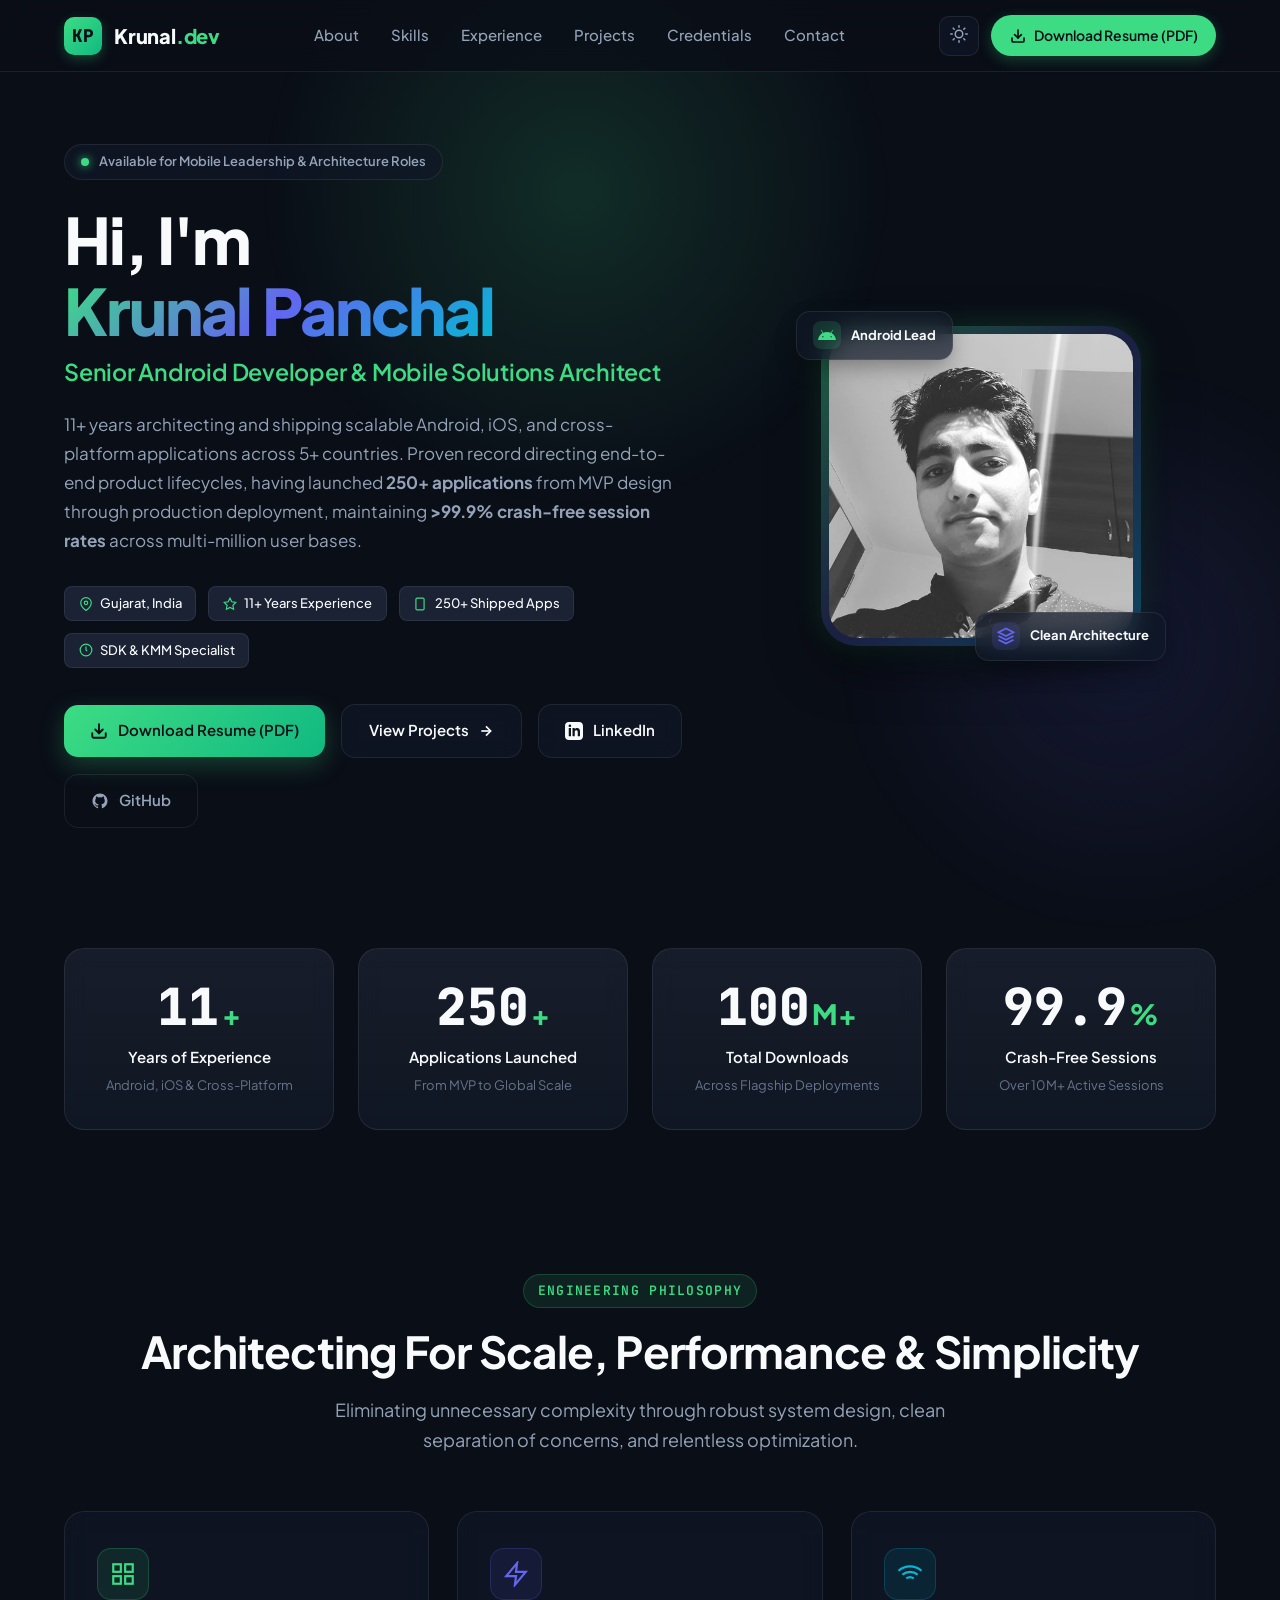
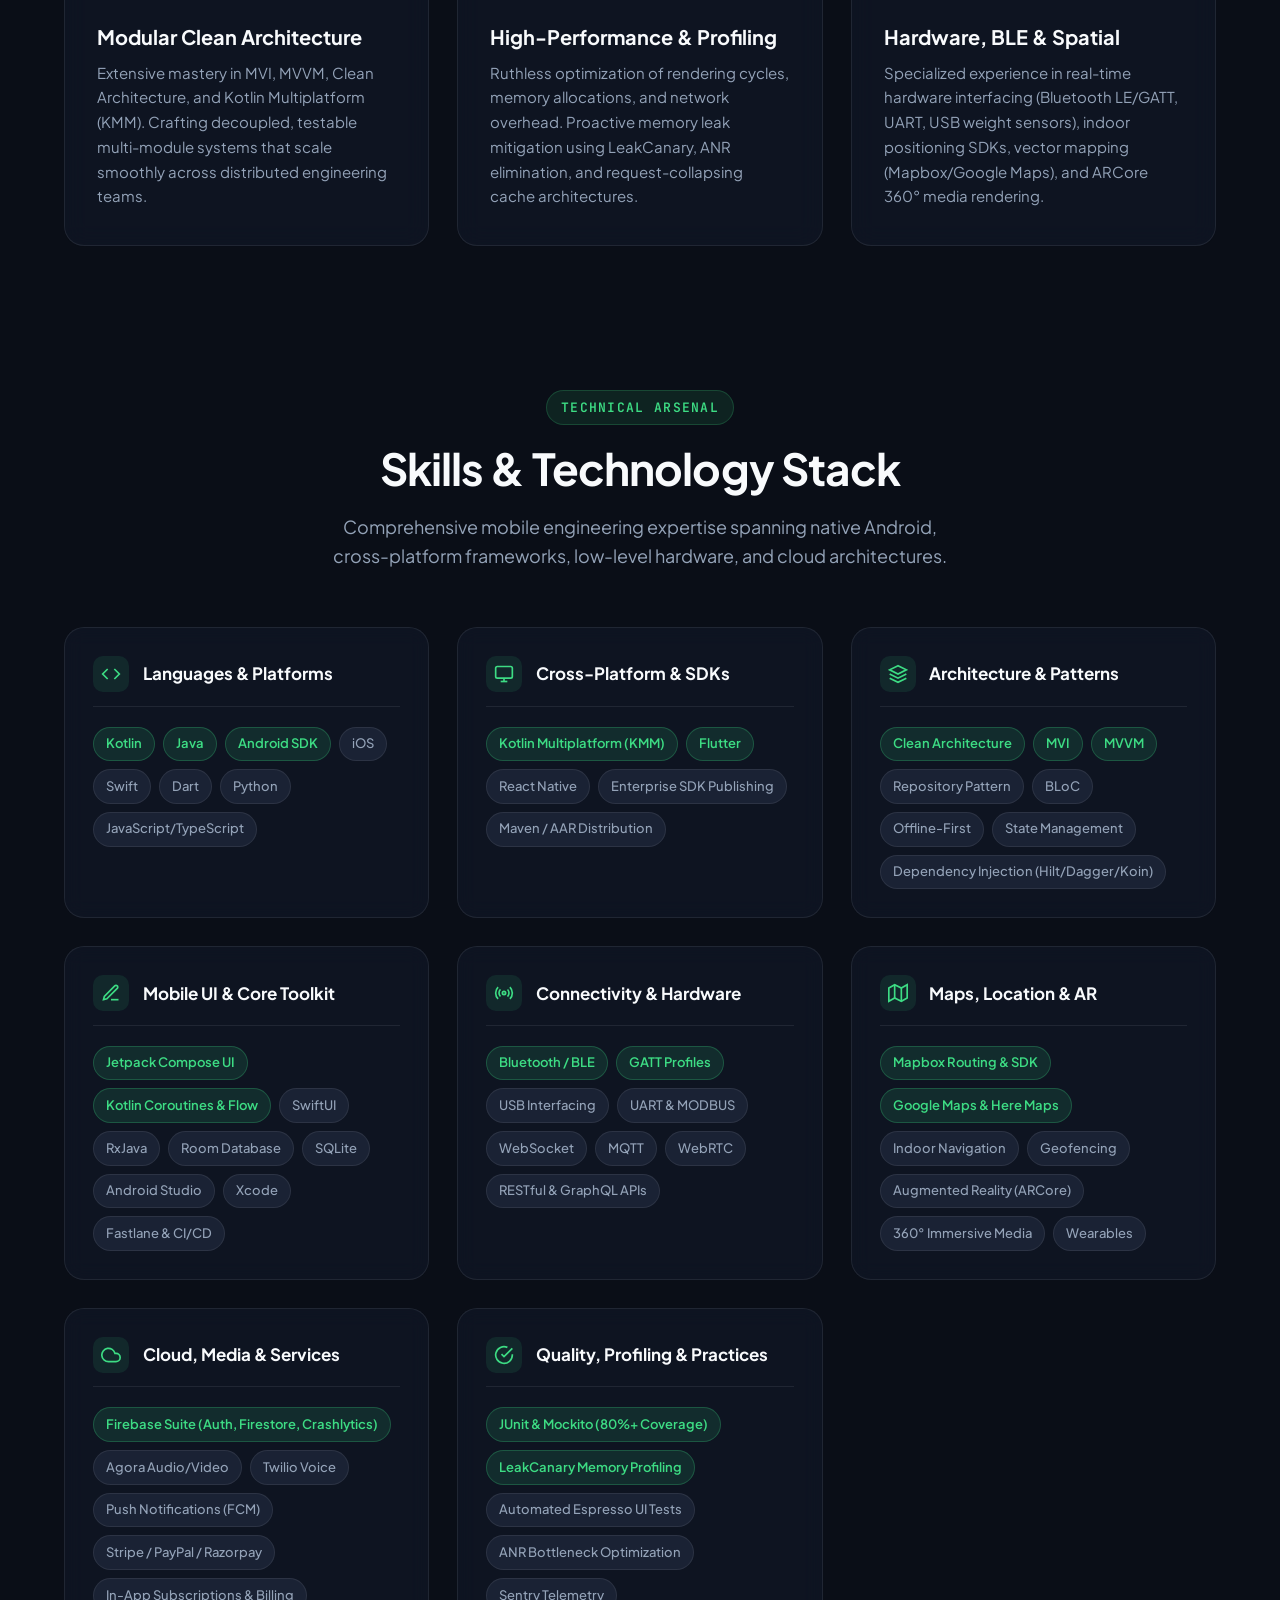
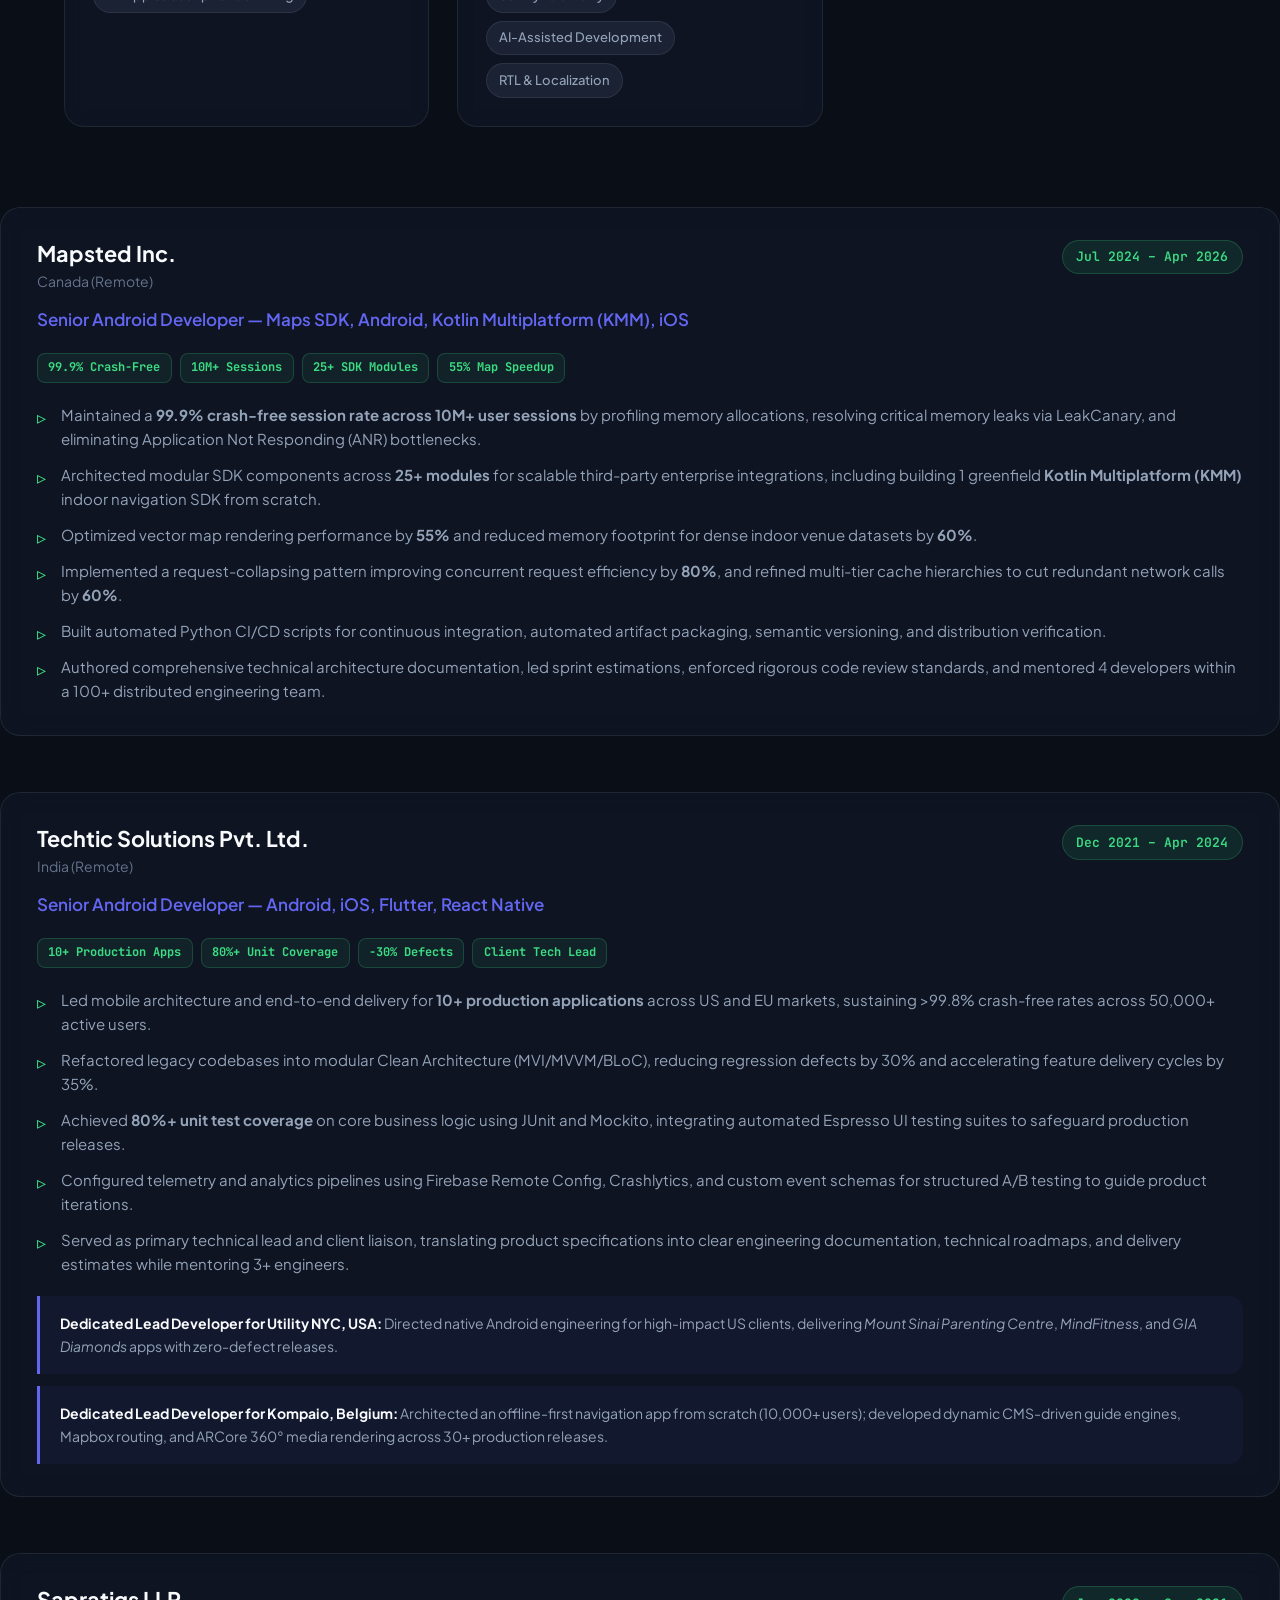
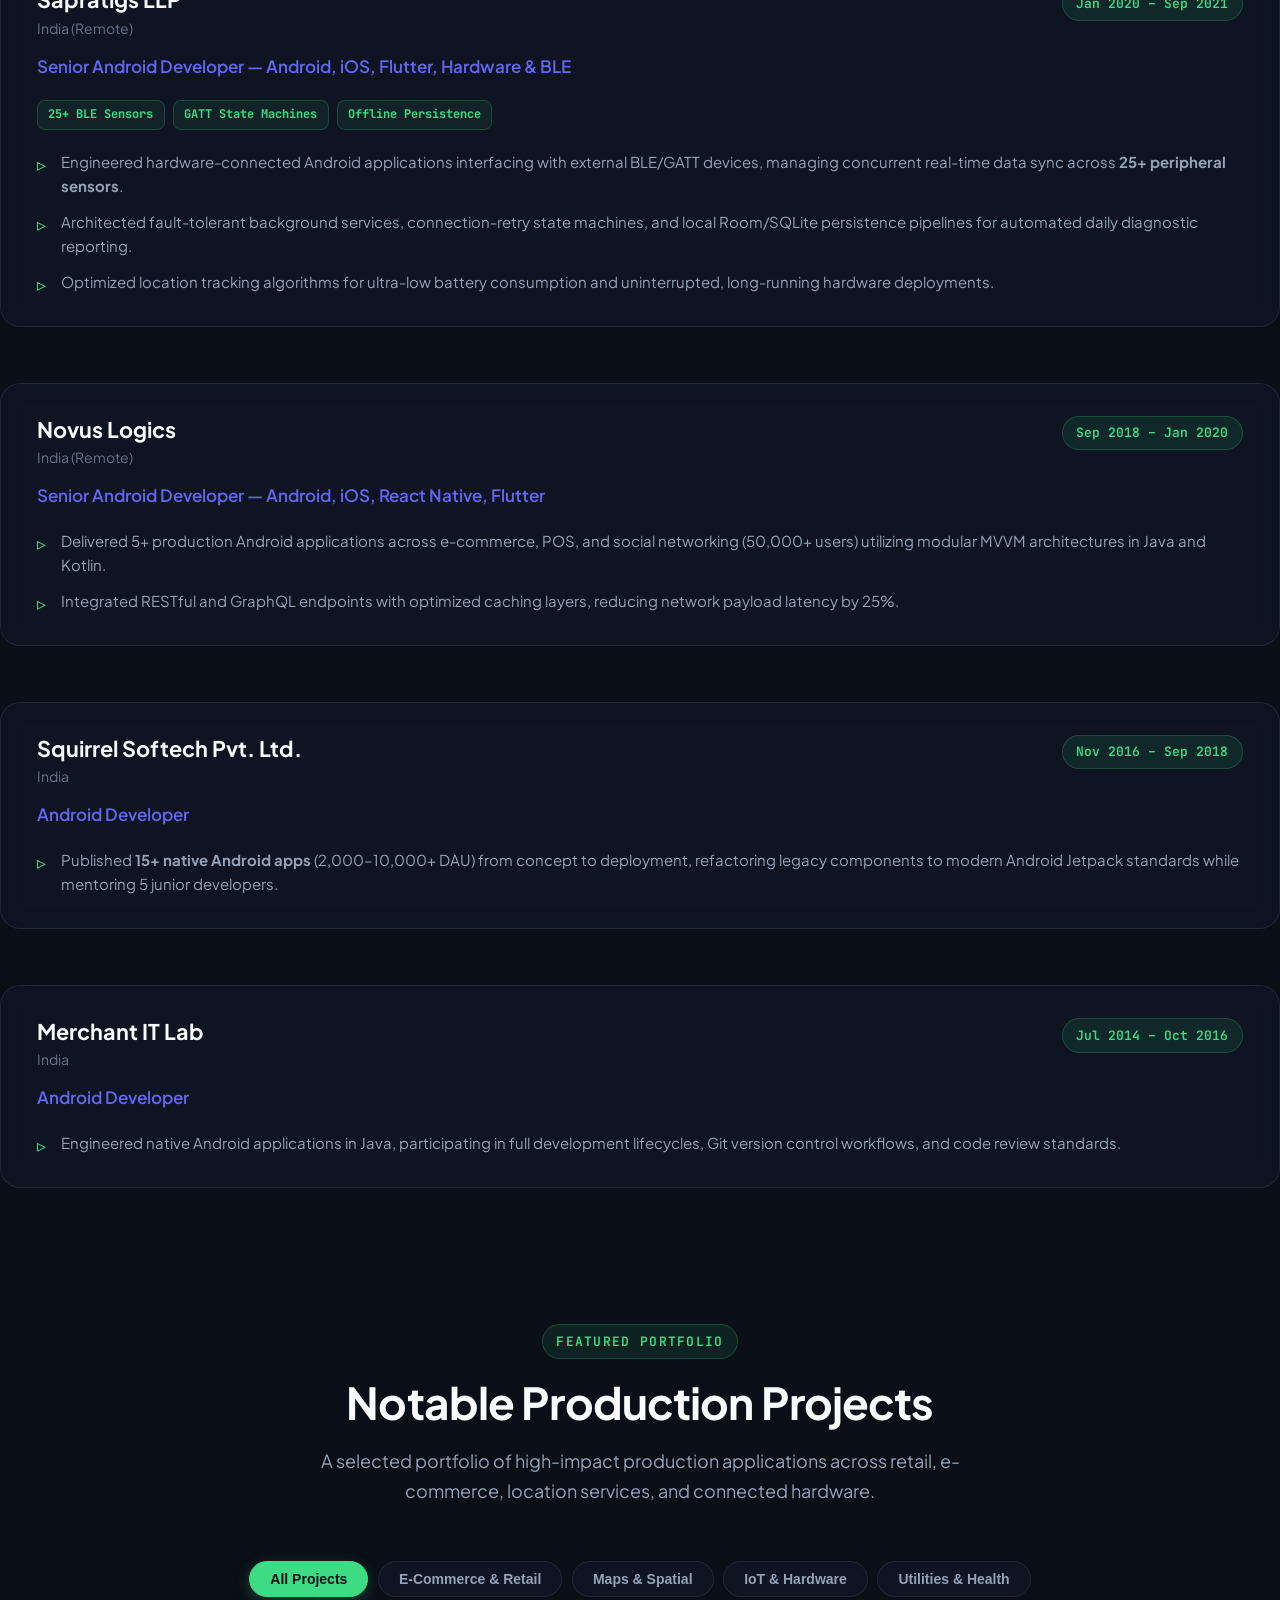
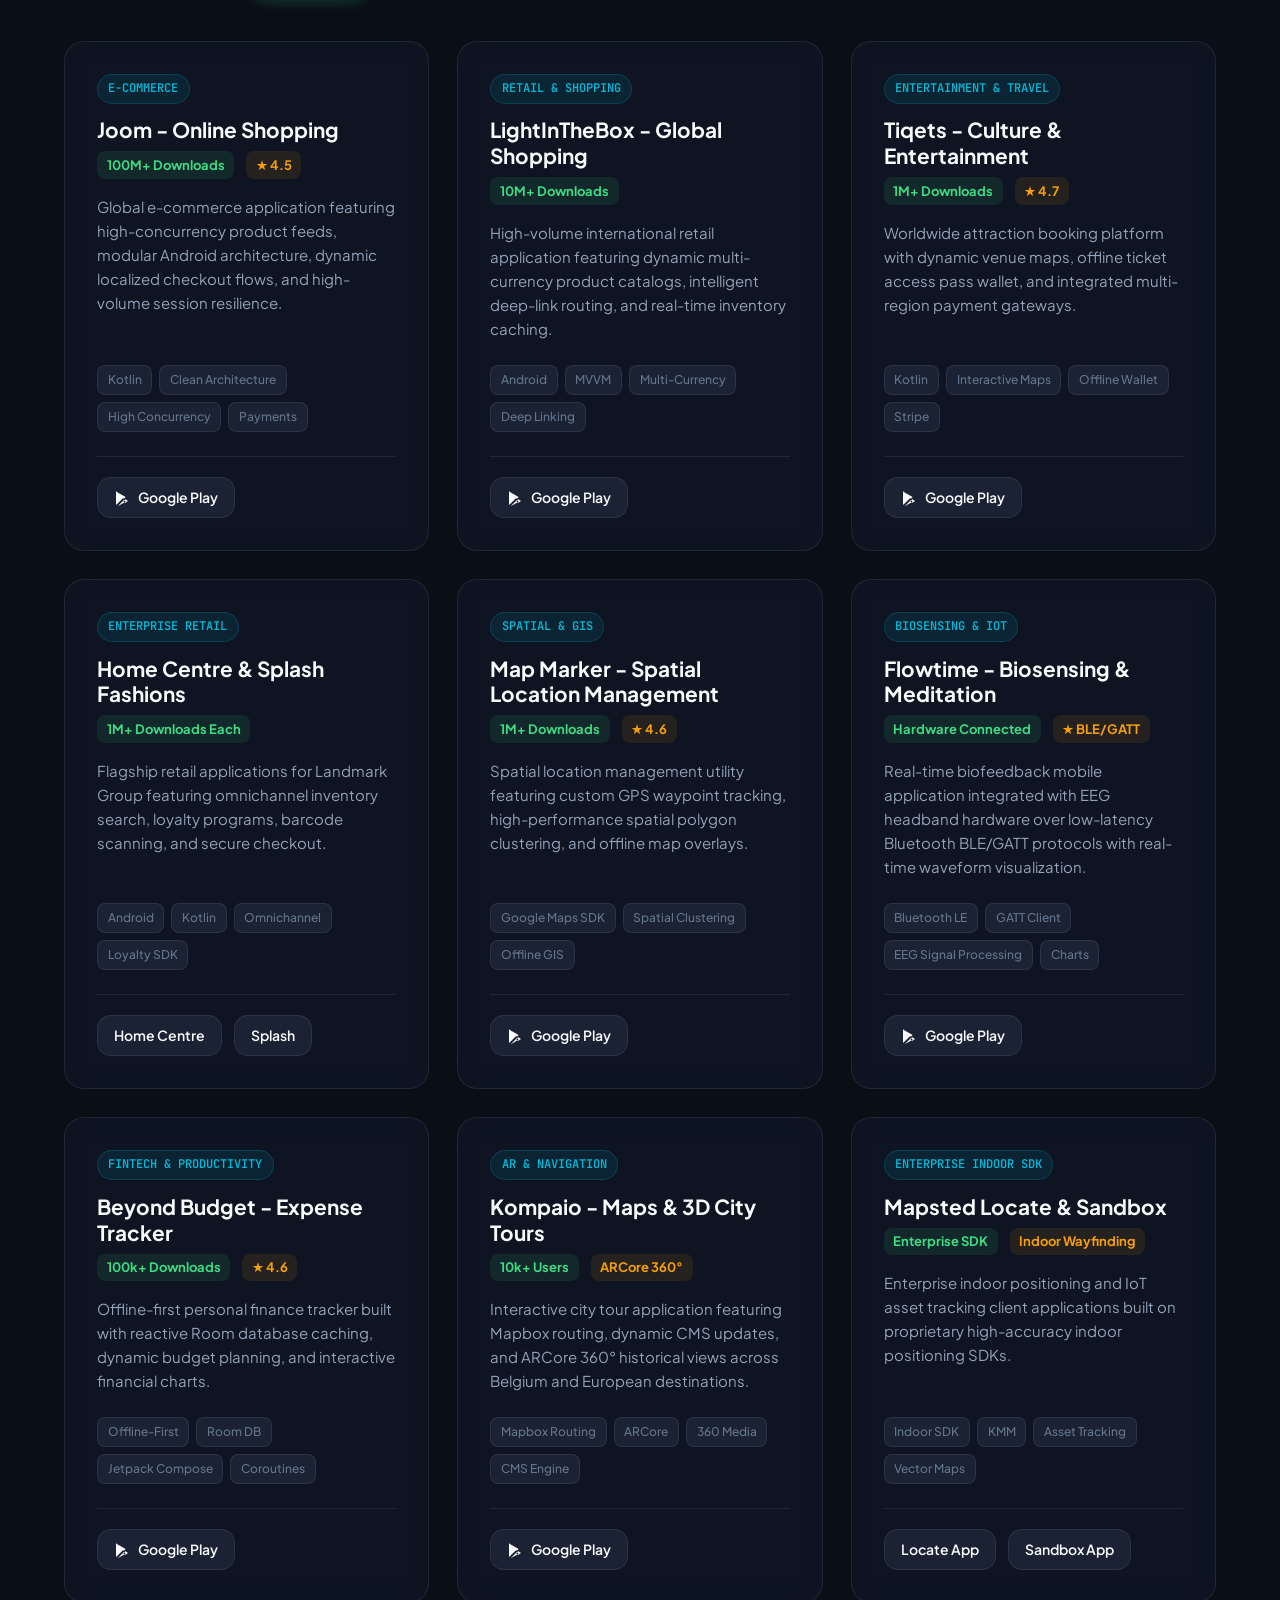
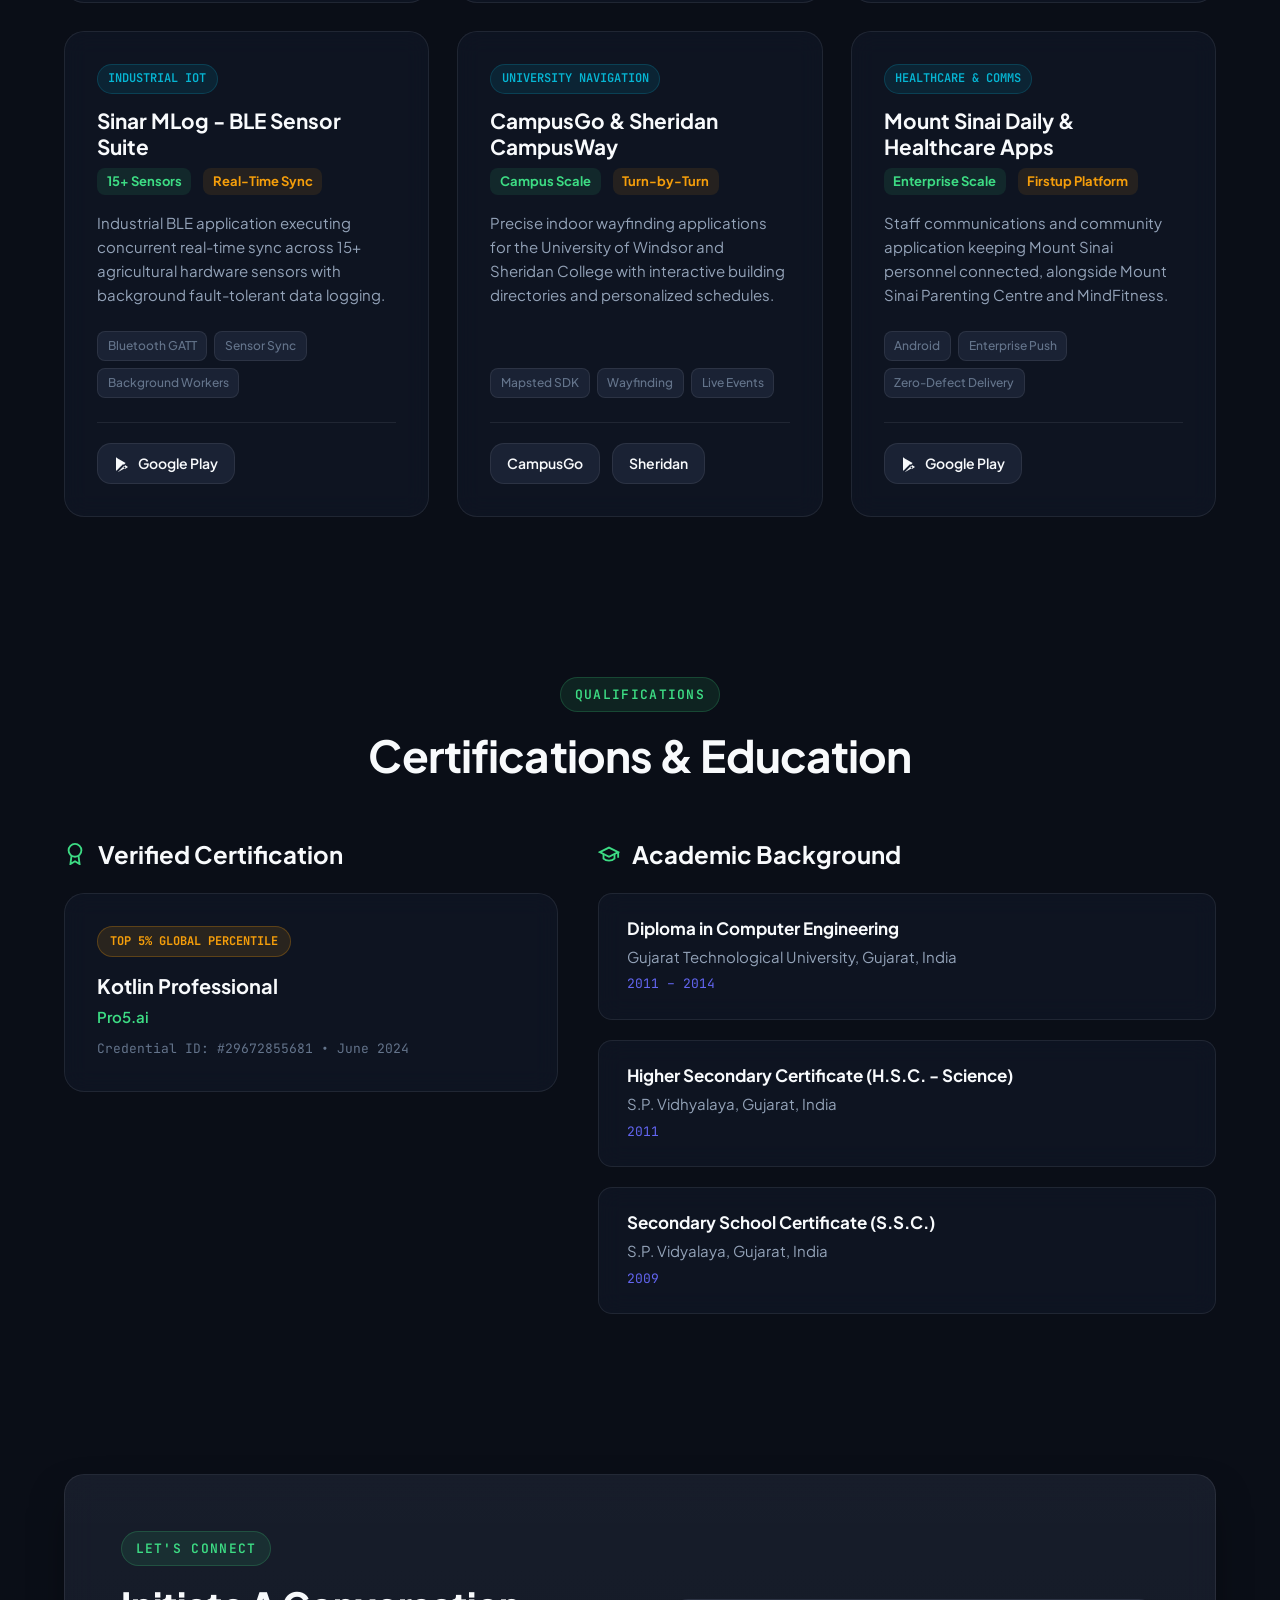
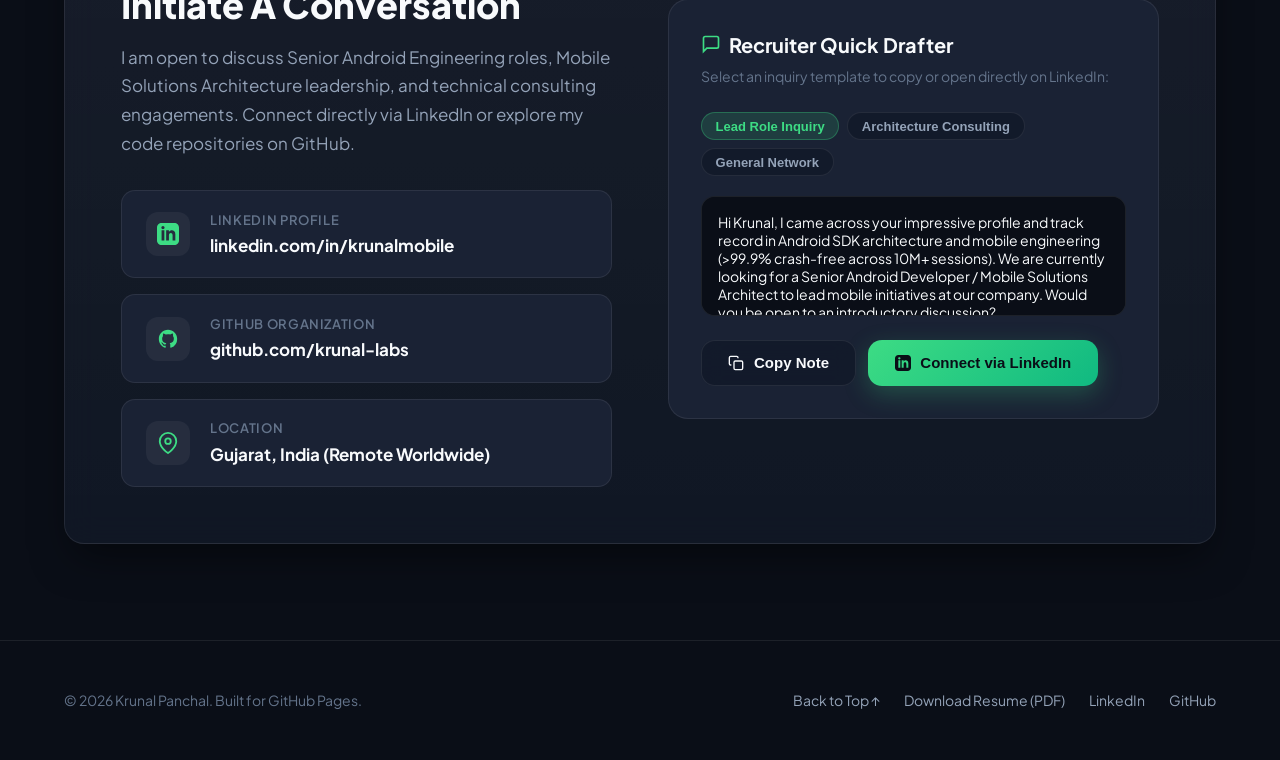
==== index.html @ ef02986e "feat: launch Krunal Panchal portfolio website with ATS PDF resume" ====
<!DOCTYPE html>
<html lang="en" data-theme="dark">
<head>
  <meta charset="UTF-8">
  <meta name="viewport" content="width=device-width, initial-scale=1.0">
  <title>Krunal Panchal | Senior Android Developer &amp; Mobile Solutions Architect</title>
  
  <!-- SEO & Meta Tags -->
  <meta name="description" content="Portfolio and resume of Krunal Panchal, Senior Android Developer and Mobile Solutions Architect with 11+ years experience architecting scalable Android, iOS, and cross-platform applications across 250+ launched apps and 100M+ downloads.">
  <meta name="keywords" content="Krunal Panchal, Senior Android Developer, Mobile Solutions Architect, Kotlin, Android SDK, Kotlin Multiplatform, KMM, Jetpack Compose, Flutter, Clean Architecture">
  <meta name="author" content="Krunal Panchal">
  <meta name="robots" content="index, follow">

  <!-- Open Graph / Social Sharing -->
  <meta property="og:type" content="website">
  <meta property="og:title" content="Krunal Panchal | Senior Android Developer &amp; Mobile Solutions Architect">
  <meta property="og:description" content="11+ years experience, 250+ launched apps, >99.9% crash-free session rate across 10M+ sessions. Specialized in Android SDKs, KMM, and high-scale mobile systems.">
  <meta property="og:image" content="assets/images/krunalgeek.jpg">

  <!-- Favicon -->
  <link rel="icon" type="image/svg+xml" href="assets/images/favicon.svg">

  <!-- Fonts -->
  <link rel="preconnect" href="https://fonts.googleapis.com">
  <link rel="preconnect" href="https://fonts.gstatic.com" crossorigin>
  <link href="https://fonts.googleapis.com/css2?family=JetBrains+Mono:wght@400;500;600;700&family=Plus+Jakarta+Sans:wght@300;400;500;600;700;800&display=swap" rel="stylesheet">

  <!-- Stylesheet -->
  <link rel="stylesheet" href="assets/css/style.css">
</head>
<body>

  <!-- Ambient Light Accents -->
  <div class="ambient-glow-1" aria-hidden="true"></div>
  <div class="ambient-glow-2" aria-hidden="true"></div>

  <!-- ==========================================================================
       Navigation Header
       ========================================================================== -->
  <header class="site-header" id="header">
    <div class="container nav-container">
      <a href="#hero" class="brand-logo" aria-label="Krunal Panchal Portfolio Home">
        <div class="logo-badge">KP</div>
        <span>Krunal<span class="android-text">.dev</span></span>
      </a>

      <nav aria-label="Main Navigation">
        <ul class="nav-menu" id="nav-menu">
          <li><a href="#about" class="nav-link">About</a></li>
          <li><a href="#skills" class="nav-link">Skills</a></li>
          <li><a href="#experience" class="nav-link">Experience</a></li>
          <li><a href="#projects" class="nav-link">Projects</a></li>
          <li><a href="#credentials" class="nav-link">Credentials</a></li>
          <li><a href="#contact" class="nav-link">Contact</a></li>
        </ul>
      </nav>

      <div class="nav-actions">
        <!-- Theme Switcher -->
        <button class="theme-toggle-btn" id="theme-toggle" aria-label="Toggle light/dark theme" title="Toggle Theme">
          <span id="theme-icon">
            <svg width="18" height="18" viewBox="0 0 24 24" fill="none" stroke="currentColor" stroke-width="2" stroke-linecap="round" stroke-linejoin="round">
              <circle cx="12" cy="12" r="5"></circle>
              <line x1="12" y1="1" x2="12" y2="3"></line>
              <line x1="12" y1="21" x2="12" y2="23"></line>
              <line x1="4.22" y1="4.22" x2="5.64" y2="5.64"></line>
              <line x1="18.36" y1="18.36" x2="19.78" y2="19.78"></line>
              <line x1="1" y1="12" x2="3" y2="12"></line>
              <line x1="21" y1="12" x2="23" y2="12"></line>
              <line x1="4.22" y1="19.78" x2="5.64" y2="18.36"></line>
              <line x1="18.36" y1="5.64" x2="19.78" y2="4.22"></line>
            </svg>
          </span>
        </button>

        <!-- Download ATS PDF Resume -->
        <a href="assets/resume/Krunal_Panchal_Resume.pdf" download="Krunal_Panchal_Senior_Android_Developer.pdf" class="nav-btn nav-btn-primary" id="download-resume-btn" title="Download ATS-Friendly PDF Resume">
          <svg width="16" height="16" viewBox="0 0 24 24" fill="none" stroke="currentColor" stroke-width="2.5" stroke-linecap="round" stroke-linejoin="round">
            <path d="M21 15v4a2 2 0 0 1-2 2H5a2 2 0 0 1-2-2v-4"></path>
            <polyline points="7 10 12 15 17 10"></polyline>
            <line x1="12" y1="15" x2="12" y2="3"></line>
          </svg>
          <span>Download Resume (PDF)</span>
        </a>

        <!-- Mobile Hamburger Toggle -->
        <button class="hamburger-btn" id="hamburger-btn" aria-label="Toggle navigation menu" aria-expanded="false">
          &#9776;
        </button>
      </div>
    </div>
  </header>

  <main>
    <!-- ==========================================================================
         Hero Section
         ========================================================================== -->
    <section class="hero-section" id="hero">
      <div class="container hero-grid">
        <div class="hero-content">
          <div class="status-badge">
            <span class="status-dot"></span>
            <span>Available for Mobile Leadership &amp; Architecture Roles</span>
          </div>

          <h1 class="hero-title">
            Hi, I'm <span class="gradient-text">Krunal Panchal</span>
          </h1>
          <h2 class="hero-subtitle">
            Senior Android Developer &amp; Mobile Solutions Architect
          </h2>

          <p class="hero-bio">
            11+ years architecting and shipping scalable Android, iOS, and cross-platform applications across 5+ countries. Proven record directing end-to-end product lifecycles, having launched <strong>250+ applications</strong> from MVP design through production deployment, maintaining <strong>&gt;99.9% crash-free session rates</strong> across multi-million user bases.
          </p>

          <div class="hero-chips">
            <div class="hero-chip">
              <svg width="14" height="14" viewBox="0 0 24 24" fill="none" stroke="currentColor" stroke-width="2"><path d="M21 10c0 7-9 13-9 13s-9-6-9-13a9 9 0 0 1 18 0z"></path><circle cx="12" cy="10" r="3"></circle></svg>
              <span>Gujarat, India</span>
            </div>
            <div class="hero-chip">
              <svg width="14" height="14" viewBox="0 0 24 24" fill="none" stroke="currentColor" stroke-width="2"><polygon points="12 2 15.09 8.26 22 9.27 17 14.14 18.18 21.02 12 17.77 5.82 21.02 7 14.14 2 9.27 8.91 8.26 12 2"></polygon></svg>
              <span>11+ Years Experience</span>
            </div>
            <div class="hero-chip">
              <svg width="14" height="14" viewBox="0 0 24 24" fill="none" stroke="currentColor" stroke-width="2"><rect x="5" y="2" width="14" height="20" rx="2" ry="2"></rect><line x1="12" y1="18" x2="12.01" y2="18"></line></svg>
              <span>250+ Shipped Apps</span>
            </div>
            <div class="hero-chip">
              <svg width="14" height="14" viewBox="0 0 24 24" fill="none" stroke="currentColor" stroke-width="2"><circle cx="12" cy="12" r="10"></circle><polyline points="12 6 12 12 14 14"></polyline></svg>
              <span>SDK &amp; KMM Specialist</span>
            </div>
          </div>

          <div class="hero-actions">
            <a href="assets/resume/Krunal_Panchal_Resume.pdf" download="Krunal_Panchal_Senior_Android_Developer.pdf" class="btn btn-primary" title="Download ATS-Friendly PDF Resume">
              <svg width="18" height="18" viewBox="0 0 24 24" fill="none" stroke="currentColor" stroke-width="2.5" stroke-linecap="round" stroke-linejoin="round">
                <path d="M21 15v4a2 2 0 0 1-2 2H5a2 2 0 0 1-2-2v-4"></path>
                <polyline points="7 10 12 15 17 10"></polyline>
                <line x1="12" y1="15" x2="12" y2="3"></line>
              </svg>
              <span>Download Resume (PDF)</span>
            </a>
            <a href="#projects" class="btn btn-secondary">
              <span>View Projects</span>
              <svg width="16" height="16" viewBox="0 0 24 24" fill="none" stroke="currentColor" stroke-width="2.5"><line x1="5" y1="12" x2="19" y2="12"></line><polyline points="12 5 19 12 12 19"></polyline></svg>
            </a>
            <a href="https://linkedin.com/in/krunalmobile" target="_blank" rel="noopener noreferrer" class="btn btn-secondary">
              <svg width="18" height="18" viewBox="0 0 24 24" fill="currentColor">
                <path d="M19 0h-14c-2.761 0-5 2.239-5 5v14c0 2.761 2.239 5 5 5h14c2.762 0 5-2.239 5-5v-14c0-2.761-2.238-5-5-5zm-11 19h-3v-11h3v11zm-1.5-12.268c-.966 0-1.75-.79-1.75-1.764s.784-1.764 1.75-1.764 1.75.79 1.75 1.764-.783 1.764-1.75 1.764zm13.5 12.268h-3v-5.604c0-3.368-4-3.113-4 0v5.604h-3v-11h3v1.765c1.396-2.586 7-2.777 7 2.476v6.759z"/>
              </svg>
              <span>LinkedIn</span>
            </a>
            <a href="https://github.com/krunal-labs" target="_blank" rel="noopener noreferrer" class="btn btn-outline" title="GitHub Profile">
              <svg width="18" height="18" viewBox="0 0 24 24" fill="currentColor">
                <path fill-rule="evenodd" clip-rule="evenodd" d="M12 2C6.477 2 2 6.484 2 12.017c0 4.425 2.865 8.18 6.839 9.504.5.092.682-.217.682-.483 0-.237-.008-.868-.013-1.703-2.782.605-3.369-1.343-3.369-1.343-.454-1.158-1.11-1.466-1.11-1.466-.908-.62.069-.608.069-.608 1.003.07 1.53 1.032 1.53 1.032.892 1.53 2.341 1.088 2.91.832.092-.647.35-1.088.636-1.338-2.22-.253-4.555-1.113-4.555-4.951 0-1.093.39-1.988 1.029-2.688-.103-.253-.446-1.272.098-2.65 0 0 .84-.27 2.75 1.026A9.564 9.564 0 0112 6.844c.85.004 1.705.115 2.504.337 1.909-1.296 2.747-1.027 2.747-1.027.546 1.379.202 2.398.1 2.651.64.7 1.028 1.595 1.028 2.688 0 3.848-2.339 4.695-4.566 4.943.359.309.678.92.678 1.855 0 1.338-.012 2.419-.012 2.747 0 .268.18.58.688.482A10.019 10.019 0 0022 12.017C22 6.484 17.522 2 12 2z"/>
              </svg>
              <span>GitHub</span>
            </a>
          </div>
        </div>

        <div class="hero-visual">
          <div class="avatar-wrapper">
            <div class="avatar-inner">
              <img src="assets/images/krunalgeek.jpg" alt="Krunal Panchal - Mobile Solutions Architect" class="avatar-img" width="320" height="320">
            </div>

            <!-- Floating Badges -->
            <div class="floating-badge badge-top-left">
              <div class="badge-icon android-icon">
                <svg width="18" height="18" viewBox="0 0 24 24" fill="currentColor">
                  <path d="M17.523 15.3414c-.5511 0-.9993-.4486-.9993-.9997s.4482-.9993.9993-.9993c.551 0 .9993.4482.9993.9993.0001.5511-.4483.9997-.9993.9997m-11.046 0c-.5511 0-.9993-.4486-.9993-.9997s.4482-.9993.9993-.9993c.5511 0 .9993.4482.9993.9993 0 .5511-.4482.9997-.9993.9997m11.4045-6.02l1.9973-3.4592a.416.416 0 00-.1521-.5676.416.416 0 00-.5676.1521l-2.0223 3.503C15.5902 8.4126 13.8533 8.125 12 8.125s-3.5902.2876-5.1368.8247L4.8409 5.4467a.4161.4161 0 00-.5677-.1521.4157.4157 0 00-.1521.5676l1.9973 3.4592C2.6889 11.1867.3432 14.6589 0 18.775h24c-.3432-4.1161-2.6889-7.5883-6.1185-9.4536"/>
                </svg>
              </div>
              <span>Android Lead</span>
            </div>

            <div class="floating-badge badge-bottom-right">
              <div class="badge-icon arch-icon">
                <svg width="18" height="18" viewBox="0 0 24 24" fill="none" stroke="currentColor" stroke-width="2.5">
                  <polygon points="12 2 2 7 12 12 22 7 12 2"></polygon>
                  <polyline points="2 17 12 22 22 17"></polyline>
                  <polyline points="2 12 12 17 22 12"></polyline>
                </svg>
              </div>
              <span>Clean Architecture</span>
            </div>
          </div>
        </div>
      </div>
    </section>

    <!-- ==========================================================================
         High-Impact Metrics Counter Strip
         ========================================================================== -->
    <section class="metrics-section" aria-label="Key Performance Indicators">
      <div class="container">
        <div class="metrics-grid">
          <div class="metric-card">
            <div class="metric-number-wrapper">
              <span class="metric-number" data-target="11">11</span>
              <span class="metric-suffix">+</span>
            </div>
            <div class="metric-label">Years of Experience</div>
            <div class="metric-sub">Android, iOS &amp; Cross-Platform</div>
          </div>

          <div class="metric-card">
            <div class="metric-number-wrapper">
              <span class="metric-number" data-target="250">250</span>
              <span class="metric-suffix">+</span>
            </div>
            <div class="metric-label">Applications Launched</div>
            <div class="metric-sub">From MVP to Global Scale</div>
          </div>

          <div class="metric-card">
            <div class="metric-number-wrapper">
              <span class="metric-number" data-target="100">100</span>
              <span class="metric-suffix">M+</span>
            </div>
            <div class="metric-label">Total Downloads</div>
            <div class="metric-sub">Across Flagship Deployments</div>
          </div>

          <div class="metric-card">
            <div class="metric-number-wrapper">
              <span class="metric-number" data-target="99.9" data-decimal="true">99.9</span>
              <span class="metric-suffix">%</span>
            </div>
            <div class="metric-label">Crash-Free Sessions</div>
            <div class="metric-sub">Over 10M+ Active Sessions</div>
          </div>
        </div>
      </div>
    </section>

    <!-- ==========================================================================
         Engineering Philosophy & Core Focus
         ========================================================================== -->
    <section class="philosophy-section" id="about">
      <div class="container">
        <div class="section-header">
          <span class="section-tag">Engineering Philosophy</span>
          <h2 class="section-title">Architecting For Scale, Performance &amp; Simplicity</h2>
          <p class="section-subtitle">
            Eliminating unnecessary complexity through robust system design, clean separation of concerns, and relentless optimization.
          </p>
        </div>

        <div class="philosophy-grid">
          <div class="philosophy-card">
            <div class="philosophy-icon">
              <svg width="26" height="26" viewBox="0 0 24 24" fill="none" stroke="currentColor" stroke-width="2">
                <rect x="3" y="3" width="7" height="7"></rect>
                <rect x="14" y="3" width="7" height="7"></rect>
                <rect x="14" y="14" width="7" height="7"></rect>
                <rect x="3" y="14" width="7" height="7"></rect>
              </svg>
            </div>
            <h3 class="philosophy-title">Modular Clean Architecture</h3>
            <p class="philosophy-desc">
              Extensive mastery in MVI, MVVM, Clean Architecture, and Kotlin Multiplatform (KMM). Crafting decoupled, testable multi-module systems that scale smoothly across distributed engineering teams.
            </p>
          </div>

          <div class="philosophy-card">
            <div class="philosophy-icon">
              <svg width="26" height="26" viewBox="0 0 24 24" fill="none" stroke="currentColor" stroke-width="2">
                <path d="M13 2L3 14h9l-1 8 10-12h-9l1-8z"></path>
              </svg>
            </div>
            <h3 class="philosophy-title">High-Performance &amp; Profiling</h3>
            <p class="philosophy-desc">
              Ruthless optimization of rendering cycles, memory allocations, and network overhead. Proactive memory leak mitigation using LeakCanary, ANR elimination, and request-collapsing cache architectures.
            </p>
          </div>

          <div class="philosophy-card">
            <div class="philosophy-icon">
              <svg width="26" height="26" viewBox="0 0 24 24" fill="none" stroke="currentColor" stroke-width="2">
                <path d="M5 12.55a11 11 0 0 1 14.08 0"></path>
                <path d="M1.42 9a16 16 0 0 1 21.16 0"></path>
                <path d="M8.53 16.11a6 6 0 0 1 6.95 0"></path>
                <line x1="12" y1="20" x2="12.01" y2="20"></line>
              </svg>
            </div>
            <h3 class="philosophy-title">Hardware, BLE &amp; Spatial</h3>
            <p class="philosophy-desc">
              Specialized experience in real-time hardware interfacing (Bluetooth LE/GATT, UART, USB weight sensors), indoor positioning SDKs, vector mapping (Mapbox/Google Maps), and ARCore 360° media rendering.
            </p>
          </div>
        </div>
      </div>
    </section>

    <!-- ==========================================================================
         Interactive Technical Skills Matrix
         ========================================================================== -->
    <section class="skills-section" id="skills">
      <div class="container">
        <div class="section-header">
          <span class="section-tag">Technical Arsenal</span>
          <h2 class="section-title">Skills &amp; Technology Stack</h2>
          <p class="section-subtitle">
            Comprehensive mobile engineering expertise spanning native Android, cross-platform frameworks, low-level hardware, and cloud architectures.
          </p>
        </div>

        <div class="skills-grid">
          <!-- Card 1: Languages & Platforms -->
          <div class="skill-category-card">
            <div class="skill-card-header">
              <div class="skill-card-icon">
                <svg width="20" height="20" viewBox="0 0 24 24" fill="none" stroke="currentColor" stroke-width="2"><polyline points="16 18 22 12 16 6"></polyline><polyline points="8 6 2 12 8 18"></polyline></svg>
              </div>
              <h3 class="skill-card-title">Languages &amp; Platforms</h3>
            </div>
            <div class="skill-tags">
              <span class="skill-pill featured">Kotlin</span>
              <span class="skill-pill featured">Java</span>
              <span class="skill-pill featured">Android SDK</span>
              <span class="skill-pill">iOS</span>
              <span class="skill-pill">Swift</span>
              <span class="skill-pill">Dart</span>
              <span class="skill-pill">Python</span>
              <span class="skill-pill">JavaScript/TypeScript</span>
            </div>
          </div>

          <!-- Card 2: Cross-Platform & SDKs -->
          <div class="skill-category-card">
            <div class="skill-card-header">
              <div class="skill-card-icon">
                <svg width="20" height="20" viewBox="0 0 24 24" fill="none" stroke="currentColor" stroke-width="2"><rect x="2" y="3" width="20" height="14" rx="2" ry="2"></rect><line x1="8" y1="21" x2="16" y2="21"></line><line x1="12" y1="17" x2="12" y2="21"></line></svg>
              </div>
              <h3 class="skill-card-title">Cross-Platform &amp; SDKs</h3>
            </div>
            <div class="skill-tags">
              <span class="skill-pill featured">Kotlin Multiplatform (KMM)</span>
              <span class="skill-pill featured">Flutter</span>
              <span class="skill-pill">React Native</span>
              <span class="skill-pill">Enterprise SDK Publishing</span>
              <span class="skill-pill">Maven / AAR Distribution</span>
            </div>
          </div>

          <!-- Card 3: Architecture & Patterns -->
          <div class="skill-category-card">
            <div class="skill-card-header">
              <div class="skill-card-icon">
                <svg width="20" height="20" viewBox="0 0 24 24" fill="none" stroke="currentColor" stroke-width="2"><polygon points="12 2 2 7 12 12 22 7 12 2"></polygon><polyline points="2 17 12 22 22 17"></polyline><polyline points="2 12 12 17 22 12"></polyline></svg>
              </div>
              <h3 class="skill-card-title">Architecture &amp; Patterns</h3>
            </div>
            <div class="skill-tags">
              <span class="skill-pill featured">Clean Architecture</span>
              <span class="skill-pill featured">MVI</span>
              <span class="skill-pill featured">MVVM</span>
              <span class="skill-pill">Repository Pattern</span>
              <span class="skill-pill">BLoC</span>
              <span class="skill-pill">Offline-First</span>
              <span class="skill-pill">State Management</span>
              <span class="skill-pill">Dependency Injection (Hilt/Dagger/Koin)</span>
            </div>
          </div>

          <!-- Card 4: Android & iOS Toolkit -->
          <div class="skill-category-card">
            <div class="skill-card-header">
              <div class="skill-card-icon">
                <svg width="20" height="20" viewBox="0 0 24 24" fill="none" stroke="currentColor" stroke-width="2"><path d="M12 20h9"></path><path d="M16.5 3.5a2.121 2.121 0 0 1 3 3L7 19l-4 1 1-4L16.5 3.5z"></path></svg>
              </div>
              <h3 class="skill-card-title">Mobile UI &amp; Core Toolkit</h3>
            </div>
            <div class="skill-tags">
              <span class="skill-pill featured">Jetpack Compose UI</span>
              <span class="skill-pill featured">Kotlin Coroutines &amp; Flow</span>
              <span class="skill-pill">SwiftUI</span>
              <span class="skill-pill">RxJava</span>
              <span class="skill-pill">Room Database</span>
              <span class="skill-pill">SQLite</span>
              <span class="skill-pill">Android Studio</span>
              <span class="skill-pill">Xcode</span>
              <span class="skill-pill">Fastlane &amp; CI/CD</span>
            </div>
          </div>

          <!-- Card 5: Connectivity & Hardware (IoT) -->
          <div class="skill-category-card">
            <div class="skill-card-header">
              <div class="skill-card-icon">
                <svg width="20" height="20" viewBox="0 0 24 24" fill="none" stroke="currentColor" stroke-width="2"><circle cx="12" cy="12" r="2"></circle><path d="M16.24 7.76a6 6 0 0 1 0 8.49m-8.48-.01a6 6 0 0 1 0-8.49m11.31-2.82a10 10 0 0 1 0 14.14m-14.14 0a10 10 0 0 1 0-14.14"></path></svg>
              </div>
              <h3 class="skill-card-title">Connectivity &amp; Hardware</h3>
            </div>
            <div class="skill-tags">
              <span class="skill-pill featured">Bluetooth / BLE</span>
              <span class="skill-pill featured">GATT Profiles</span>
              <span class="skill-pill">USB Interfacing</span>
              <span class="skill-pill">UART &amp; MODBUS</span>
              <span class="skill-pill">WebSocket</span>
              <span class="skill-pill">MQTT</span>
              <span class="skill-pill">WebRTC</span>
              <span class="skill-pill">RESTful &amp; GraphQL APIs</span>
            </div>
          </div>

          <!-- Card 6: Maps, Location & AR -->
          <div class="skill-category-card">
            <div class="skill-card-header">
              <div class="skill-card-icon">
                <svg width="20" height="20" viewBox="0 0 24 24" fill="none" stroke="currentColor" stroke-width="2"><polygon points="1 6 1 22 8 18 16 22 23 18 23 2 16 6 8 2 1 6"></polygon><line x1="8" y1="2" x2="8" y2="18"></line><line x1="16" y1="6" x2="16" y2="22"></line></svg>
              </div>
              <h3 class="skill-card-title">Maps, Location &amp; AR</h3>
            </div>
            <div class="skill-tags">
              <span class="skill-pill featured">Mapbox Routing &amp; SDK</span>
              <span class="skill-pill featured">Google Maps &amp; Here Maps</span>
              <span class="skill-pill">Indoor Navigation</span>
              <span class="skill-pill">Geofencing</span>
              <span class="skill-pill">Augmented Reality (ARCore)</span>
              <span class="skill-pill">360° Immersive Media</span>
              <span class="skill-pill">Wearables</span>
            </div>
          </div>

          <!-- Card 7: Cloud, Media & Backend -->
          <div class="skill-category-card">
            <div class="skill-card-header">
              <div class="skill-card-icon">
                <svg width="20" height="20" viewBox="0 0 24 24" fill="none" stroke="currentColor" stroke-width="2"><path d="M18 10h-1.26A8 8 0 1 0 9 20h9a5 5 0 0 0 0-10z"></path></svg>
              </div>
              <h3 class="skill-card-title">Cloud, Media &amp; Services</h3>
            </div>
            <div class="skill-tags">
              <span class="skill-pill featured">Firebase Suite (Auth, Firestore, Crashlytics)</span>
              <span class="skill-pill">Agora Audio/Video</span>
              <span class="skill-pill">Twilio Voice</span>
              <span class="skill-pill">Push Notifications (FCM)</span>
              <span class="skill-pill">Stripe / PayPal / Razorpay</span>
              <span class="skill-pill">In-App Subscriptions &amp; Billing</span>
            </div>
          </div>

          <!-- Card 8: Testing, Quality & Profiling -->
          <div class="skill-category-card">
            <div class="skill-card-header">
              <div class="skill-card-icon">
                <svg width="20" height="20" viewBox="0 0 24 24" fill="none" stroke="currentColor" stroke-width="2"><path d="M22 11.08V12a10 10 0 1 1-5.93-9.14"></path><polyline points="22 4 12 14.01 9 11.01"></polyline></svg>
              </div>
              <h3 class="skill-card-title">Quality, Profiling &amp; Practices</h3>
            </div>
            <div class="skill-tags">
              <span class="skill-pill featured">JUnit &amp; Mockito (80%+ Coverage)</span>
              <span class="skill-pill featured">LeakCanary Memory Profiling</span>
              <span class="skill-pill">Automated Espresso UI Tests</span>
              <span class="skill-pill">ANR Bottleneck Optimization</span>
              <span class="skill-pill">Sentry Telemetry</span>
              <span class="skill-pill">AI-Assisted Development</span>
              <span class="skill-pill">RTL &amp; Localization</span>
            </div>
          </div>
        </div>
      </div>
    </section>

    <!-- ==========================================================================
         Work Experience Timeline
         ========================================================================== */
    <section class="experience-section" id="experience">
      <div class="container">
        <div class="section-header">
          <span class="section-tag">Career History</span>
          <h2 class="section-title">Professional Experience</h2>
          <p class="section-subtitle">
            A track record of engineering leadership, high-concurrency SDK architecture, and production delivery.
          </p>
        </div>

        <div class="timeline">
          <!-- Role 1: Mapsted -->
          <div class="timeline-item">
            <div class="timeline-dot"></div>
            <div class="timeline-card">
              <div class="timeline-header">
                <div>
                  <h3 class="company-title">Mapsted Inc.</h3>
                  <div class="company-meta">
                    <span>Canada (Remote)</span>
                  </div>
                </div>
                <span class="timeline-date-badge">Jul 2024 – Apr 2026</span>
              </div>
              <div class="role-title">Senior Android Developer — Maps SDK, Android, Kotlin Multiplatform (KMM), iOS</div>
              
              <div class="timeline-highlights">
                <span class="highlight-badge">99.9% Crash-Free</span>
                <span class="highlight-badge">10M+ Sessions</span>
                <span class="highlight-badge">25+ SDK Modules</span>
                <span class="highlight-badge">55% Map Speedup</span>
              </div>

              <ul class="timeline-list">
                <li>Maintained a <strong>99.9% crash-free session rate across 10M+ user sessions</strong> by profiling memory allocations, resolving critical memory leaks via LeakCanary, and eliminating Application Not Responding (ANR) bottlenecks.</li>
                <li>Architected modular SDK components across <strong>25+ modules</strong> for scalable third-party enterprise integrations, including building 1 greenfield <strong>Kotlin Multiplatform (KMM)</strong> indoor navigation SDK from scratch.</li>
                <li>Optimized vector map rendering performance by <strong>55%</strong> and reduced memory footprint for dense indoor venue datasets by <strong>60%</strong>.</li>
                <li>Implemented a request-collapsing pattern improving concurrent request efficiency by <strong>80%</strong>, and refined multi-tier cache hierarchies to cut redundant network calls by <strong>60%</strong>.</li>
                <li>Built automated Python CI/CD scripts for continuous integration, automated artifact packaging, semantic versioning, and distribution verification.</li>
                <li>Authored comprehensive technical architecture documentation, led sprint estimations, enforced rigorous code review standards, and mentored 4 developers within a 100+ distributed engineering team.</li>
              </ul>
            </div>
          </div>

          <!-- Role 2: Techtic Solutions -->
          <div class="timeline-item">
            <div class="timeline-dot"></div>
            <div class="timeline-card">
              <div class="timeline-header">
                <div>
                  <h3 class="company-title">Techtic Solutions Pvt. Ltd.</h3>
                  <div class="company-meta">
                    <span>India (Remote)</span>
                  </div>
                </div>
                <span class="timeline-date-badge">Dec 2021 – Apr 2024</span>
              </div>
              <div class="role-title">Senior Android Developer — Android, iOS, Flutter, React Native</div>

              <div class="timeline-highlights">
                <span class="highlight-badge">10+ Production Apps</span>
                <span class="highlight-badge">80%+ Unit Coverage</span>
                <span class="highlight-badge">-30% Defects</span>
                <span class="highlight-badge">Client Tech Lead</span>
              </div>

              <ul class="timeline-list">
                <li>Led mobile architecture and end-to-end delivery for <strong>10+ production applications</strong> across US and EU markets, sustaining &gt;99.8% crash-free rates across 50,000+ active users.</li>
                <li>Refactored legacy codebases into modular Clean Architecture (MVI/MVVM/BLoC), reducing regression defects by 30% and accelerating feature delivery cycles by 35%.</li>
                <li>Achieved <strong>80%+ unit test coverage</strong> on core business logic using JUnit and Mockito, integrating automated Espresso UI testing suites to safeguard production releases.</li>
                <li>Configured telemetry and analytics pipelines using Firebase Remote Config, Crashlytics, and custom event schemas for structured A/B testing to guide product iterations.</li>
                <li>Served as primary technical lead and client liaison, translating product specifications into clear engineering documentation, technical roadmaps, and delivery estimates while mentoring 3+ engineers.</li>
              </ul>

              <!-- Client Highlight Blocks -->
              <div class="client-callout">
                <strong>Dedicated Lead Developer for Utility NYC, USA:</strong> Directed native Android engineering for high-impact US clients, delivering <em>Mount Sinai Parenting Centre</em>, <em>MindFitness</em>, and <em>GIA Diamonds</em> apps with zero-defect releases.
              </div>
              <div class="client-callout" style="margin-top: 0.75rem;">
                <strong>Dedicated Lead Developer for Kompaio, Belgium:</strong> Architected an offline-first navigation app from scratch (10,000+ users); developed dynamic CMS-driven guide engines, Mapbox routing, and ARCore 360° media rendering across 30+ production releases.
              </div>
            </div>
          </div>

          <!-- Role 3: Sapratigs LLP -->
          <div class="timeline-item">
            <div class="timeline-dot"></div>
            <div class="timeline-card">
              <div class="timeline-header">
                <div>
                  <h3 class="company-title">Sapratigs LLP</h3>
                  <div class="company-meta">
                    <span>India (Remote)</span>
                  </div>
                </div>
                <span class="timeline-date-badge">Jan 2020 – Sep 2021</span>
              </div>
              <div class="role-title">Senior Android Developer — Android, iOS, Flutter, Hardware &amp; BLE</div>

              <div class="timeline-highlights">
                <span class="highlight-badge">25+ BLE Sensors</span>
                <span class="highlight-badge">GATT State Machines</span>
                <span class="highlight-badge">Offline Persistence</span>
              </div>

              <ul class="timeline-list">
                <li>Engineered hardware-connected Android applications interfacing with external BLE/GATT devices, managing concurrent real-time data sync across <strong>25+ peripheral sensors</strong>.</li>
                <li>Architected fault-tolerant background services, connection-retry state machines, and local Room/SQLite persistence pipelines for automated daily diagnostic reporting.</li>
                <li>Optimized location tracking algorithms for ultra-low battery consumption and uninterrupted, long-running hardware deployments.</li>
              </ul>
            </div>
          </div>

          <!-- Role 4: Novus Logics -->
          <div class="timeline-item">
            <div class="timeline-dot"></div>
            <div class="timeline-card">
              <div class="timeline-header">
                <div>
                  <h3 class="company-title">Novus Logics</h3>
                  <div class="company-meta">
                    <span>India (Remote)</span>
                  </div>
                </div>
                <span class="timeline-date-badge">Sep 2018 – Jan 2020</span>
              </div>
              <div class="role-title">Senior Android Developer — Android, iOS, React Native, Flutter</div>

              <ul class="timeline-list">
                <li>Delivered 5+ production Android applications across e-commerce, POS, and social networking (50,000+ users) utilizing modular MVVM architectures in Java and Kotlin.</li>
                <li>Integrated RESTful and GraphQL endpoints with optimized caching layers, reducing network payload latency by 25%.</li>
              </ul>
            </div>
          </div>

          <!-- Role 5: Squirrel Softech -->
          <div class="timeline-item">
            <div class="timeline-dot"></div>
            <div class="timeline-card">
              <div class="timeline-header">
                <div>
                  <h3 class="company-title">Squirrel Softech Pvt. Ltd.</h3>
                  <div class="company-meta">
                    <span>India</span>
                  </div>
                </div>
                <span class="timeline-date-badge">Nov 2016 – Sep 2018</span>
              </div>
              <div class="role-title">Android Developer</div>

              <ul class="timeline-list">
                <li>Published <strong>15+ native Android apps</strong> (2,000–10,000+ DAU) from concept to deployment, refactoring legacy components to modern Android Jetpack standards while mentoring 5 junior developers.</li>
              </ul>
            </div>
          </div>

          <!-- Role 6: Merchant IT Lab -->
          <div class="timeline-item">
            <div class="timeline-dot"></div>
            <div class="timeline-card">
              <div class="timeline-header">
                <div>
                  <h3 class="company-title">Merchant IT Lab</h3>
                  <div class="company-meta">
                    <span>India</span>
                  </div>
                </div>
                <span class="timeline-date-badge">Jul 2014 – Oct 2016</span>
              </div>
              <div class="role-title">Android Developer</div>

              <ul class="timeline-list">
                <li>Engineered native Android applications in Java, participating in full development lifecycles, Git version control workflows, and code review standards.</li>
              </ul>
            </div>
          </div>
        </div>
      </div>
    </section>

    <!-- ==========================================================================
         Notable Projects Showcase
         ========================================================================== -->
    <section class="projects-section" id="projects">
      <div class="container">
        <div class="section-header">
          <span class="section-tag">Featured Portfolio</span>
          <h2 class="section-title">Notable Production Projects</h2>
          <p class="section-subtitle">
            A selected portfolio of high-impact production applications across retail, e-commerce, location services, and connected hardware.
          </p>
        </div>

        <!-- Filter Controls -->
        <div class="project-filters">
          <button class="filter-btn active" data-filter="all">All Projects</button>
          <button class="filter-btn" data-filter="ecommerce">E-Commerce &amp; Retail</button>
          <button class="filter-btn" data-filter="maps">Maps &amp; Spatial</button>
          <button class="filter-btn" data-filter="iot">IoT &amp; Hardware</button>
          <button class="filter-btn" data-filter="utilities">Utilities &amp; Health</button>
        </div>

        <!-- Projects Grid -->
        <div class="projects-grid">
          <!-- 1. Joom -->
          <div class="project-card" data-category="ecommerce">
            <div class="project-header">
              <span class="project-category-tag">E-Commerce</span>
            </div>
            <h3 class="project-title">Joom - Online Shopping</h3>
            <div class="project-metrics-row">
              <span class="project-stat-pill stat-downloads">100M+ Downloads</span>
              <span class="project-stat-pill stat-rating">★ 4.5</span>
            </div>
            <p class="project-description">
              Global e-commerce application featuring high-concurrency product feeds, modular Android architecture, dynamic localized checkout flows, and high-volume session resilience.
            </p>
            <div class="project-tech-stack">
              <span class="tech-tag">Kotlin</span>
              <span class="tech-tag">Clean Architecture</span>
              <span class="tech-tag">High Concurrency</span>
              <span class="tech-tag">Payments</span>
            </div>
            <div class="project-links">
              <a href="https://play.google.com/store/apps/details?id=com.joom" target="_blank" rel="noopener noreferrer" class="btn-store">
                <svg viewBox="0 0 24 24" fill="currentColor"><path d="M3.609 1.814L13.792 12 3.61 22.186a2.38 2.38 0 0 1-.61-.715V2.53c.184-.28.396-.522.61-.716zm11.241 11.244l2.585-2.585-11.83-6.83 9.245 9.415zm0 1.884l-9.245 9.415 11.83-6.83-2.585-2.585zm1.488-1.488l3.665 2.116c.868.502.868 1.32 0 1.821l-3.665 2.117-2.193-2.194 2.193-2.194z"/></svg>
                <span>Google Play</span>
              </a>
            </div>
          </div>

          <!-- 2. LightInTheBox -->
          <div class="project-card" data-category="ecommerce">
            <div class="project-header">
              <span class="project-category-tag">Retail &amp; Shopping</span>
            </div>
            <h3 class="project-title">LightInTheBox - Global Shopping</h3>
            <div class="project-metrics-row">
              <span class="project-stat-pill stat-downloads">10M+ Downloads</span>
            </div>
            <p class="project-description">
              High-volume international retail application featuring dynamic multi-currency product catalogs, intelligent deep-link routing, and real-time inventory caching.
            </p>
            <div class="project-tech-stack">
              <span class="tech-tag">Android</span>
              <span class="tech-tag">MVVM</span>
              <span class="tech-tag">Multi-Currency</span>
              <span class="tech-tag">Deep Linking</span>
            </div>
            <div class="project-links">
              <a href="https://play.google.com/store/apps/details?id=com.lightinthebox.android" target="_blank" rel="noopener noreferrer" class="btn-store">
                <svg viewBox="0 0 24 24" fill="currentColor"><path d="M3.609 1.814L13.792 12 3.61 22.186a2.38 2.38 0 0 1-.61-.715V2.53c.184-.28.396-.522.61-.716zm11.241 11.244l2.585-2.585-11.83-6.83 9.245 9.415zm0 1.884l-9.245 9.415 11.83-6.83-2.585-2.585zm1.488-1.488l3.665 2.116c.868.502.868 1.32 0 1.821l-3.665 2.117-2.193-2.194 2.193-2.194z"/></svg>
                <span>Google Play</span>
              </a>
            </div>
          </div>

          <!-- 3. Tiqets -->
          <div class="project-card" data-category="maps utilities">
            <div class="project-header">
              <span class="project-category-tag">Entertainment &amp; Travel</span>
            </div>
            <h3 class="project-title">Tiqets - Culture &amp; Entertainment</h3>
            <div class="project-metrics-row">
              <span class="project-stat-pill stat-downloads">1M+ Downloads</span>
              <span class="project-stat-pill stat-rating">★ 4.7</span>
            </div>
            <p class="project-description">
              Worldwide attraction booking platform with dynamic venue maps, offline ticket access pass wallet, and integrated multi-region payment gateways.
            </p>
            <div class="project-tech-stack">
              <span class="tech-tag">Kotlin</span>
              <span class="tech-tag">Interactive Maps</span>
              <span class="tech-tag">Offline Wallet</span>
              <span class="tech-tag">Stripe</span>
            </div>
            <div class="project-links">
              <a href="https://play.google.com/store/apps/details?id=com.tiqets.tiqetsapp" target="_blank" rel="noopener noreferrer" class="btn-store">
                <svg viewBox="0 0 24 24" fill="currentColor"><path d="M3.609 1.814L13.792 12 3.61 22.186a2.38 2.38 0 0 1-.61-.715V2.53c.184-.28.396-.522.61-.716zm11.241 11.244l2.585-2.585-11.83-6.83 9.245 9.415zm0 1.884l-9.245 9.415 11.83-6.83-2.585-2.585zm1.488-1.488l3.665 2.116c.868.502.868 1.32 0 1.821l-3.665 2.117-2.193-2.194 2.193-2.194z"/></svg>
                <span>Google Play</span>
              </a>
            </div>
          </div>

          <!-- 4. Home Centre & Splash Fashions -->
          <div class="project-card" data-category="ecommerce">
            <div class="project-header">
              <span class="project-category-tag">Enterprise Retail</span>
            </div>
            <h3 class="project-title">Home Centre &amp; Splash Fashions</h3>
            <div class="project-metrics-row">
              <span class="project-stat-pill stat-downloads">1M+ Downloads Each</span>
            </div>
            <p class="project-description">
              Flagship retail applications for Landmark Group featuring omnichannel inventory search, loyalty programs, barcode scanning, and secure checkout.
            </p>
            <div class="project-tech-stack">
              <span class="tech-tag">Android</span>
              <span class="tech-tag">Kotlin</span>
              <span class="tech-tag">Omnichannel</span>
              <span class="tech-tag">Loyalty SDK</span>
            </div>
            <div class="project-links">
              <a href="https://play.google.com/store/apps/details?id=com.landmarkgroup.homecentrestores" target="_blank" rel="noopener noreferrer" class="btn-store">
                <span>Home Centre</span>
              </a>
              <a href="https://play.google.com/store/apps/details?id=com.landmarkgroup.splashfashions" target="_blank" rel="noopener noreferrer" class="btn-store">
                <span>Splash</span>
              </a>
            </div>
          </div>

          <!-- 5. Map Marker -->
          <div class="project-card" data-category="maps">
            <div class="project-header">
              <span class="project-category-tag">Spatial &amp; GIS</span>
            </div>
            <h3 class="project-title">Map Marker - Spatial Location Management</h3>
            <div class="project-metrics-row">
              <span class="project-stat-pill stat-downloads">1M+ Downloads</span>
              <span class="project-stat-pill stat-rating">★ 4.6</span>
            </div>
            <p class="project-description">
              Spatial location management utility featuring custom GPS waypoint tracking, high-performance spatial polygon clustering, and offline map overlays.
            </p>
            <div class="project-tech-stack">
              <span class="tech-tag">Google Maps SDK</span>
              <span class="tech-tag">Spatial Clustering</span>
              <span class="tech-tag">Offline GIS</span>
            </div>
            <div class="project-links">
              <a href="https://play.google.com/store/apps/details?id=com.exlyo.mapmarker" target="_blank" rel="noopener noreferrer" class="btn-store">
                <svg viewBox="0 0 24 24" fill="currentColor"><path d="M3.609 1.814L13.792 12 3.61 22.186a2.38 2.38 0 0 1-.61-.715V2.53c.184-.28.396-.522.61-.716zm11.241 11.244l2.585-2.585-11.83-6.83 9.245 9.415zm0 1.884l-9.245 9.415 11.83-6.83-2.585-2.585zm1.488-1.488l3.665 2.116c.868.502.868 1.32 0 1.821l-3.665 2.117-2.193-2.194 2.193-2.194z"/></svg>
                <span>Google Play</span>
              </a>
            </div>
          </div>

          <!-- 6. Flowtime -->
          <div class="project-card" data-category="iot utilities">
            <div class="project-header">
              <span class="project-category-tag">Biosensing &amp; IoT</span>
            </div>
            <h3 class="project-title">Flowtime - Biosensing &amp; Meditation</h3>
            <div class="project-metrics-row">
              <span class="project-stat-pill stat-downloads">Hardware Connected</span>
              <span class="project-stat-pill stat-rating">★ BLE/GATT</span>
            </div>
            <p class="project-description">
              Real-time biofeedback mobile application integrated with EEG headband hardware over low-latency Bluetooth BLE/GATT protocols with real-time waveform visualization.
            </p>
            <div class="project-tech-stack">
              <span class="tech-tag">Bluetooth LE</span>
              <span class="tech-tag">GATT Client</span>
              <span class="tech-tag">EEG Signal Processing</span>
              <span class="tech-tag">Charts</span>
            </div>
            <div class="project-links">
              <a href="https://play.google.com/store/apps/details?id=cn.entertech.flowtime" target="_blank" rel="noopener noreferrer" class="btn-store">
                <svg viewBox="0 0 24 24" fill="currentColor"><path d="M3.609 1.814L13.792 12 3.61 22.186a2.38 2.38 0 0 1-.61-.715V2.53c.184-.28.396-.522.61-.716zm11.241 11.244l2.585-2.585-11.83-6.83 9.245 9.415zm0 1.884l-9.245 9.415 11.83-6.83-2.585-2.585zm1.488-1.488l3.665 2.116c.868.502.868 1.32 0 1.821l-3.665 2.117-2.193-2.194 2.193-2.194z"/></svg>
                <span>Google Play</span>
              </a>
            </div>
          </div>

          <!-- 7. Beyond Budget -->
          <div class="project-card" data-category="utilities">
            <div class="project-header">
              <span class="project-category-tag">FinTech &amp; Productivity</span>
            </div>
            <h3 class="project-title">Beyond Budget - Expense Tracker</h3>
            <div class="project-metrics-row">
              <span class="project-stat-pill stat-downloads">100k+ Downloads</span>
              <span class="project-stat-pill stat-rating">★ 4.6</span>
            </div>
            <p class="project-description">
              Offline-first personal finance tracker built with reactive Room database caching, dynamic budget planning, and interactive financial charts.
            </p>
            <div class="project-tech-stack">
              <span class="tech-tag">Offline-First</span>
              <span class="tech-tag">Room DB</span>
              <span class="tech-tag">Jetpack Compose</span>
              <span class="tech-tag">Coroutines</span>
            </div>
            <div class="project-links">
              <a href="https://play.google.com/store/apps/details?id=com.beyondbudget" target="_blank" rel="noopener noreferrer" class="btn-store">
                <svg viewBox="0 0 24 24" fill="currentColor"><path d="M3.609 1.814L13.792 12 3.61 22.186a2.38 2.38 0 0 1-.61-.715V2.53c.184-.28.396-.522.61-.716zm11.241 11.244l2.585-2.585-11.83-6.83 9.245 9.415zm0 1.884l-9.245 9.415 11.83-6.83-2.585-2.585zm1.488-1.488l3.665 2.116c.868.502.868 1.32 0 1.821l-3.665 2.117-2.193-2.194 2.193-2.194z"/></svg>
                <span>Google Play</span>
              </a>
            </div>
          </div>

          <!-- 8. Kompaio -->
          <div class="project-card" data-category="maps">
            <div class="project-header">
              <span class="project-category-tag">AR &amp; Navigation</span>
            </div>
            <h3 class="project-title">Kompaio - Maps &amp; 3D City Tours</h3>
            <div class="project-metrics-row">
              <span class="project-stat-pill stat-downloads">10k+ Users</span>
              <span class="project-stat-pill stat-rating">ARCore 360°</span>
            </div>
            <p class="project-description">
              Interactive city tour application featuring Mapbox routing, dynamic CMS updates, and ARCore 360° historical views across Belgium and European destinations.
            </p>
            <div class="project-tech-stack">
              <span class="tech-tag">Mapbox Routing</span>
              <span class="tech-tag">ARCore</span>
              <span class="tech-tag">360 Media</span>
              <span class="tech-tag">CMS Engine</span>
            </div>
            <div class="project-links">
              <a href="https://play.google.com/store/apps/details?id=com.kompaio.app" target="_blank" rel="noopener noreferrer" class="btn-store">
                <svg viewBox="0 0 24 24" fill="currentColor"><path d="M3.609 1.814L13.792 12 3.61 22.186a2.38 2.38 0 0 1-.61-.715V2.53c.184-.28.396-.522.61-.716zm11.241 11.244l2.585-2.585-11.83-6.83 9.245 9.415zm0 1.884l-9.245 9.415 11.83-6.83-2.585-2.585zm1.488-1.488l3.665 2.116c.868.502.868 1.32 0 1.821l-3.665 2.117-2.193-2.194 2.193-2.194z"/></svg>
                <span>Google Play</span>
              </a>
            </div>
          </div>

          <!-- 9. Mapsted Locate & Sandbox -->
          <div class="project-card" data-category="maps iot">
            <div class="project-header">
              <span class="project-category-tag">Enterprise Indoor SDK</span>
            </div>
            <h3 class="project-title">Mapsted Locate &amp; Sandbox</h3>
            <div class="project-metrics-row">
              <span class="project-stat-pill stat-downloads">Enterprise SDK</span>
              <span class="project-stat-pill stat-rating">Indoor Wayfinding</span>
            </div>
            <p class="project-description">
              Enterprise indoor positioning and IoT asset tracking client applications built on proprietary high-accuracy indoor positioning SDKs.
            </p>
            <div class="project-tech-stack">
              <span class="tech-tag">Indoor SDK</span>
              <span class="tech-tag">KMM</span>
              <span class="tech-tag">Asset Tracking</span>
              <span class="tech-tag">Vector Maps</span>
            </div>
            <div class="project-links">
              <a href="https://play.google.com/store/apps/details?id=com.mapsted.locate" target="_blank" rel="noopener noreferrer" class="btn-store">
                <span>Locate App</span>
              </a>
              <a href="https://play.google.com/store/apps/details?id=com.mapsted.demo" target="_blank" rel="noopener noreferrer" class="btn-store">
                <span>Sandbox App</span>
              </a>
            </div>
          </div>

          <!-- 10. Sinar MLog -->
          <div class="project-card" data-category="iot">
            <div class="project-header">
              <span class="project-category-tag">Industrial IoT</span>
            </div>
            <h3 class="project-title">Sinar MLog - BLE Sensor Suite</h3>
            <div class="project-metrics-row">
              <span class="project-stat-pill stat-downloads">15+ Sensors</span>
              <span class="project-stat-pill stat-rating">Real-Time Sync</span>
            </div>
            <p class="project-description">
              Industrial BLE application executing concurrent real-time sync across 15+ agricultural hardware sensors with background fault-tolerant data logging.
            </p>
            <div class="project-tech-stack">
              <span class="tech-tag">Bluetooth GATT</span>
              <span class="tech-tag">Sensor Sync</span>
              <span class="tech-tag">Background Workers</span>
            </div>
            <div class="project-links">
              <a href="https://play.google.com/store/apps/details?id=com.sinarmlog.app" target="_blank" rel="noopener noreferrer" class="btn-store">
                <svg viewBox="0 0 24 24" fill="currentColor"><path d="M3.609 1.814L13.792 12 3.61 22.186a2.38 2.38 0 0 1-.61-.715V2.53c.184-.28.396-.522.61-.716zm11.241 11.244l2.585-2.585-11.83-6.83 9.245 9.415zm0 1.884l-9.245 9.415 11.83-6.83-2.585-2.585zm1.488-1.488l3.665 2.116c.868.502.868 1.32 0 1.821l-3.665 2.117-2.193-2.194 2.193-2.194z"/></svg>
                <span>Google Play</span>
              </a>
            </div>
          </div>

          <!-- 11. CampusGo & Sheridan CampusWay -->
          <div class="project-card" data-category="maps">
            <div class="project-header">
              <span class="project-category-tag">University Navigation</span>
            </div>
            <h3 class="project-title">CampusGo &amp; Sheridan CampusWay</h3>
            <div class="project-metrics-row">
              <span class="project-stat-pill stat-downloads">Campus Scale</span>
              <span class="project-stat-pill stat-rating">Turn-by-Turn</span>
            </div>
            <p class="project-description">
              Precise indoor wayfinding applications for the University of Windsor and Sheridan College with interactive building directories and personalized schedules.
            </p>
            <div class="project-tech-stack">
              <span class="tech-tag">Mapsted SDK</span>
              <span class="tech-tag">Wayfinding</span>
              <span class="tech-tag">Live Events</span>
            </div>
            <div class="project-links">
              <a href="https://play.google.com/store/apps/details?id=com.mapsted.campusgo" target="_blank" rel="noopener noreferrer" class="btn-store">
                <span>CampusGo</span>
              </a>
              <a href="https://play.google.com/store/apps/details?id=com.mapsted.sheridancampusway" target="_blank" rel="noopener noreferrer" class="btn-store">
                <span>Sheridan</span>
              </a>
            </div>
          </div>

          <!-- 12. Mount Sinai Daily & Enterprise Apps -->
          <div class="project-card" data-category="utilities">
            <div class="project-header">
              <span class="project-category-tag">Healthcare &amp; Comms</span>
            </div>
            <h3 class="project-title">Mount Sinai Daily &amp; Healthcare Apps</h3>
            <div class="project-metrics-row">
              <span class="project-stat-pill stat-downloads">Enterprise Scale</span>
              <span class="project-stat-pill stat-rating">Firstup Platform</span>
            </div>
            <p class="project-description">
              Staff communications and community application keeping Mount Sinai personnel connected, alongside Mount Sinai Parenting Centre and MindFitness.
            </p>
            <div class="project-tech-stack">
              <span class="tech-tag">Android</span>
              <span class="tech-tag">Enterprise Push</span>
              <span class="tech-tag">Zero-Defect Delivery</span>
            </div>
            <div class="project-links">
              <a href="https://play.google.com/store/apps/details?id=com.socialchorus.ihai.android.googleplay" target="_blank" rel="noopener noreferrer" class="btn-store">
                <svg viewBox="0 0 24 24" fill="currentColor"><path d="M3.609 1.814L13.792 12 3.61 22.186a2.38 2.38 0 0 1-.61-.715V2.53c.184-.28.396-.522.61-.716zm11.241 11.244l2.585-2.585-11.83-6.83 9.245 9.415zm0 1.884l-9.245 9.415 11.83-6.83-2.585-2.585zm1.488-1.488l3.665 2.116c.868.502.868 1.32 0 1.821l-3.665 2.117-2.193-2.194 2.193-2.194z"/></svg>
                <span>Google Play</span>
              </a>
            </div>
          </div>
        </div>
      </div>
    </section>

    <!-- ==========================================================================
         Certifications & Education
         ========================================================================== -->
    <section class="credentials-section" id="credentials">
      <div class="container">
        <div class="section-header">
          <span class="section-tag">Qualifications</span>
          <h2 class="section-title">Certifications &amp; Education</h2>
        </div>

        <div class="credentials-grid">
          <!-- Certifications Column -->
          <div>
            <h3 class="credential-block-title">
              <svg width="22" height="22" viewBox="0 0 24 24" fill="none" stroke="currentColor" stroke-width="2" class="android-text"><circle cx="12" cy="8" r="7"></circle><polyline points="8.21 13.89 7 23 12 20 17 23 15.79 13.88"></polyline></svg>
              <span>Verified Certification</span>
            </h3>

            <div class="cert-card">
              <div class="cert-badge-ribbon">Top 5% Global Percentile</div>
              <h4 class="cert-title">Kotlin Professional</h4>
              <div class="cert-issuer">Pro5.ai</div>
              <div class="cert-id">Credential ID: #29672855681 &bull; June 2024</div>
            </div>
          </div>

          <!-- Education Column -->
          <div>
            <h3 class="credential-block-title">
              <svg width="22" height="22" viewBox="0 0 24 24" fill="none" stroke="currentColor" stroke-width="2" class="android-text"><path d="M22 10v6M2 10l10-5 10 5-10 5z"></path><path d="M6 12v5c3 3 9 3 12 0v-5"></path></svg>
              <span>Academic Background</span>
            </h3>

            <div class="edu-timeline">
              <div class="edu-card">
                <h4 class="edu-degree">Diploma in Computer Engineering</h4>
                <div class="edu-institution">Gujarat Technological University, Gujarat, India</div>
                <div class="edu-year">2011 – 2014</div>
              </div>

              <div class="edu-card">
                <h4 class="edu-degree">Higher Secondary Certificate (H.S.C. - Science)</h4>
                <div class="edu-institution">S.P. Vidhyalaya, Gujarat, India</div>
                <div class="edu-year">2011</div>
              </div>

              <div class="edu-card">
                <h4 class="edu-degree">Secondary School Certificate (S.S.C.)</h4>
                <div class="edu-institution">S.P. Vidyalaya, Gujarat, India</div>
                <div class="edu-year">2009</div>
              </div>
            </div>
          </div>
        </div>
      </div>
    </section>

    <!-- ==========================================================================
         Recruiter & Collaboration Hub (Zero Phone / Zero Email)
         ========================================================================== -->
    <section class="contact-section" id="contact">
      <div class="container">
        <div class="contact-box">
          <div class="contact-box-grid">
            <!-- Left Info -->
            <div>
              <span class="section-tag">Let's Connect</span>
              <h2 class="contact-info-title">Initiate A Conversation</h2>
              <p class="contact-info-text">
                I am open to discuss Senior Android Engineering roles, Mobile Solutions Architecture leadership, and technical consulting engagements. Connect directly via LinkedIn or explore my code repositories on GitHub.
              </p>

              <div class="contact-channels">
                <a href="https://linkedin.com/in/krunalmobile" target="_blank" rel="noopener noreferrer" class="channel-card">
                  <div class="channel-icon">
                    <svg width="22" height="22" viewBox="0 0 24 24" fill="currentColor"><path d="M19 0h-14c-2.761 0-5 2.239-5 5v14c0 2.761 2.239 5 5 5h14c2.762 0 5-2.239 5-5v-14c0-2.761-2.238-5-5-5zm-11 19h-3v-11h3v11zm-1.5-12.268c-.966 0-1.75-.79-1.75-1.764s.784-1.764 1.75-1.764 1.75.79 1.75 1.764-.783 1.764-1.75 1.764zm13.5 12.268h-3v-5.604c0-3.368-4-3.113-4 0v5.604h-3v-11h3v1.765c1.396-2.586 7-2.777 7 2.476v6.759z"/></svg>
                  </div>
                  <div>
                    <div class="channel-label">LinkedIn Profile</div>
                    <div class="channel-value">linkedin.com/in/krunalmobile</div>
                  </div>
                </a>

                <a href="https://github.com/krunal-labs" target="_blank" rel="noopener noreferrer" class="channel-card">
                  <div class="channel-icon">
                    <svg width="22" height="22" viewBox="0 0 24 24" fill="currentColor"><path fill-rule="evenodd" clip-rule="evenodd" d="M12 2C6.477 2 2 6.484 2 12.017c0 4.425 2.865 8.18 6.839 9.504.5.092.682-.217.682-.483 0-.237-.008-.868-.013-1.703-2.782.605-3.369-1.343-3.369-1.343-.454-1.158-1.11-1.466-1.11-1.466-.908-.62.069-.608.069-.608 1.003.07 1.53 1.032 1.53 1.032.892 1.53 2.341 1.088 2.91.832.092-.647.35-1.088.636-1.338-2.22-.253-4.555-1.113-4.555-4.951 0-1.093.39-1.988 1.029-2.688-.103-.253-.446-1.272.098-2.65 0 0 .84-.27 2.75 1.026A9.564 9.564 0 0112 6.844c.85.004 1.705.115 2.504.337 1.909-1.296 2.747-1.027 2.747-1.027.546 1.379.202 2.398.1 2.651.64.7 1.028 1.595 1.028 2.688 0 3.848-2.339 4.695-4.566 4.943.359.309.678.92.678 1.855 0 1.338-.012 2.419-.012 2.747 0 .268.18.58.688.482A10.019 10.019 0 0022 12.017C22 6.484 17.522 2 12 2z"/></svg>
                  </div>
                  <div>
                    <div class="channel-label">GitHub Organization</div>
                    <div class="channel-value">github.com/krunal-labs</div>
                  </div>
                </a>

                <div class="channel-card">
                  <div class="channel-icon">
                    <svg width="22" height="22" viewBox="0 0 24 24" fill="none" stroke="currentColor" stroke-width="2"><path d="M21 10c0 7-9 13-9 13s-9-6-9-13a9 9 0 0 1 18 0z"></path><circle cx="12" cy="10" r="3"></circle></svg>
                  </div>
                  <div>
                    <div class="channel-label">Location</div>
                    <div class="channel-value">Gujarat, India (Remote Worldwide)</div>
                  </div>
                </div>
              </div>
            </div>

            <!-- Right Message Drafter -->
            <div class="message-drafter-card">
              <h3 class="drafter-title">
                <svg width="20" height="20" viewBox="0 0 24 24" fill="none" stroke="currentColor" stroke-width="2" class="android-text"><path d="M21 15a2 2 0 0 1-2 2H7l-4 4V5a2 2 0 0 1 2-2h14a2 2 0 0 1 2 2z"></path></svg>
                <span>Recruiter Quick Drafter</span>
              </h3>
              <p class="drafter-desc">Select an inquiry template to copy or open directly on LinkedIn:</p>

              <div class="drafter-presets">
                <button class="preset-chip active" data-preset="role">Lead Role Inquiry</button>
                <button class="preset-chip" data-preset="consulting">Architecture Consulting</button>
                <button class="preset-chip" data-preset="quick">General Network</button>
              </div>

              <textarea class="drafter-textarea" id="recruiter-message" aria-label="Recruiter Message Drafter">Hi Krunal, I came across your impressive profile and track record in Android SDK architecture and mobile engineering (>99.9% crash-free across 10M+ sessions). We are currently looking for a Senior Android Developer / Mobile Solutions Architect to lead mobile initiatives at our company. Would you be open to an introductory discussion?</textarea>

              <div class="drafter-actions">
                <button class="btn btn-secondary" id="copy-msg-btn">
                  <svg width="16" height="16" viewBox="0 0 24 24" fill="none" stroke="currentColor" stroke-width="2"><rect x="9" y="9" width="13" height="13" rx="2" ry="2"></rect><path d="M5 15H4a2 2 0 0 1-2-2V4a2 2 0 0 1 2-2h9a2 2 0 0 1 2 2v1"></path></svg>
                  <span>Copy Note</span>
                </button>
                <button class="btn btn-primary" id="send-linkedin-btn">
                  <svg width="16" height="16" viewBox="0 0 24 24" fill="currentColor"><path d="M19 0h-14c-2.761 0-5 2.239-5 5v14c0 2.761 2.239 5 5 5h14c2.762 0 5-2.239 5-5v-14c0-2.761-2.238-5-5-5zm-11 19h-3v-11h3v11zm-1.5-12.268c-.966 0-1.75-.79-1.75-1.764s.784-1.764 1.75-1.764 1.75.79 1.75 1.764-.783 1.764-1.75 1.764zm13.5 12.268h-3v-5.604c0-3.368-4-3.113-4 0v5.604h-3v-11h3v1.765c1.396-2.586 7-2.777 7 2.476v6.759z"/></svg>
                  <span>Connect via LinkedIn</span>
                </button>
              </div>
            </div>
          </div>
        </div>
      </div>
    </section>
  </main>

  <!-- ==========================================================================
       Footer
       ========================================================================== -->
  <footer class="site-footer">
    <div class="container footer-container">
      <div class="footer-copy">
        &copy; 2026 Krunal Panchal. Built for GitHub Pages.
      </div>
      <div class="footer-links">
        <a href="#hero" class="footer-link">Back to Top &uarr;</a>
        <a href="assets/resume/Krunal_Panchal_Resume.pdf" download="Krunal_Panchal_Senior_Android_Developer.pdf" class="footer-link">Download Resume (PDF)</a>
        <a href="https://linkedin.com/in/krunalmobile" target="_blank" rel="noopener noreferrer" class="footer-link">LinkedIn</a>
        <a href="https://github.com/krunal-labs" target="_blank" rel="noopener noreferrer" class="footer-link">GitHub</a>
      </div>
    </div>
  </footer>

  <!-- Floating Back to Top Button -->
  <button class="back-to-top" id="back-to-top" aria-label="Scroll back to top" title="Back to top">
    <svg width="20" height="20" viewBox="0 0 24 24" fill="none" stroke="currentColor" stroke-width="2.5" stroke-linecap="round" stroke-linejoin="round">
      <polyline points="18 15 12 9 6 15"></polyline>
    </svg>
  </button>

  <!-- Scripts -->
  <script src="assets/js/main.js"></script>
</body>
</html>
---- assets/css/style.css ----
/* ==========================================================================
   Krunal Panchal - Portfolio & Resume Design System
   Modern Obsidian Dark / Clean Slate Light Theme
   ========================================================================== */

:root {
  /* Color Palette - Dark (Default) */
  --bg-primary: #0a0e17;
  --bg-secondary: #111827;
  --bg-tertiary: #1a2234;
  --bg-card: rgba(17, 24, 39, 0.7);
  --bg-card-hover: rgba(26, 34, 52, 0.85);
  --bg-glass: rgba(255, 255, 255, 0.03);
  --border-subtle: rgba(255, 255, 255, 0.08);
  --border-hover: rgba(61, 220, 132, 0.35);

  --text-primary: #f8fafc;
  --text-secondary: #94a3b8;
  --text-muted: #64748b;
  --text-inverse: #0a0e17;

  /* Accent Colors */
  --accent-android: #3ddc84;
  --accent-android-glow: rgba(61, 220, 132, 0.25);
  --accent-indigo: #6366f1;
  --accent-indigo-glow: rgba(99, 102, 241, 0.25);
  --accent-cyan: #06b6d4;
  --accent-amber: #f59e0b;
  --accent-rose: #f43f5e;

  /* Gradients */
  --gradient-android: linear-gradient(135deg, #3ddc84 0%, #10b981 100%);
  --gradient-hero: linear-gradient(135deg, #3ddc84 0%, #6366f1 50%, #06b6d4 100%);
  --gradient-card: linear-gradient(180deg, rgba(255, 255, 255, 0.04) 0%, rgba(255, 255, 255, 0.01) 100%);

  /* Typography */
  --font-main: 'Plus Jakarta Sans', -apple-system, BlinkMacSystemFont, 'Segoe UI', Roboto, sans-serif;
  --font-mono: 'JetBrains Mono', 'Fira Code', monospace;

  /* Layout & Spacing */
  --max-width: 1200px;
  --nav-height: 72px;
  --radius-sm: 8px;
  --radius-md: 14px;
  --radius-lg: 20px;
  --radius-full: 9999px;

  /* Shadows & Glows */
  --shadow-sm: 0 2px 8px rgba(0, 0, 0, 0.3);
  --shadow-md: 0 10px 25px -5px rgba(0, 0, 0, 0.4);
  --shadow-lg: 0 20px 40px -10px rgba(0, 0, 0, 0.5);
  --shadow-glow: 0 0 30px rgba(61, 220, 132, 0.2);

  /* Transitions */
  --transition-fast: 0.15s ease;
  --transition-normal: 0.25s cubic-bezier(0.4, 0, 0.2, 1);
  --transition-slow: 0.4s cubic-bezier(0.4, 0, 0.2, 1);
}

[data-theme="light"] {
  --bg-primary: #f8fafc;
  --bg-secondary: #ffffff;
  --bg-tertiary: #f1f5f9;
  --bg-card: rgba(255, 255, 255, 0.85);
  --bg-card-hover: #ffffff;
  --bg-glass: rgba(0, 0, 0, 0.02);
  --border-subtle: #e2e8f0;
  --border-hover: rgba(16, 185, 129, 0.5);

  --text-primary: #0f172a;
  --text-secondary: #475569;
  --text-muted: #94a3b8;
  --text-inverse: #f8fafc;

  --accent-android: #059669;
  --accent-android-glow: rgba(5, 150, 105, 0.15);
  --accent-indigo: #4f46e5;
  --accent-indigo-glow: rgba(79, 70, 229, 0.15);

  --gradient-android: linear-gradient(135deg, #059669 0%, #0d9488 100%);
  --gradient-hero: linear-gradient(135deg, #059669 0%, #4f46e5 50%, #0284c7 100%);
  --gradient-card: linear-gradient(180deg, rgba(255, 255, 255, 0.9) 0%, rgba(248, 250, 252, 0.9) 100%);

  --shadow-sm: 0 2px 8px rgba(0, 0, 0, 0.04);
  --shadow-md: 0 10px 25px -5px rgba(0, 0, 0, 0.08);
  --shadow-lg: 0 20px 40px -10px rgba(0, 0, 0, 0.12);
  --shadow-glow: 0 0 30px rgba(5, 150, 105, 0.12);
}

/* Base Styles */
*, *::before, *::after {
  box-sizing: border-box;
  margin: 0;
  padding: 0;
}

html {
  scroll-behavior: smooth;
  scroll-padding-top: calc(var(--nav-height) + 24px);
  -webkit-text-size-adjust: 100%;
}

body {
  font-family: var(--font-main);
  background-color: var(--bg-primary);
  color: var(--text-primary);
  line-height: 1.65;
  overflow-x: hidden;
  position: relative;
  transition: background-color var(--transition-normal), color var(--transition-normal);
}

/* Background Ambient Lighting */
.ambient-glow-1 {
  position: fixed;
  top: -10vw;
  left: 20%;
  width: 50vw;
  height: 50vw;
  background: radial-gradient(circle, var(--accent-android-glow) 0%, rgba(61, 220, 132, 0) 70%);
  border-radius: 50%;
  pointer-events: none;
  z-index: 0;
  opacity: 0.6;
}

.ambient-glow-2 {
  position: fixed;
  top: 40vh;
  right: -10vw;
  width: 45vw;
  height: 45vw;
  background: radial-gradient(circle, var(--accent-indigo-glow) 0%, rgba(99, 102, 241, 0) 70%);
  border-radius: 50%;
  pointer-events: none;
  z-index: 0;
  opacity: 0.5;
}

/* Typography Helpers */
h1, h2, h3, h4, h5, h6 {
  color: var(--text-primary);
  font-weight: 700;
  line-height: 1.25;
}

p {
  color: var(--text-secondary);
}

a {
  color: inherit;
  text-decoration: none;
  transition: all var(--transition-fast);
}

.container {
  width: 100%;
  max-width: var(--max-width);
  margin-inline: auto;
  padding-inline: 1.5rem;
  position: relative;
  z-index: 1;
}

/* Gradient Text */
.gradient-text {
  background: var(--gradient-hero);
  -webkit-background-clip: text;
  -webkit-text-fill-color: transparent;
  display: inline-block;
}

.android-text {
  color: var(--accent-android);
}

/* Section Header */
.section-header {
  text-align: center;
  margin-bottom: 3.5rem;
  position: relative;
}

.section-tag {
  display: inline-flex;
  align-items: center;
  gap: 0.5rem;
  font-family: var(--font-mono);
  font-size: 0.8125rem;
  font-weight: 600;
  text-transform: uppercase;
  letter-spacing: 0.1em;
  color: var(--accent-android);
  background: rgba(61, 220, 132, 0.1);
  padding: 0.35rem 0.85rem;
  border-radius: var(--radius-full);
  border: 1px solid rgba(61, 220, 132, 0.2);
  margin-bottom: 1rem;
}

.section-title {
  font-size: clamp(2rem, 3.5vw, 2.75rem);
  letter-spacing: -0.02em;
  margin-bottom: 1rem;
}

.section-subtitle {
  font-size: 1.125rem;
  max-width: 650px;
  margin-inline: auto;
  color: var(--text-secondary);
}

/* ==========================================================================
   Navigation Bar
   ========================================================================== */
.site-header {
  position: fixed;
  top: 0;
  left: 0;
  right: 0;
  height: var(--nav-height);
  z-index: 100;
  background: rgba(10, 14, 23, 0.8);
  backdrop-filter: blur(16px);
  -webkit-backdrop-filter: blur(16px);
  border-bottom: 1px solid var(--border-subtle);
  transition: all var(--transition-normal);
}

[data-theme="light"] .site-header {
  background: rgba(255, 255, 255, 0.85);
}

.nav-container {
  display: flex;
  align-items: center;
  justify-content: space-between;
  height: 100%;
}

.brand-logo {
  display: flex;
  align-items: center;
  gap: 0.75rem;
  font-weight: 800;
  font-size: 1.25rem;
  letter-spacing: -0.01em;
}

.brand-logo .logo-badge {
  width: 38px;
  height: 38px;
  border-radius: 10px;
  background: var(--gradient-android);
  display: flex;
  align-items: center;
  justify-content: center;
  color: #0a0e17;
  font-family: var(--font-mono);
  font-weight: 800;
  font-size: 1.1rem;
  box-shadow: 0 4px 12px var(--accent-android-glow);
}

.nav-menu {
  display: flex;
  align-items: center;
  gap: 2rem;
  list-style: none;
}

.nav-link {
  font-size: 0.9375rem;
  font-weight: 500;
  color: var(--text-secondary);
  position: relative;
  padding-block: 0.5rem;
}

.nav-link:hover, .nav-link.active {
  color: var(--accent-android);
}

.nav-link.active::after {
  content: '';
  position: absolute;
  bottom: 0;
  left: 0;
  right: 0;
  height: 2px;
  background: var(--accent-android);
  border-radius: 2px;
}

.nav-actions {
  display: flex;
  align-items: center;
  gap: 0.75rem;
}

.theme-toggle-btn, .icon-btn {
  background: var(--bg-card);
  border: 1px solid var(--border-subtle);
  color: var(--text-secondary);
  width: 40px;
  height: 40px;
  border-radius: 10px;
  display: flex;
  align-items: center;
  justify-content: center;
  cursor: pointer;
  transition: all var(--transition-fast);
}

.theme-toggle-btn:hover, .icon-btn:hover {
  color: var(--text-primary);
  border-color: var(--border-hover);
  background: var(--bg-card-hover);
  transform: translateY(-1px);
}

.nav-btn {
  display: inline-flex;
  align-items: center;
  gap: 0.5rem;
  padding: 0.55rem 1.15rem;
  border-radius: var(--radius-full);
  font-size: 0.875rem;
  font-weight: 600;
  cursor: pointer;
  transition: all var(--transition-normal);
}

.nav-btn-primary {
  background: var(--accent-android);
  color: #0a0e17;
  border: none;
  box-shadow: 0 4px 14px var(--accent-android-glow);
}

.nav-btn-primary:hover {
  background: #34c774;
  transform: translateY(-2px);
  box-shadow: 0 6px 20px var(--accent-android-glow);
}

.hamburger-btn {
  display: none;
  background: none;
  border: none;
  color: var(--text-primary);
  font-size: 1.5rem;
  cursor: pointer;
  padding: 0.5rem;
}

/* ==========================================================================
   Hero Section
   ========================================================================== */
.hero-section {
  padding-top: calc(var(--nav-height) + 4.5rem);
  padding-bottom: 5rem;
  position: relative;
}

.hero-grid {
  display: grid;
  grid-template-columns: 1.25fr 0.95fr;
  align-items: center;
  gap: 4rem;
}

.hero-content {
  display: flex;
  flex-direction: column;
  align-items: flex-start;
}

.status-badge {
  display: inline-flex;
  align-items: center;
  gap: 0.6rem;
  background: var(--bg-card);
  border: 1px solid var(--border-subtle);
  padding: 0.4rem 1rem;
  border-radius: var(--radius-full);
  font-size: 0.8125rem;
  font-weight: 600;
  color: var(--text-secondary);
  margin-bottom: 1.5rem;
}

.status-dot {
  width: 8px;
  height: 8px;
  background: var(--accent-android);
  border-radius: 50%;
  box-shadow: 0 0 10px var(--accent-android);
  animation: pulse-glow 2s infinite;
}

@keyframes pulse-glow {
  0% { transform: scale(0.95); box-shadow: 0 0 0 0 rgba(61, 220, 132, 0.7); }
  70% { transform: scale(1.1); box-shadow: 0 0 0 8px rgba(61, 220, 132, 0); }
  100% { transform: scale(0.95); box-shadow: 0 0 0 0 rgba(61, 220, 132, 0); }
}

.hero-title {
  font-size: clamp(2.5rem, 5vw, 4rem);
  font-weight: 800;
  letter-spacing: -0.03em;
  margin-bottom: 0.75rem;
  line-height: 1.1;
}

.hero-subtitle {
  font-size: clamp(1.15rem, 2vw, 1.45rem);
  font-weight: 600;
  color: var(--accent-android);
  margin-bottom: 1.5rem;
  letter-spacing: -0.01em;
}

.hero-bio {
  font-size: 1.0625rem;
  line-height: 1.7;
  color: var(--text-secondary);
  margin-bottom: 2rem;
  max-width: 620px;
}

.hero-chips {
  display: flex;
  flex-wrap: wrap;
  gap: 0.75rem;
  margin-bottom: 2.25rem;
}

.hero-chip {
  display: inline-flex;
  align-items: center;
  gap: 0.45rem;
  background: var(--bg-tertiary);
  border: 1px solid var(--border-subtle);
  padding: 0.35rem 0.85rem;
  border-radius: var(--radius-sm);
  font-size: 0.8125rem;
  font-weight: 500;
  color: var(--text-primary);
}

.hero-chip svg {
  color: var(--accent-android);
}

.hero-actions {
  display: flex;
  flex-wrap: wrap;
  align-items: center;
  gap: 1rem;
}

.btn {
  display: inline-flex;
  align-items: center;
  justify-content: center;
  gap: 0.6rem;
  padding: 0.85rem 1.65rem;
  border-radius: var(--radius-md);
  font-size: 0.9375rem;
  font-weight: 600;
  cursor: pointer;
  transition: all var(--transition-normal);
  text-align: center;
}

.btn-primary {
  background: var(--gradient-android);
  color: #0a0e17;
  border: none;
  box-shadow: 0 8px 24px var(--accent-android-glow);
}

.btn-primary:hover {
  transform: translateY(-2px);
  box-shadow: 0 12px 30px var(--accent-android-glow);
  filter: brightness(1.05);
}

.btn-secondary {
  background: var(--bg-card);
  color: var(--text-primary);
  border: 1px solid var(--border-subtle);
  backdrop-filter: blur(10px);
}

.btn-secondary:hover {
  background: var(--bg-card-hover);
  border-color: var(--border-hover);
  transform: translateY(-2px);
}

.btn-outline {
  background: transparent;
  color: var(--text-secondary);
  border: 1px solid var(--border-subtle);
}

.btn-outline:hover {
  color: var(--text-primary);
  border-color: var(--border-hover);
}

/* Hero Avatar Showcase */
.hero-visual {
  position: relative;
  display: flex;
  justify-content: center;
}

.avatar-wrapper {
  position: relative;
  width: 320px;
  height: 320px;
  border-radius: 36px;
  padding: 8px;
  background: linear-gradient(135deg, rgba(61, 220, 132, 0.4), rgba(99, 102, 241, 0.2), rgba(6, 182, 212, 0.3));
  box-shadow: 0 20px 50px rgba(0, 0, 0, 0.5), var(--shadow-glow);
}

.avatar-inner {
  width: 100%;
  height: 100%;
  border-radius: 28px;
  overflow: hidden;
  background: var(--bg-secondary);
  position: relative;
}

.avatar-img {
  width: 100%;
  height: 100%;
  object-fit: cover;
  display: block;
  filter: contrast(1.05) brightness(1.02);
  transition: transform var(--transition-slow);
}

.avatar-wrapper:hover .avatar-img {
  transform: scale(1.04);
}

/* Floating Tech Badges */
.floating-badge {
  position: absolute;
  background: var(--bg-card);
  border: 1px solid var(--border-subtle);
  padding: 0.6rem 1rem;
  border-radius: var(--radius-md);
  box-shadow: var(--shadow-md);
  backdrop-filter: blur(12px);
  display: flex;
  align-items: center;
  gap: 0.65rem;
  font-size: 0.8125rem;
  font-weight: 700;
  color: var(--text-primary);
  z-index: 2;
  animation: float-bob 4s ease-in-out infinite alternate;
}

.floating-badge.badge-top-left {
  top: -15px;
  left: -25px;
  animation-delay: 0s;
}

.floating-badge.badge-bottom-right {
  bottom: -15px;
  right: -25px;
  animation-delay: 2s;
}

@keyframes float-bob {
  0% { transform: translateY(0); }
  100% { transform: translateY(-8px); }
}

.badge-icon {
  width: 28px;
  height: 28px;
  border-radius: 8px;
  display: flex;
  align-items: center;
  justify-content: center;
  font-size: 0.9rem;
}

.badge-icon.android-icon {
  background: rgba(61, 220, 132, 0.15);
  color: var(--accent-android);
}

.badge-icon.arch-icon {
  background: rgba(99, 102, 241, 0.15);
  color: var(--accent-indigo);
}

/* ==========================================================================
   Metrics Dashboard
   ========================================================================== */
.metrics-section {
  padding-block: 2.5rem 5rem;
}

.metrics-grid {
  display: grid;
  grid-template-columns: repeat(4, 1fr);
  gap: 1.5rem;
}

.metric-card {
  background: var(--gradient-card);
  background-color: var(--bg-card);
  border: 1px solid var(--border-subtle);
  border-radius: var(--radius-lg);
  padding: 2rem 1.75rem;
  text-align: center;
  position: relative;
  overflow: hidden;
  backdrop-filter: blur(12px);
  transition: all var(--transition-normal);
}

.metric-card::before {
  content: '';
  position: absolute;
  top: 0;
  left: 0;
  right: 0;
  height: 3px;
  background: var(--gradient-hero);
  opacity: 0;
  transition: opacity var(--transition-normal);
}

.metric-card:hover {
  transform: translateY(-4px);
  border-color: var(--border-hover);
  box-shadow: var(--shadow-md);
}

.metric-card:hover::before {
  opacity: 1;
}

.metric-number-wrapper {
  display: flex;
  align-items: baseline;
  justify-content: center;
  gap: 0.15rem;
  margin-bottom: 0.5rem;
}

.metric-number {
  font-size: clamp(2.5rem, 4vw, 3.25rem);
  font-weight: 800;
  font-family: var(--font-mono);
  color: var(--text-primary);
  line-height: 1;
}

.metric-suffix {
  font-size: 1.75rem;
  font-weight: 800;
  color: var(--accent-android);
}

.metric-label {
  font-size: 0.9375rem;
  font-weight: 600;
  color: var(--text-primary);
  margin-bottom: 0.35rem;
}

.metric-sub {
  font-size: 0.8125rem;
  color: var(--text-muted);
}

/* ==========================================================================
   Architecture Philosophy & Core Focus
   ========================================================================== */
.philosophy-section {
  padding-block: 4rem;
}

.philosophy-grid {
  display: grid;
  grid-template-columns: repeat(3, 1fr);
  gap: 1.75rem;
}

.philosophy-card {
  background: var(--bg-card);
  border: 1px solid var(--border-subtle);
  border-radius: var(--radius-lg);
  padding: 2.25rem 2rem;
  backdrop-filter: blur(12px);
  transition: all var(--transition-normal);
  display: flex;
  flex-direction: column;
}

.philosophy-card:hover {
  border-color: var(--border-hover);
  transform: translateY(-3px);
  box-shadow: var(--shadow-md);
}

.philosophy-icon {
  width: 52px;
  height: 52px;
  border-radius: 14px;
  background: rgba(61, 220, 132, 0.1);
  color: var(--accent-android);
  display: flex;
  align-items: center;
  justify-content: center;
  font-size: 1.5rem;
  margin-bottom: 1.5rem;
  border: 1px solid rgba(61, 220, 132, 0.2);
}

.philosophy-card:nth-child(2) .philosophy-icon {
  background: rgba(99, 102, 241, 0.1);
  color: var(--accent-indigo);
  border-color: rgba(99, 102, 241, 0.2);
}

.philosophy-card:nth-child(3) .philosophy-icon {
  background: rgba(6, 182, 212, 0.1);
  color: var(--accent-cyan);
  border-color: rgba(6, 182, 212, 0.2);
}

.philosophy-title {
  font-size: 1.25rem;
  margin-bottom: 0.75rem;
}

.philosophy-desc {
  font-size: 0.9375rem;
  color: var(--text-secondary);
  line-height: 1.65;
}

/* ==========================================================================
   Skills Matrix
   ========================================================================== */
.skills-section {
  padding-block: 5rem;
}

.skills-grid {
  display: grid;
  grid-template-columns: repeat(auto-fit, minmax(270px, 1fr));
  gap: 1.75rem;
}

.skill-category-card {
  background: var(--bg-card);
  border: 1px solid var(--border-subtle);
  border-radius: var(--radius-lg);
  padding: 1.75rem;
  backdrop-filter: blur(10px);
  transition: all var(--transition-normal);
}

.skill-category-card:hover {
  border-color: var(--border-hover);
  transform: translateY(-2px);
}

.skill-card-header {
  display: flex;
  align-items: center;
  gap: 0.85rem;
  margin-bottom: 1.25rem;
  padding-bottom: 0.85rem;
  border-bottom: 1px solid var(--border-subtle);
}

.skill-card-icon {
  width: 36px;
  height: 36px;
  border-radius: 10px;
  background: rgba(61, 220, 132, 0.1);
  color: var(--accent-android);
  display: flex;
  align-items: center;
  justify-content: center;
  font-size: 1.1rem;
}

.skill-card-title {
  font-size: 1.0625rem;
  font-weight: 700;
}

.skill-tags {
  display: flex;
  flex-wrap: wrap;
  gap: 0.5rem;
}

.skill-pill {
  font-size: 0.8125rem;
  font-weight: 500;
  padding: 0.35rem 0.75rem;
  border-radius: var(--radius-full);
  background: var(--bg-tertiary);
  color: var(--text-secondary);
  border: 1px solid var(--border-subtle);
  transition: all var(--transition-fast);
}

.skill-pill.featured {
  background: rgba(61, 220, 132, 0.12);
  color: var(--accent-android);
  border-color: rgba(61, 220, 132, 0.25);
  font-weight: 600;
}

.skill-pill:hover {
  color: var(--text-primary);
  border-color: var(--border-hover);
  transform: translateY(-1px);
}

/* ==========================================================================
   Experience Timeline
   ========================================================================== */
.experience-section {
  padding-block: 5rem;
}

.timeline {
  position: relative;
  max-width: 900px;
  margin-inline: auto;
  padding-left: 2.5rem;
}

.timeline::before {
  content: '';
  position: absolute;
  top: 0;
  bottom: 0;
  left: 8px;
  width: 2px;
  background: linear-gradient(180deg, var(--accent-android) 0%, var(--accent-indigo) 50%, rgba(255, 255, 255, 0.1) 100%);
}

.timeline-item {
  position: relative;
  margin-bottom: 3.5rem;
}

.timeline-item:last-child {
  margin-bottom: 0;
}

.timeline-dot {
  position: absolute;
  left: -2.5rem;
  top: 6px;
  width: 18px;
  height: 18px;
  border-radius: 50%;
  background: var(--bg-primary);
  border: 3px solid var(--accent-android);
  box-shadow: 0 0 10px var(--accent-android-glow);
  z-index: 2;
}

.timeline-item:nth-child(even) .timeline-dot {
  border-color: var(--accent-indigo);
  box-shadow: 0 0 10px var(--accent-indigo-glow);
}

.timeline-card {
  background: var(--bg-card);
  border: 1px solid var(--border-subtle);
  border-radius: var(--radius-lg);
  padding: 2rem 2.25rem;
  backdrop-filter: blur(12px);
  transition: all var(--transition-normal);
}

.timeline-card:hover {
  border-color: var(--border-hover);
  box-shadow: var(--shadow-md);
  transform: translateX(4px);
}

.timeline-header {
  display: flex;
  flex-wrap: wrap;
  justify-content: space-between;
  align-items: flex-start;
  gap: 1rem;
  margin-bottom: 0.75rem;
}

.company-title {
  font-size: 1.35rem;
  font-weight: 700;
  color: var(--text-primary);
}

.company-meta {
  display: flex;
  align-items: center;
  gap: 0.5rem;
  font-size: 0.875rem;
  color: var(--text-muted);
  margin-top: 0.2rem;
}

.timeline-date-badge {
  font-family: var(--font-mono);
  font-size: 0.8125rem;
  font-weight: 600;
  color: var(--accent-android);
  background: rgba(61, 220, 132, 0.1);
  border: 1px solid rgba(61, 220, 132, 0.2);
  padding: 0.35rem 0.85rem;
  border-radius: var(--radius-full);
}

.role-title {
  font-size: 1.0625rem;
  font-weight: 600;
  color: var(--accent-indigo);
  margin-bottom: 1.25rem;
}

[data-theme="light"] .role-title {
  color: var(--accent-indigo);
}

/* Timeline Metrics Tags */
.timeline-highlights {
  display: flex;
  flex-wrap: wrap;
  gap: 0.5rem;
  margin-bottom: 1.25rem;
}

.highlight-badge {
  font-size: 0.75rem;
  font-weight: 700;
  font-family: var(--font-mono);
  padding: 0.25rem 0.65rem;
  border-radius: var(--radius-sm);
  background: rgba(61, 220, 132, 0.08);
  color: var(--accent-android);
  border: 1px solid rgba(61, 220, 132, 0.2);
}

.timeline-list {
  list-style: none;
  display: flex;
  flex-direction: column;
  gap: 0.75rem;
}

.timeline-list li {
  position: relative;
  padding-left: 1.5rem;
  font-size: 0.9375rem;
  color: var(--text-secondary);
  line-height: 1.6;
}

.timeline-list li::before {
  content: '▹';
  position: absolute;
  left: 0;
  top: 0;
  color: var(--accent-android);
  font-size: 1.1rem;
}

/* Dedicated Lead Callout inside Experience */
.client-callout {
  margin-top: 1.25rem;
  padding: 1rem 1.25rem;
  background: rgba(99, 102, 241, 0.06);
  border-left: 3px solid var(--accent-indigo);
  border-radius: 0 var(--radius-md) var(--radius-md) 0;
  font-size: 0.875rem;
  color: var(--text-secondary);
}

.client-callout strong {
  color: var(--text-primary);
}

/* ==========================================================================
   Notable Projects Showcase
   ========================================================================== */
.projects-section {
  padding-block: 5rem;
}

/* Filter Controls */
.project-filters {
  display: flex;
  flex-wrap: wrap;
  justify-content: center;
  gap: 0.6rem;
  margin-bottom: 2.75rem;
}

.filter-btn {
  background: var(--bg-card);
  border: 1px solid var(--border-subtle);
  color: var(--text-secondary);
  padding: 0.55rem 1.25rem;
  border-radius: var(--radius-full);
  font-size: 0.875rem;
  font-weight: 600;
  cursor: pointer;
  transition: all var(--transition-normal);
}

.filter-btn:hover {
  color: var(--text-primary);
  border-color: var(--border-hover);
}

.filter-btn.active {
  background: var(--accent-android);
  color: #0a0e17;
  border-color: var(--accent-android);
  box-shadow: 0 4px 14px var(--accent-android-glow);
}

.projects-grid {
  display: grid;
  grid-template-columns: repeat(auto-fill, minmax(350px, 1fr));
  gap: 1.75rem;
}

.project-card {
  background: var(--bg-card);
  border: 1px solid var(--border-subtle);
  border-radius: var(--radius-lg);
  padding: 2rem;
  backdrop-filter: blur(12px);
  transition: all var(--transition-normal);
  display: flex;
  flex-direction: column;
  position: relative;
}

.project-card:hover {
  border-color: var(--border-hover);
  transform: translateY(-4px);
  box-shadow: var(--shadow-lg);
}

.project-header {
  display: flex;
  justify-content: space-between;
  align-items: flex-start;
  margin-bottom: 0.85rem;
}

.project-category-tag {
  font-family: var(--font-mono);
  font-size: 0.75rem;
  font-weight: 600;
  text-transform: uppercase;
  color: var(--accent-cyan);
  background: rgba(6, 182, 212, 0.1);
  padding: 0.25rem 0.65rem;
  border-radius: var(--radius-full);
  border: 1px solid rgba(6, 182, 212, 0.2);
}

.project-title {
  font-size: 1.3rem;
  font-weight: 700;
  margin-bottom: 0.5rem;
}

.project-metrics-row {
  display: flex;
  align-items: center;
  gap: 0.75rem;
  margin-bottom: 1rem;
}

.project-stat-pill {
  display: inline-flex;
  align-items: center;
  gap: 0.35rem;
  font-size: 0.8125rem;
  font-weight: 700;
  padding: 0.2rem 0.6rem;
  border-radius: var(--radius-sm);
}

.stat-downloads {
  background: rgba(61, 220, 132, 0.1);
  color: var(--accent-android);
}

.stat-rating {
  background: rgba(245, 158, 11, 0.1);
  color: var(--accent-amber);
}

.project-description {
  font-size: 0.9375rem;
  color: var(--text-secondary);
  line-height: 1.6;
  margin-bottom: 1.5rem;
  flex-grow: 1;
}

.project-tech-stack {
  display: flex;
  flex-wrap: wrap;
  gap: 0.45rem;
  margin-bottom: 1.5rem;
}

.tech-tag {
  font-size: 0.75rem;
  font-weight: 500;
  padding: 0.25rem 0.6rem;
  border-radius: var(--radius-sm);
  background: var(--bg-tertiary);
  color: var(--text-muted);
  border: 1px solid var(--border-subtle);
}

.project-links {
  display: flex;
  align-items: center;
  gap: 0.75rem;
  margin-top: auto;
  padding-top: 1.25rem;
  border-top: 1px solid var(--border-subtle);
}

.btn-store {
  display: inline-flex;
  align-items: center;
  gap: 0.5rem;
  font-size: 0.875rem;
  font-weight: 600;
  padding: 0.5rem 1rem;
  border-radius: var(--radius-md);
  background: var(--bg-tertiary);
  color: var(--text-primary);
  border: 1px solid var(--border-subtle);
  transition: all var(--transition-fast);
}

.btn-store:hover {
  background: var(--accent-android);
  color: #0a0e17;
  border-color: var(--accent-android);
}

.btn-store svg {
  width: 16px;
  height: 16px;
}

/* ==========================================================================
   Certifications & Education
   ========================================================================== */
.credentials-section {
  padding-block: 5rem;
}

.credentials-grid {
  display: grid;
  grid-template-columns: 1fr 1.25fr;
  gap: 2.5rem;
}

.credential-block-title {
  font-size: 1.5rem;
  margin-bottom: 1.5rem;
  display: flex;
  align-items: center;
  gap: 0.75rem;
}

.cert-card {
  background: var(--bg-card);
  border: 1px solid var(--border-subtle);
  border-radius: var(--radius-lg);
  padding: 2rem;
  position: relative;
  overflow: hidden;
  backdrop-filter: blur(12px);
  margin-bottom: 1.5rem;
  transition: all var(--transition-normal);
}

.cert-card:hover {
  border-color: var(--border-hover);
  box-shadow: var(--shadow-md);
}

.cert-badge-ribbon {
  display: inline-flex;
  align-items: center;
  gap: 0.4rem;
  font-family: var(--font-mono);
  font-size: 0.75rem;
  font-weight: 700;
  text-transform: uppercase;
  color: var(--accent-amber);
  background: rgba(245, 158, 11, 0.12);
  padding: 0.3rem 0.75rem;
  border-radius: var(--radius-full);
  border: 1px solid rgba(245, 158, 11, 0.25);
  margin-bottom: 1rem;
}

.cert-title {
  font-size: 1.25rem;
  font-weight: 700;
  margin-bottom: 0.4rem;
}

.cert-issuer {
  font-size: 0.9375rem;
  color: var(--accent-android);
  font-weight: 600;
  margin-bottom: 0.5rem;
}

.cert-id {
  font-family: var(--font-mono);
  font-size: 0.8125rem;
  color: var(--text-muted);
}

.edu-timeline {
  display: flex;
  flex-direction: column;
  gap: 1.25rem;
}

.edu-card {
  background: var(--bg-card);
  border: 1px solid var(--border-subtle);
  border-radius: var(--radius-md);
  padding: 1.5rem 1.75rem;
  backdrop-filter: blur(12px);
  transition: all var(--transition-fast);
}

.edu-card:hover {
  border-color: var(--border-hover);
}

.edu-degree {
  font-size: 1.0625rem;
  font-weight: 700;
  color: var(--text-primary);
  margin-bottom: 0.35rem;
}

.edu-institution {
  font-size: 0.9375rem;
  color: var(--text-secondary);
}

.edu-year {
  font-family: var(--font-mono);
  font-size: 0.8125rem;
  color: var(--accent-indigo);
  margin-top: 0.25rem;
}

/* ==========================================================================
   Contact & Recruiter Hub (Zero Phone / Zero Email)
   ========================================================================== */
.contact-section {
  padding-block: 5rem 6rem;
}

.contact-box {
  background: var(--gradient-card);
  background-color: var(--bg-card);
  border: 1px solid var(--border-subtle);
  border-radius: var(--radius-lg);
  padding: 3.5rem;
  backdrop-filter: blur(16px);
  box-shadow: var(--shadow-lg);
  position: relative;
}

.contact-box-grid {
  display: grid;
  grid-template-columns: 1fr 1fr;
  gap: 3.5rem;
  align-items: center;
}

.contact-info-title {
  font-size: 2.25rem;
  font-weight: 800;
  margin-bottom: 1rem;
}

.contact-info-text {
  font-size: 1.0625rem;
  color: var(--text-secondary);
  line-height: 1.7;
  margin-bottom: 2rem;
}

.contact-channels {
  display: flex;
  flex-direction: column;
  gap: 1rem;
}

.channel-card {
  display: flex;
  align-items: center;
  gap: 1.25rem;
  padding: 1.15rem 1.5rem;
  background: var(--bg-tertiary);
  border: 1px solid var(--border-subtle);
  border-radius: var(--radius-md);
  transition: all var(--transition-normal);
}

.channel-card:hover {
  border-color: var(--accent-android);
  background: var(--bg-card-hover);
  transform: translateX(4px);
}

.channel-icon {
  width: 44px;
  height: 44px;
  border-radius: 12px;
  display: flex;
  align-items: center;
  justify-content: center;
  font-size: 1.35rem;
  background: rgba(255, 255, 255, 0.05);
  color: var(--accent-android);
}

.channel-label {
  font-size: 0.8125rem;
  color: var(--text-muted);
  text-transform: uppercase;
  letter-spacing: 0.05em;
  font-weight: 600;
}

.channel-value {
  font-size: 1.0625rem;
  font-weight: 700;
  color: var(--text-primary);
}

/* Recruiter Quick Message Drafter */
.message-drafter-card {
  background: var(--bg-tertiary);
  border: 1px solid var(--border-subtle);
  border-radius: var(--radius-lg);
  padding: 2rem;
}

.drafter-title {
  font-size: 1.25rem;
  margin-bottom: 0.5rem;
  display: flex;
  align-items: center;
  gap: 0.5rem;
}

.drafter-desc {
  font-size: 0.875rem;
  color: var(--text-muted);
  margin-bottom: 1.5rem;
}

.drafter-presets {
  display: flex;
  flex-wrap: wrap;
  gap: 0.5rem;
  margin-bottom: 1.25rem;
}

.preset-chip {
  background: var(--bg-card);
  border: 1px solid var(--border-subtle);
  color: var(--text-secondary);
  font-size: 0.8125rem;
  font-weight: 600;
  padding: 0.35rem 0.85rem;
  border-radius: var(--radius-full);
  cursor: pointer;
  transition: all var(--transition-fast);
}

.preset-chip:hover, .preset-chip.active {
  background: rgba(61, 220, 132, 0.15);
  color: var(--accent-android);
  border-color: rgba(61, 220, 132, 0.3);
}

.drafter-textarea {
  width: 100%;
  height: 120px;
  background: var(--bg-primary);
  border: 1px solid var(--border-subtle);
  border-radius: var(--radius-md);
  padding: 1rem;
  color: var(--text-primary);
  font-family: var(--font-main);
  font-size: 0.875rem;
  resize: none;
  margin-bottom: 1rem;
}

.drafter-textarea:focus {
  outline: none;
  border-color: var(--accent-android);
}

.drafter-actions {
  display: flex;
  gap: 0.75rem;
}

/* ==========================================================================
   Footer
   ========================================================================== */
.site-footer {
  border-top: 1px solid var(--border-subtle);
  padding-block: 3rem;
  background: var(--bg-primary);
}

.footer-container {
  display: flex;
  flex-wrap: wrap;
  justify-content: space-between;
  align-items: center;
  gap: 1.5rem;
}

.footer-copy {
  font-size: 0.875rem;
  color: var(--text-muted);
}

.footer-links {
  display: flex;
  align-items: center;
  gap: 1.5rem;
}

.footer-link {
  font-size: 0.875rem;
  color: var(--text-secondary);
}

.footer-link:hover {
  color: var(--accent-android);
}

/* Back to Top */
.back-to-top {
  position: fixed;
  bottom: 24px;
  right: 24px;
  width: 44px;
  height: 44px;
  border-radius: 12px;
  background: var(--bg-card);
  border: 1px solid var(--border-subtle);
  color: var(--text-primary);
  display: flex;
  align-items: center;
  justify-content: center;
  cursor: pointer;
  box-shadow: var(--shadow-md);
  opacity: 0;
  visibility: hidden;
  transform: translateY(10px);
  transition: all var(--transition-normal);
  z-index: 90;
}

.back-to-top.visible {
  opacity: 1;
  visibility: visible;
  transform: translateY(0);
}

.back-to-top:hover {
  background: var(--accent-android);
  color: #0a0e17;
  border-color: var(--accent-android);
}

/* ==========================================================================
   Responsive Breakpoints
   ========================================================================== */
@media (max-width: 1024px) {
  .hero-grid {
    grid-template-columns: 1fr;
    gap: 3rem;
    text-align: center;
  }

  .hero-content {
    align-items: center;
  }

  .hero-chips {
    justify-content: center;
  }

  .hero-actions {
    justify-content: center;
  }

  .hero-visual {
    order: -1;
  }

  .avatar-wrapper {
    width: 260px;
    height: 260px;
  }

  .metrics-grid {
    grid-template-columns: repeat(2, 1fr);
  }

  .philosophy-grid {
    grid-template-columns: 1fr;
  }

  .credentials-grid {
    grid-template-columns: 1fr;
  }

  .contact-box-grid {
    grid-template-columns: 1fr;
  }
}

@media (max-width: 768px) {
  .nav-menu {
    position: fixed;
    top: var(--nav-height);
    left: 0;
    right: 0;
    background: var(--bg-primary);
    flex-direction: column;
    padding: 2rem;
    gap: 1.5rem;
    border-bottom: 1px solid var(--border-subtle);
    transform: translateY(-150%);
    transition: transform var(--transition-normal);
    box-shadow: var(--shadow-lg);
  }

  .nav-menu.open {
    transform: translateY(0);
  }

  .hamburger-btn {
    display: block;
  }

  .projects-grid {
    grid-template-columns: 1fr;
  }

  .metrics-grid {
    grid-template-columns: 1fr;
  }

  .contact-box {
    padding: 2rem 1.5rem;
  }

  .timeline {
    padding-left: 2rem;
  }

  .timeline-dot {
    left: -2rem;
    width: 14px;
    height: 14px;
  }

  .timeline-card {
    padding: 1.5rem;
  }
}

/* ==========================================================================
   Print Stylesheet (Clean ATS-Friendly Resume - Strictly No Phone / No Email)
   ========================================================================== */
@media print {
  /* Hide interactive web elements */
  .site-header,
  .ambient-glow-1,
  .ambient-glow-2,
  .hero-actions,
  .floating-badge,
  .project-filters,
  .theme-toggle-btn,
  .back-to-top,
  .site-footer,
  .drafter-presets,
  .drafter-actions,
  .drafter-textarea,
  .btn-store,
  .status-badge {
    display: none !important;
  }

  /* Reset layout for paper */
  body {
    background: #ffffff !important;
    color: #111827 !important;
    font-size: 10pt;
    line-height: 1.4;
  }

  .container {
    max-width: 100% !important;
    padding: 0 !important;
    margin: 0 !important;
  }

  .hero-section {
    padding: 0 0 1rem 0 !important;
  }

  .hero-grid {
    display: block !important;
  }

  .hero-visual {
    display: none !important;
  }

  .hero-title {
    font-size: 20pt !important;
    color: #000000 !important;
    margin-bottom: 2pt !important;
  }

  .hero-subtitle {
    font-size: 13pt !important;
    color: #059669 !important;
    margin-bottom: 6pt !important;
  }

  .hero-bio {
    color: #374151 !important;
    font-size: 9.5pt !important;
    margin-bottom: 0.5rem !important;
  }

  .section-header {
    margin-bottom: 1rem !important;
    text-align: left !important;
  }

  .section-tag {
    display: none !important;
  }

  .section-title {
    font-size: 14pt !important;
    border-bottom: 1.5pt solid #059669;
    padding-bottom: 2pt;
    margin-bottom: 0.5rem !important;
  }

  .metrics-section, .philosophy-section, .contact-section {
    display: none !important;
  }

  .timeline {
    padding-left: 0 !important;
  }

  .timeline::before, .timeline-dot {
    display: none !important;
  }

  .timeline-item {
    margin-bottom: 1rem !important;
    page-break-inside: avoid;
  }

  .timeline-card {
    background: transparent !important;
    border: none !important;
    padding: 0 !important;
    box-shadow: none !important;
  }

  .company-title {
    font-size: 11pt !important;
    color: #000000 !important;
  }

  .role-title {
    font-size: 10pt !important;
    color: #374151 !important;
    font-weight: 600;
  }

  .timeline-date-badge {
    background: none !important;
    border: none !important;
    color: #4b5563 !important;
    font-size: 9pt !important;
    padding: 0 !important;
  }

  .timeline-list li {
    font-size: 9pt !important;
    color: #1f2937 !important;
    line-height: 1.35 !important;
  }

  .skills-section, .projects-section, .credentials-section {
    padding-block: 1rem !important;
  }

  .skills-grid {
    display: block !important;
  }

  .skill-category-card {
    background: transparent !important;
    border: none !important;
    padding: 0.25rem 0 !important;
  }

  .skill-pill {
    background: #f3f4f6 !important;
    color: #111827 !important;
    border: 1px solid #d1d5db !important;
    font-size: 8pt !important;
  }

  .projects-grid {
    display: block !important;
  }

  .project-card {
    background: transparent !important;
    border: none !important;
    border-bottom: 1px dashed #e5e7eb !important;
    padding: 0.5rem 0 !important;
    page-break-inside: avoid;
  }

  .project-title {
    font-size: 11pt !important;
  }

  .project-description {
    font-size: 9pt !important;
    color: #374151 !important;
  }
}
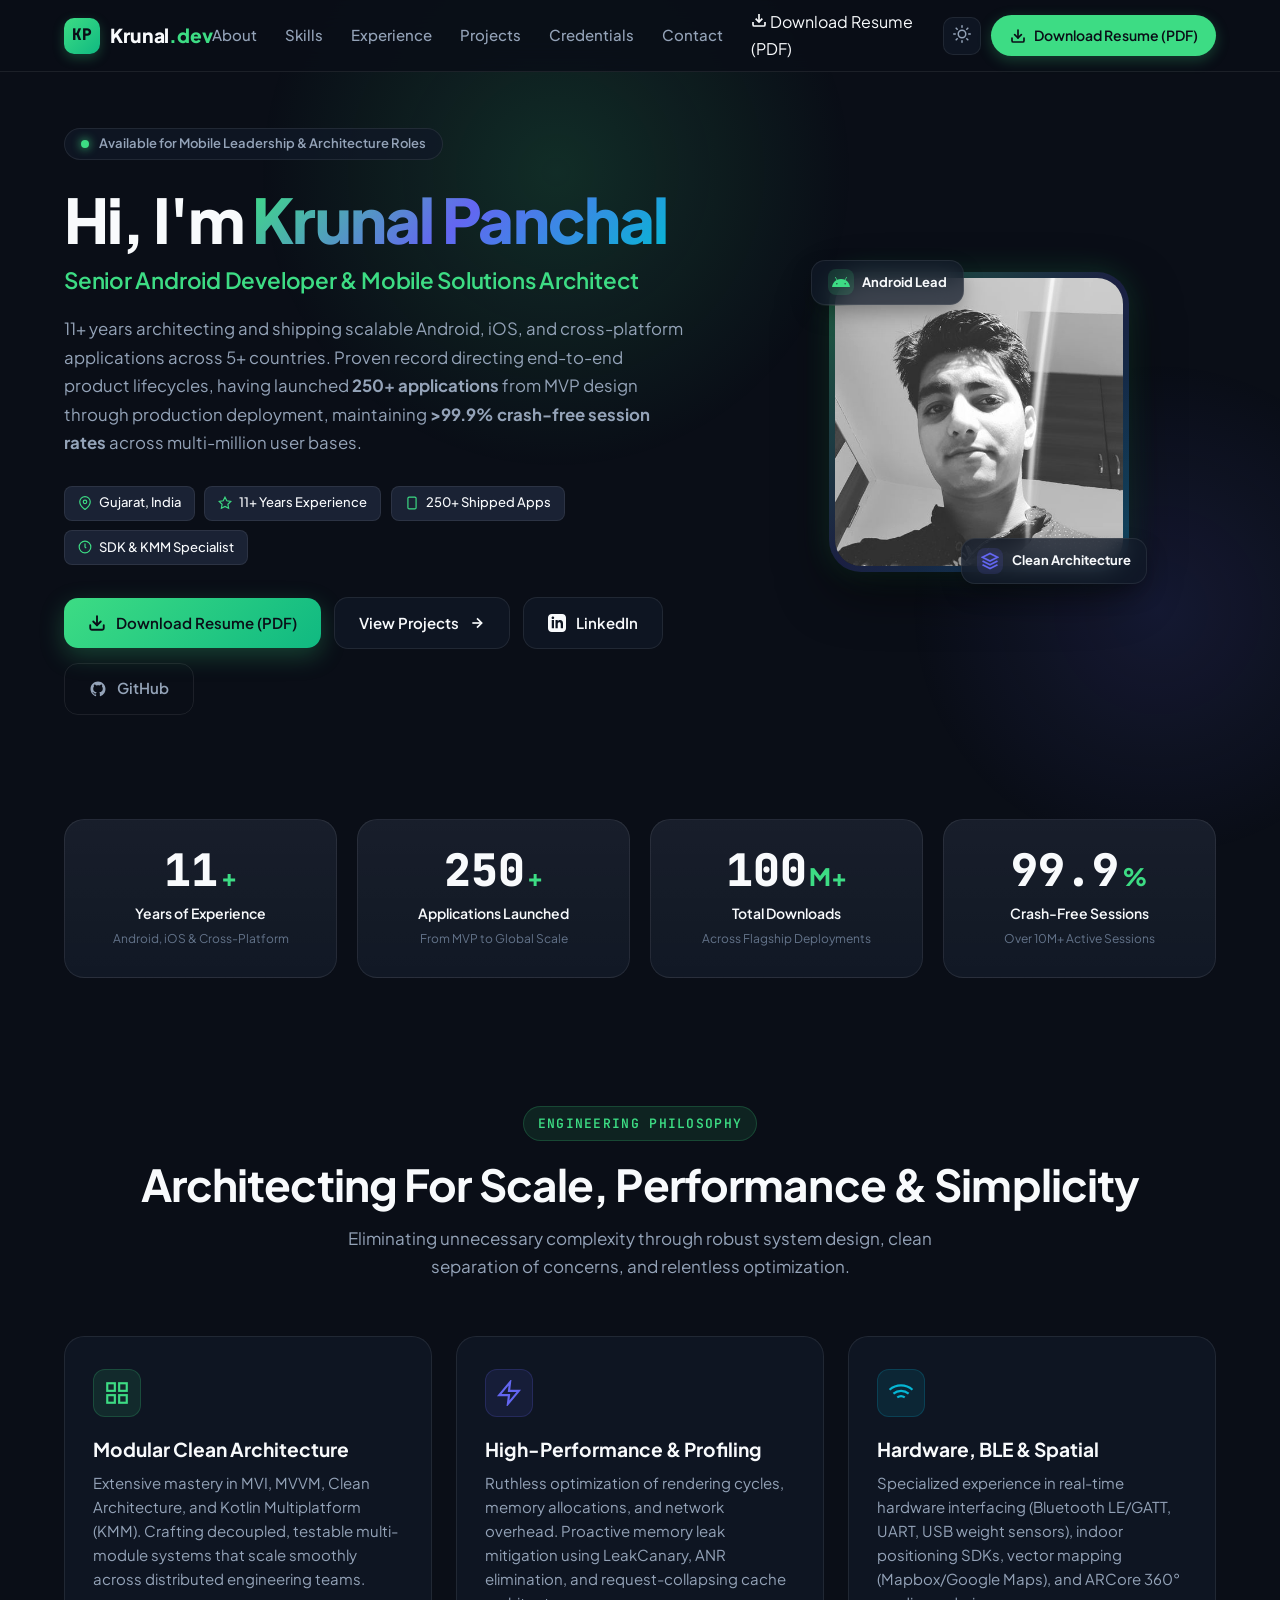
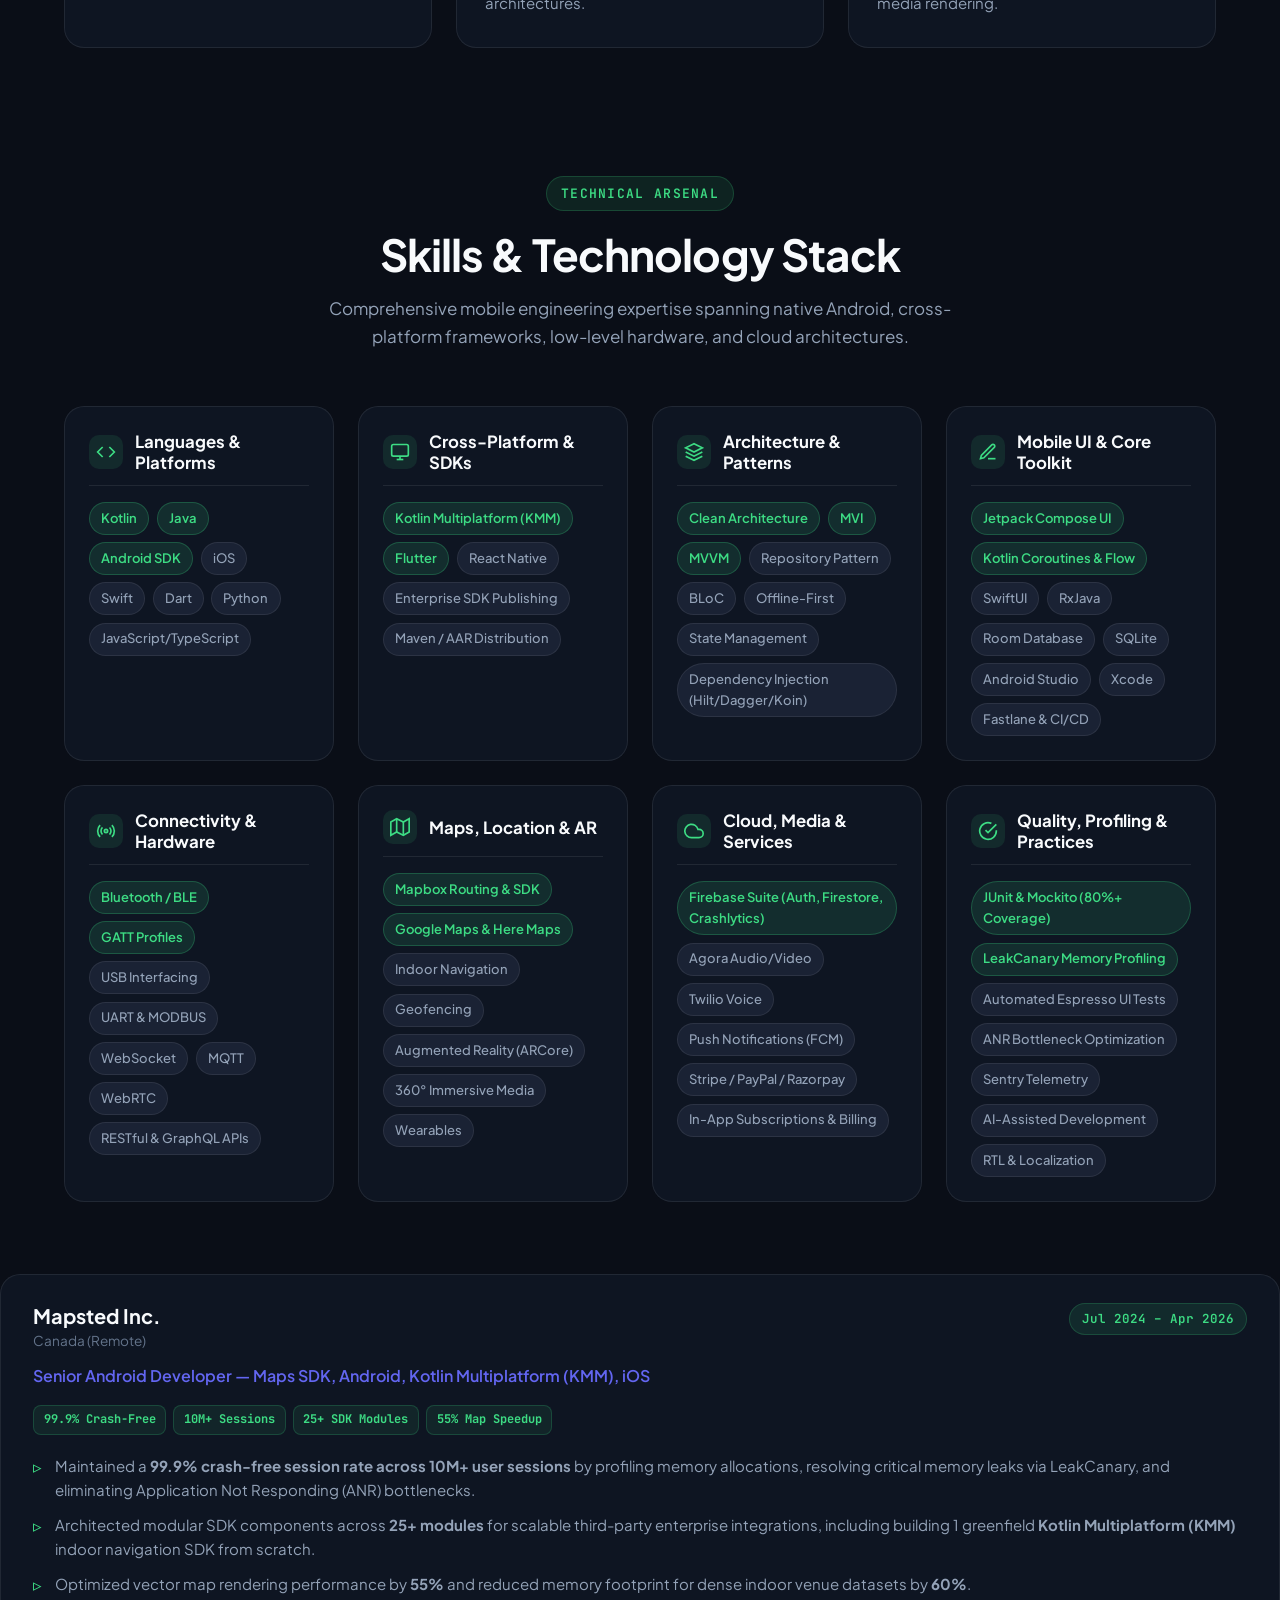
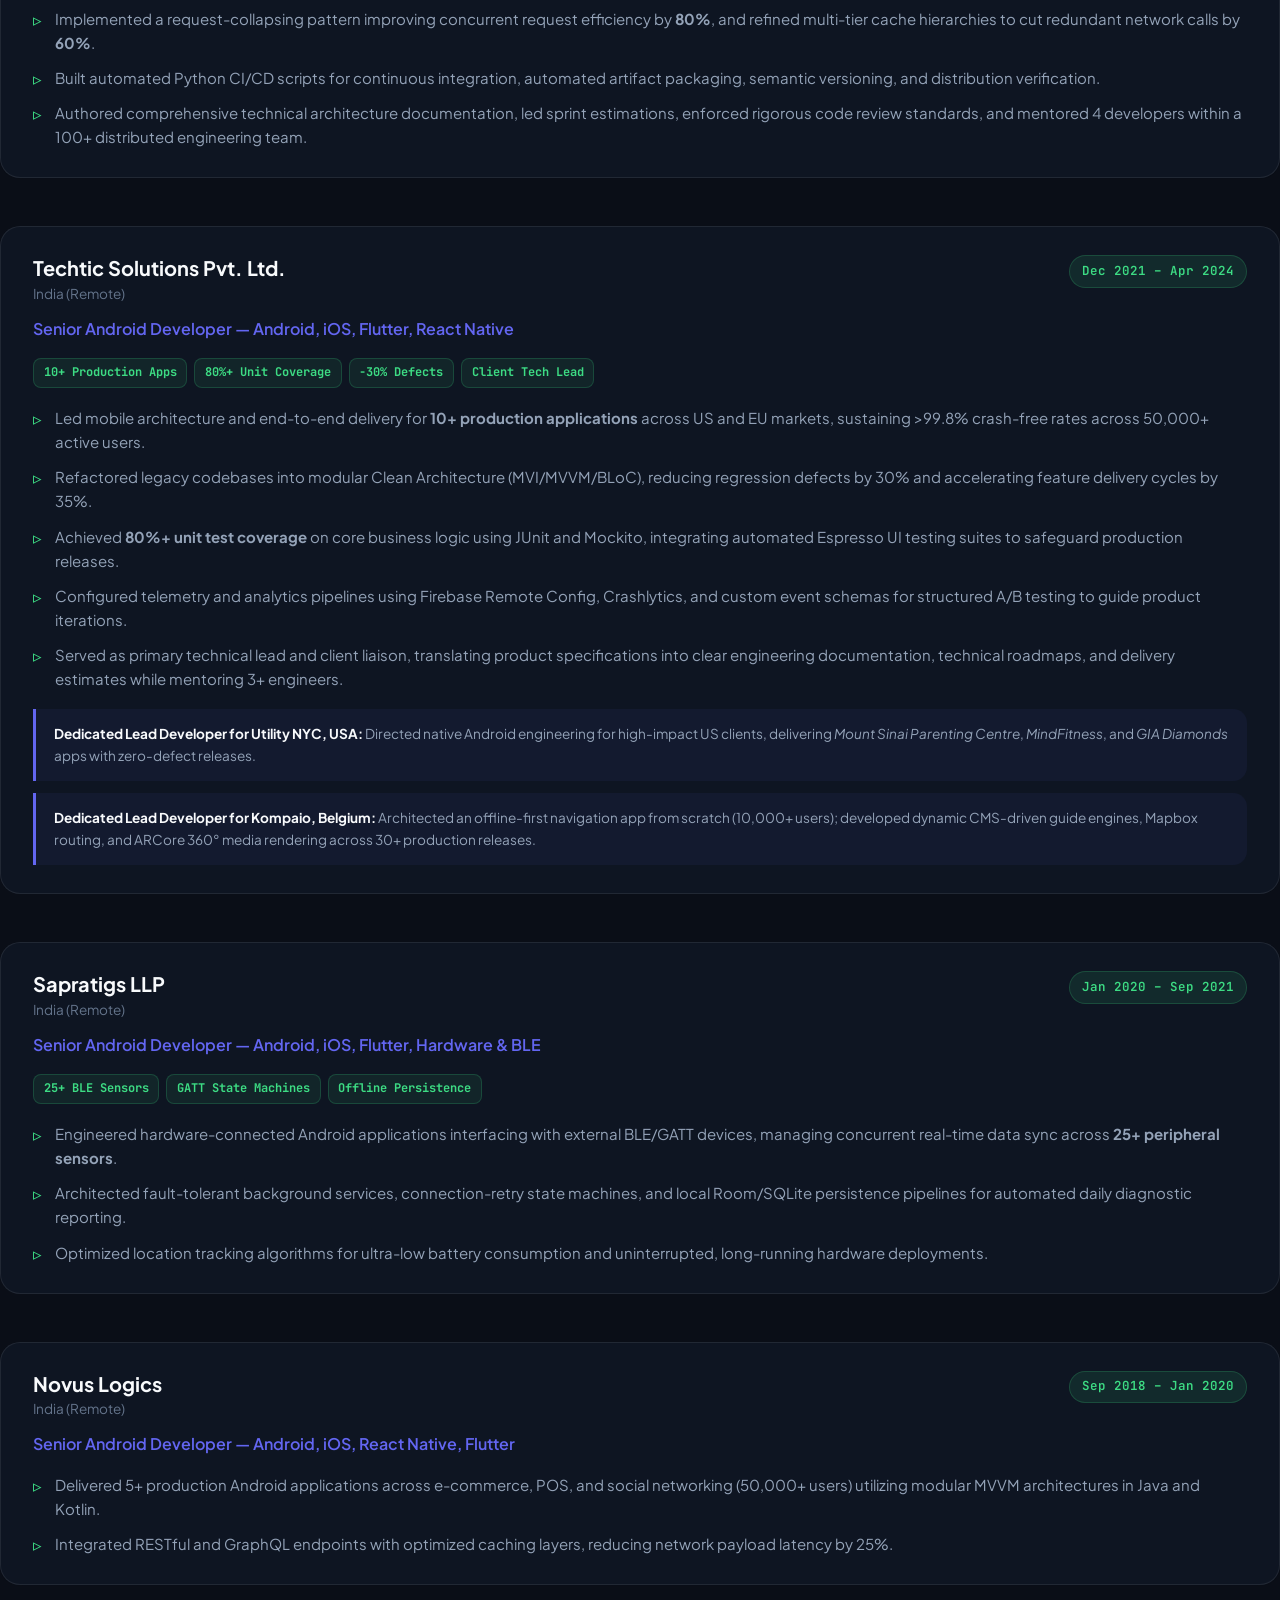
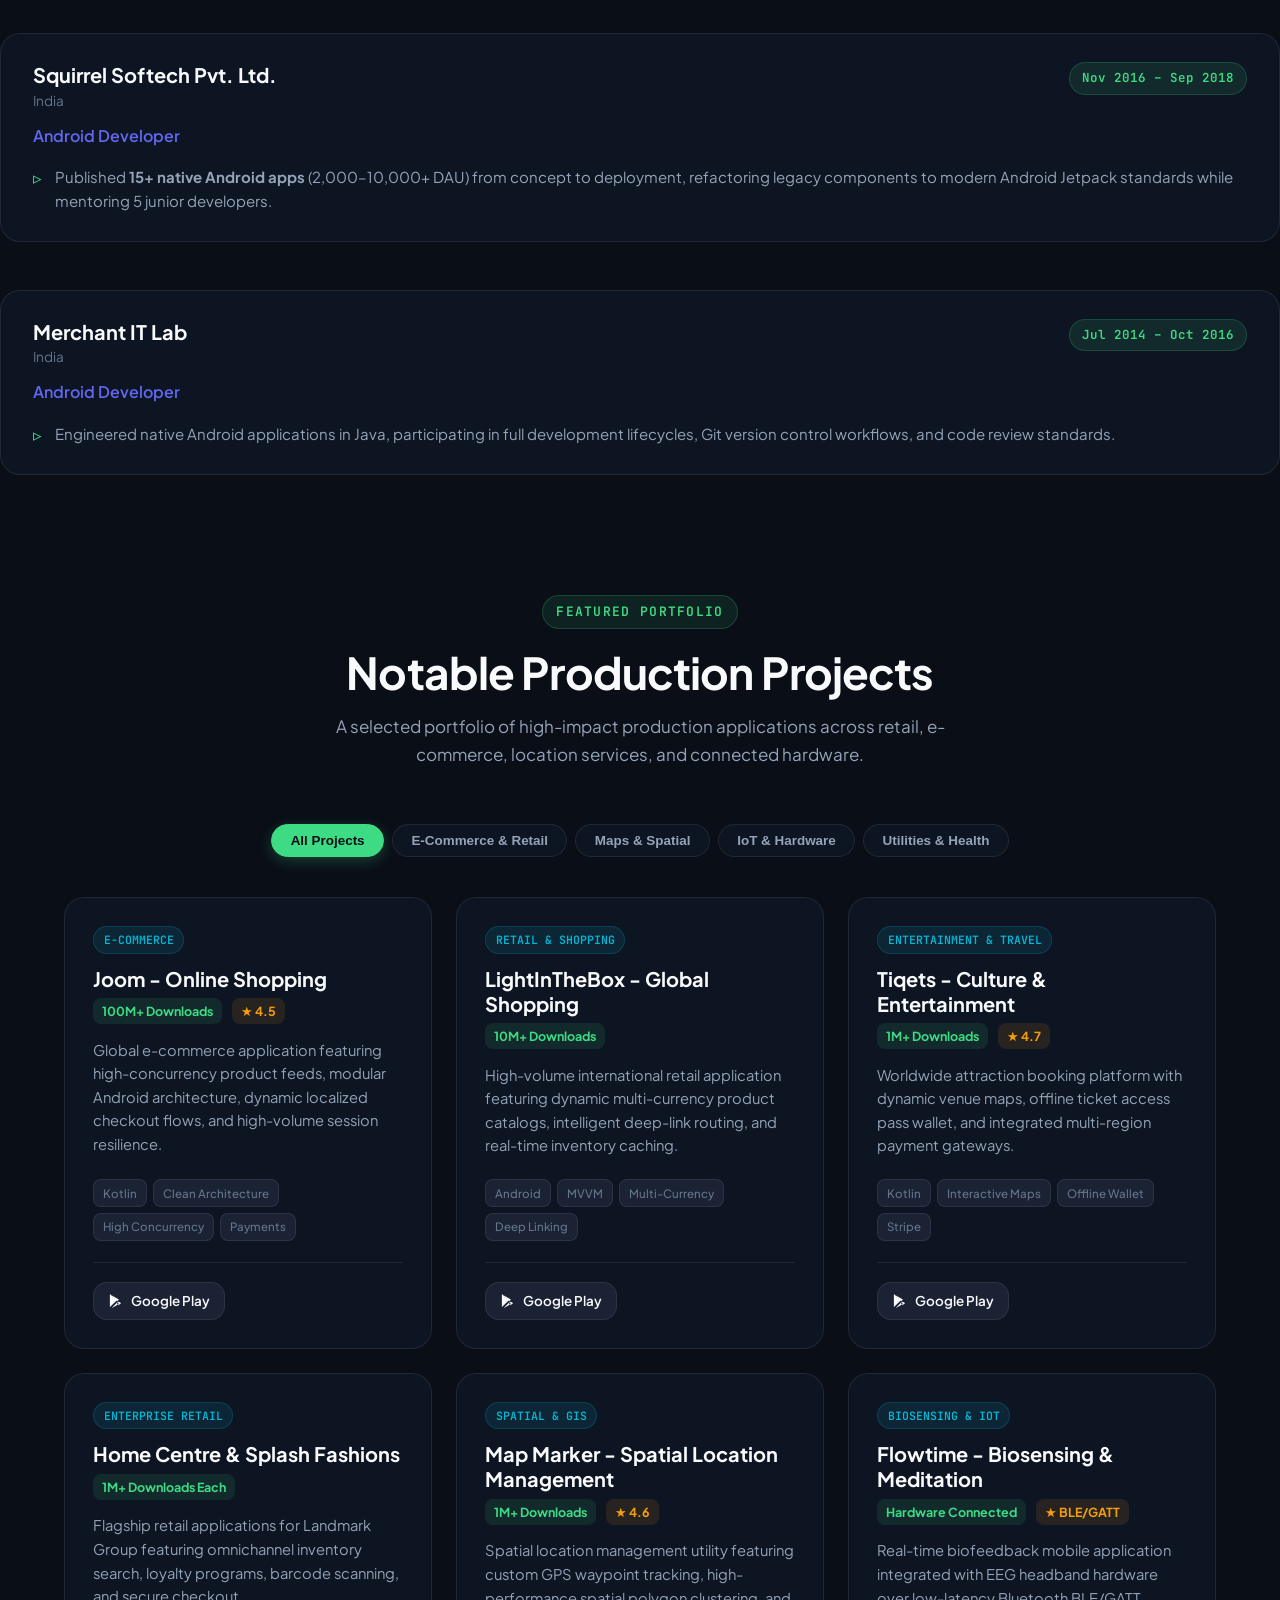
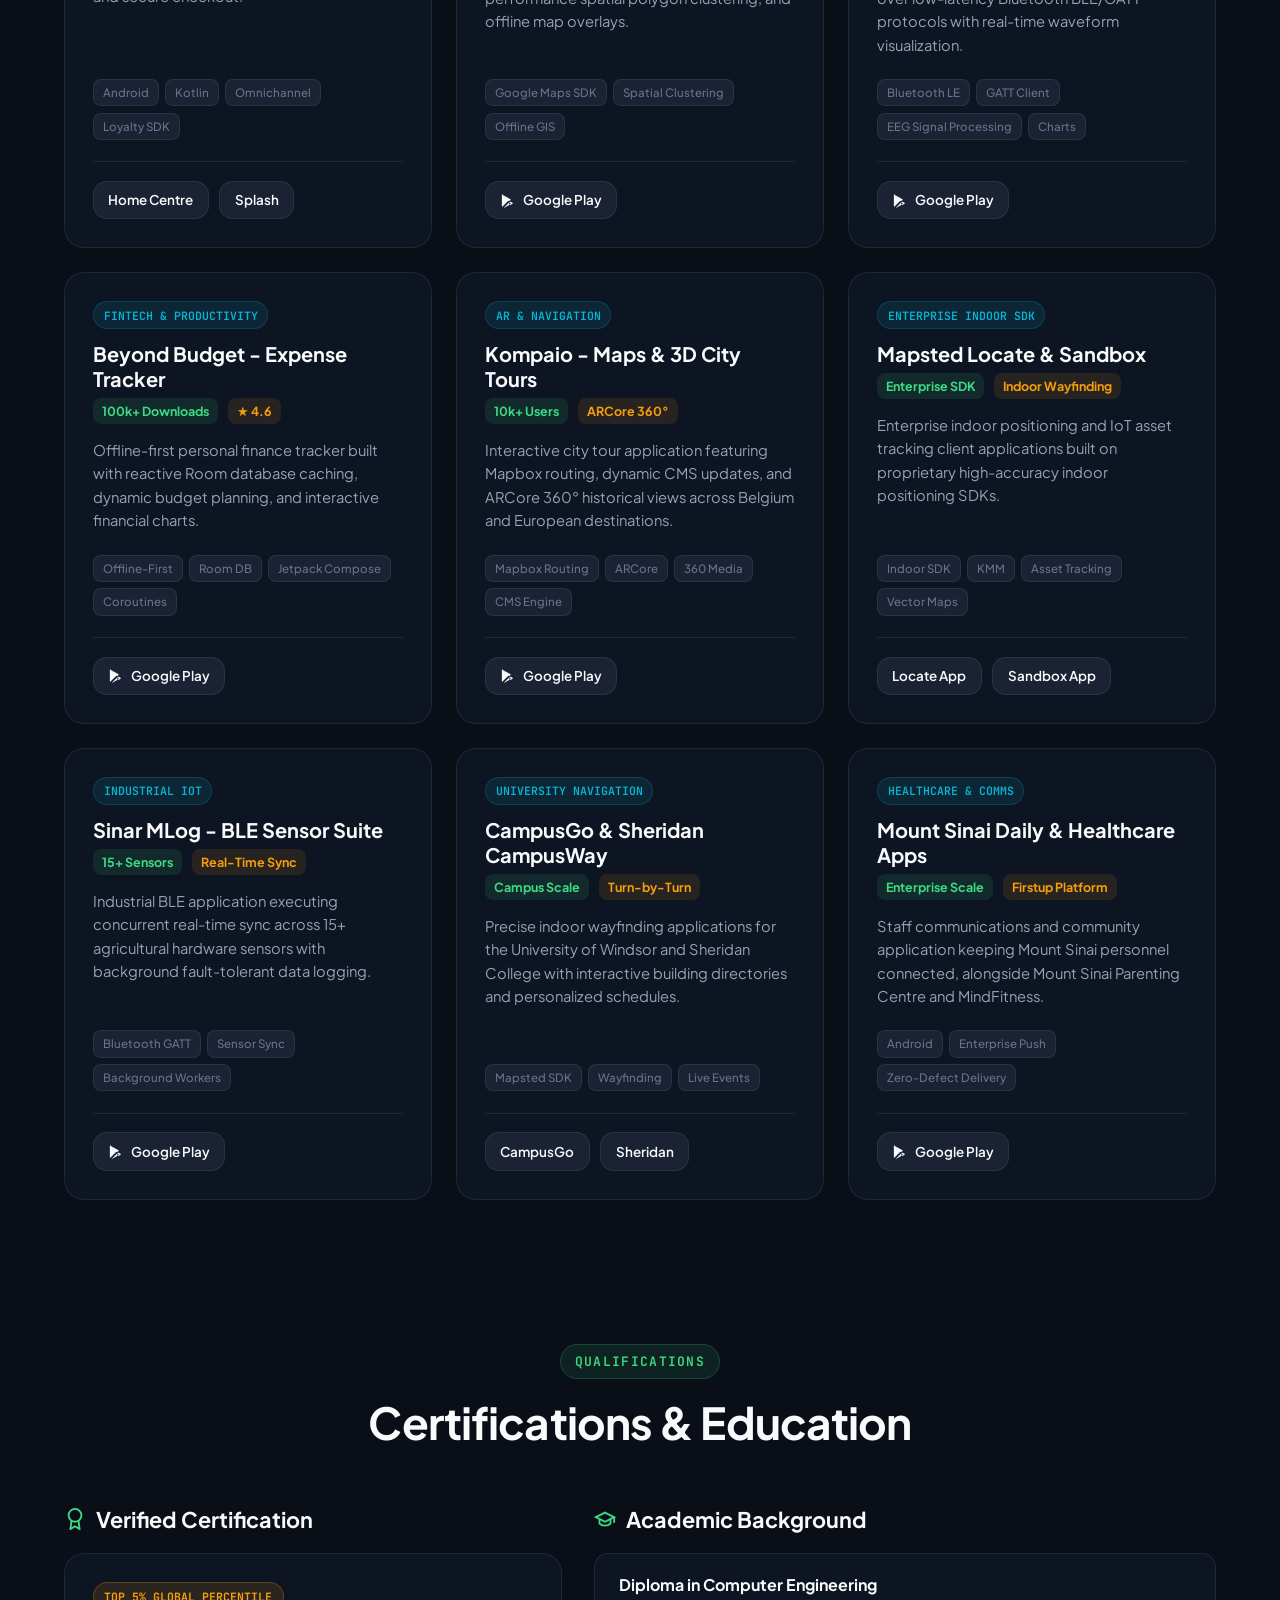
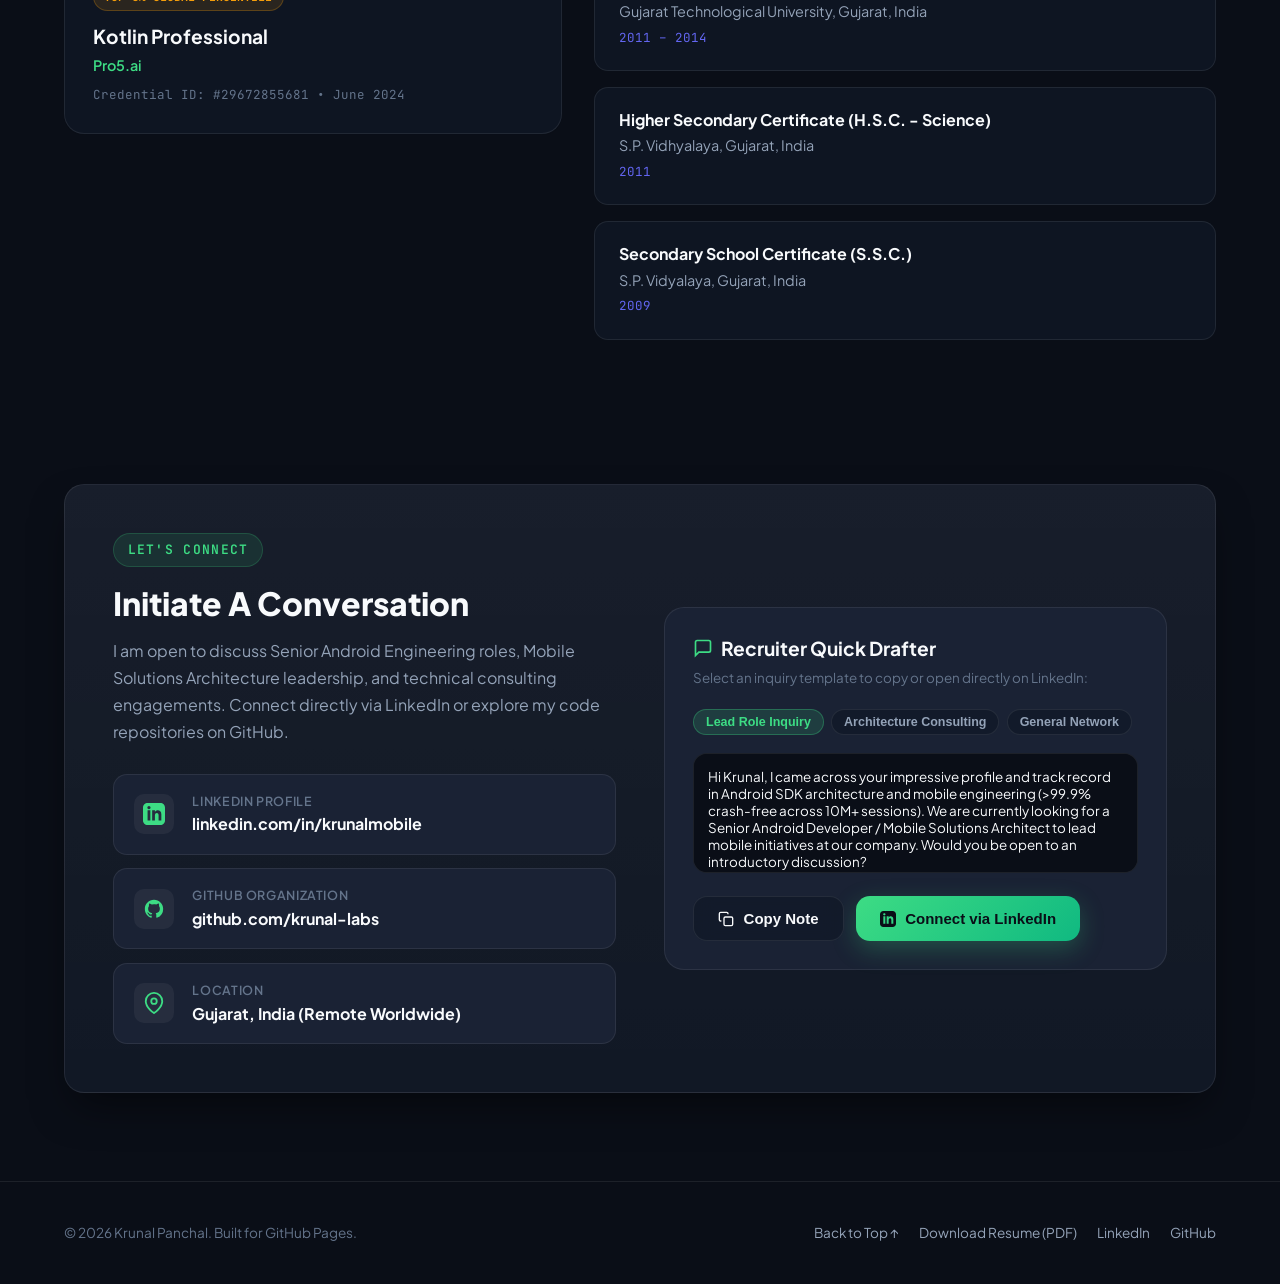
==== commit bc95c5fb: "fix(mobile): optimize navbar, hero badges, and responsive layout for mobile viewports" ====
--- a/index.html
+++ b/index.html
@@ -52,6 +52,12 @@
           <li><a href="#projects" class="nav-link">Projects</a></li>
           <li><a href="#credentials" class="nav-link">Credentials</a></li>
           <li><a href="#contact" class="nav-link">Contact</a></li>
+          <li class="mobile-resume-item">
+            <a href="assets/resume/Krunal_Panchal_Resume.pdf" download="Krunal_Panchal_Senior_Android_Developer.pdf" class="mobile-resume-btn">
+              <svg width="16" height="16" viewBox="0 0 24 24" fill="none" stroke="currentColor" stroke-width="2.5"><path d="M21 15v4a2 2 0 0 1-2 2H5a2 2 0 0 1-2-2v-4"></path><polyline points="7 10 12 15 17 10"></polyline><line x1="12" y1="15" x2="12" y2="3"></line></svg>
+              <span>Download Resume (PDF)</span>
+            </a>
+          </li>
         </ul>
       </nav>
 
@@ -73,8 +79,8 @@
           </span>
         </button>
 
-        <!-- Download ATS PDF Resume -->
-        <a href="assets/resume/Krunal_Panchal_Resume.pdf" download="Krunal_Panchal_Senior_Android_Developer.pdf" class="nav-btn nav-btn-primary" id="download-resume-btn" title="Download ATS-Friendly PDF Resume">
+        <!-- Download ATS PDF Resume (Desktop) -->
+        <a href="assets/resume/Krunal_Panchal_Resume.pdf" download="Krunal_Panchal_Senior_Android_Developer.pdf" class="nav-btn nav-btn-primary desktop-resume-btn" id="download-resume-btn" title="Download ATS-Friendly PDF Resume">
           <svg width="16" height="16" viewBox="0 0 24 24" fill="none" stroke="currentColor" stroke-width="2.5" stroke-linecap="round" stroke-linejoin="round">
             <path d="M21 15v4a2 2 0 0 1-2 2H5a2 2 0 0 1-2-2v-4"></path>
             <polyline points="7 10 12 15 17 10"></polyline>
@@ -85,7 +91,11 @@
 
         <!-- Mobile Hamburger Toggle -->
         <button class="hamburger-btn" id="hamburger-btn" aria-label="Toggle navigation menu" aria-expanded="false">
-          &#9776;
+          <svg width="18" height="18" viewBox="0 0 24 24" fill="none" stroke="currentColor" stroke-width="2.5" stroke-linecap="round" stroke-linejoin="round">
+            <line x1="3" y1="6" x2="21" y2="6"></line>
+            <line x1="3" y1="12" x2="21" y2="12"></line>
+            <line x1="3" y1="18" x2="21" y2="18"></line>
+          </svg>
         </button>
       </div>
     </div>
--- a/assets/css/style.css
+++ b/assets/css/style.css
@@ -1,6 +1,7 @@
 /* ==========================================================================
    Krunal Panchal - Portfolio & Resume Design System
    Modern Obsidian Dark / Clean Slate Light Theme
+   Fully Mobile-Optimized & Responsive
    ========================================================================== */
 
 :root {
@@ -8,11 +9,11 @@
   --bg-primary: #0a0e17;
   --bg-secondary: #111827;
   --bg-tertiary: #1a2234;
-  --bg-card: rgba(17, 24, 39, 0.7);
-  --bg-card-hover: rgba(26, 34, 52, 0.85);
+  --bg-card: rgba(17, 24, 39, 0.75);
+  --bg-card-hover: rgba(26, 34, 52, 0.9);
   --bg-glass: rgba(255, 255, 255, 0.03);
   --border-subtle: rgba(255, 255, 255, 0.08);
-  --border-hover: rgba(61, 220, 132, 0.35);
+  --border-hover: rgba(61, 220, 132, 0.4);
 
   --text-primary: #f8fafc;
   --text-secondary: #94a3b8;
@@ -61,7 +62,7 @@
   --bg-primary: #f8fafc;
   --bg-secondary: #ffffff;
   --bg-tertiary: #f1f5f9;
-  --bg-card: rgba(255, 255, 255, 0.85);
+  --bg-card: rgba(255, 255, 255, 0.9);
   --bg-card-hover: #ffffff;
   --bg-glass: rgba(0, 0, 0, 0.02);
   --border-subtle: #e2e8f0;
@@ -79,7 +80,7 @@
 
   --gradient-android: linear-gradient(135deg, #059669 0%, #0d9488 100%);
   --gradient-hero: linear-gradient(135deg, #059669 0%, #4f46e5 50%, #0284c7 100%);
-  --gradient-card: linear-gradient(180deg, rgba(255, 255, 255, 0.9) 0%, rgba(248, 250, 252, 0.9) 100%);
+  --gradient-card: linear-gradient(180deg, rgba(255, 255, 255, 0.95) 0%, rgba(248, 250, 252, 0.9) 100%);
 
   --shadow-sm: 0 2px 8px rgba(0, 0, 0, 0.04);
   --shadow-md: 0 10px 25px -5px rgba(0, 0, 0, 0.08);
@@ -96,8 +97,9 @@
 
 html {
   scroll-behavior: smooth;
-  scroll-padding-top: calc(var(--nav-height) + 24px);
+  scroll-padding-top: calc(var(--nav-height) + 16px);
   -webkit-text-size-adjust: 100%;
+  overflow-x: hidden;
 }
 
 body {
@@ -106,6 +108,7 @@
   color: var(--text-primary);
   line-height: 1.65;
   overflow-x: hidden;
+  width: 100%;
   position: relative;
   transition: background-color var(--transition-normal), color var(--transition-normal);
 }
@@ -117,6 +120,8 @@
   left: 20%;
   width: 50vw;
   height: 50vw;
+  max-width: 600px;
+  max-height: 600px;
   background: radial-gradient(circle, var(--accent-android-glow) 0%, rgba(61, 220, 132, 0) 70%);
   border-radius: 50%;
   pointer-events: none;
@@ -130,6 +135,8 @@
   right: -10vw;
   width: 45vw;
   height: 45vw;
+  max-width: 500px;
+  max-height: 500px;
   background: radial-gradient(circle, var(--accent-indigo-glow) 0%, rgba(99, 102, 241, 0) 70%);
   border-radius: 50%;
   pointer-events: none;
@@ -152,6 +159,12 @@
   color: inherit;
   text-decoration: none;
   transition: all var(--transition-fast);
+}
+
+img {
+  max-width: 100%;
+  height: auto;
+  display: block;
 }
 
 .container {
@@ -200,13 +213,13 @@
 }
 
 .section-title {
-  font-size: clamp(2rem, 3.5vw, 2.75rem);
+  font-size: clamp(1.85rem, 3.5vw, 2.75rem);
   letter-spacing: -0.02em;
-  margin-bottom: 1rem;
+  margin-bottom: 0.75rem;
 }
 
 .section-subtitle {
-  font-size: 1.125rem;
+  font-size: 1.0625rem;
   max-width: 650px;
   margin-inline: auto;
   color: var(--text-secondary);
@@ -222,7 +235,7 @@
   right: 0;
   height: var(--nav-height);
   z-index: 100;
-  background: rgba(10, 14, 23, 0.8);
+  background: rgba(10, 14, 23, 0.88);
   backdrop-filter: blur(16px);
   -webkit-backdrop-filter: blur(16px);
   border-bottom: 1px solid var(--border-subtle);
@@ -230,7 +243,7 @@
 }
 
 [data-theme="light"] .site-header {
-  background: rgba(255, 255, 255, 0.85);
+  background: rgba(255, 255, 255, 0.92);
 }
 
 .nav-container {
@@ -243,15 +256,16 @@
 .brand-logo {
   display: flex;
   align-items: center;
-  gap: 0.75rem;
+  gap: 0.65rem;
   font-weight: 800;
-  font-size: 1.25rem;
+  font-size: 1.2rem;
   letter-spacing: -0.01em;
+  flex-shrink: 0;
 }
 
 .brand-logo .logo-badge {
-  width: 38px;
-  height: 38px;
+  width: 36px;
+  height: 36px;
   border-radius: 10px;
   background: var(--gradient-android);
   display: flex;
@@ -260,14 +274,14 @@
   color: #0a0e17;
   font-family: var(--font-mono);
   font-weight: 800;
-  font-size: 1.1rem;
+  font-size: 1rem;
   box-shadow: 0 4px 12px var(--accent-android-glow);
 }
 
 .nav-menu {
   display: flex;
   align-items: center;
-  gap: 2rem;
+  gap: 1.75rem;
   list-style: none;
 }
 
@@ -297,21 +311,23 @@
 .nav-actions {
   display: flex;
   align-items: center;
-  gap: 0.75rem;
+  gap: 0.65rem;
+  flex-shrink: 0;
 }
 
 .theme-toggle-btn, .icon-btn {
   background: var(--bg-card);
   border: 1px solid var(--border-subtle);
   color: var(--text-secondary);
-  width: 40px;
-  height: 40px;
+  width: 38px;
+  height: 38px;
   border-radius: 10px;
   display: flex;
   align-items: center;
   justify-content: center;
   cursor: pointer;
   transition: all var(--transition-fast);
+  flex-shrink: 0;
 }
 
 .theme-toggle-btn:hover, .icon-btn:hover {
@@ -330,6 +346,7 @@
   font-size: 0.875rem;
   font-weight: 600;
   cursor: pointer;
+  white-space: nowrap;
   transition: all var(--transition-normal);
 }
 
@@ -348,28 +365,39 @@
 
 .hamburger-btn {
   display: none;
-  background: none;
-  border: none;
+  background: var(--bg-card);
+  border: 1px solid var(--border-subtle);
+  border-radius: 10px;
   color: var(--text-primary);
-  font-size: 1.5rem;
+  width: 38px;
+  height: 38px;
+  font-size: 1.25rem;
   cursor: pointer;
-  padding: 0.5rem;
+  align-items: center;
+  justify-content: center;
+  flex-shrink: 0;
+  transition: all var(--transition-fast);
+}
+
+.hamburger-btn:hover {
+  border-color: var(--border-hover);
 }
 
 /* ==========================================================================
    Hero Section
    ========================================================================== */
 .hero-section {
-  padding-top: calc(var(--nav-height) + 4.5rem);
-  padding-bottom: 5rem;
+  padding-top: calc(var(--nav-height) + 3.5rem);
+  padding-bottom: 4.5rem;
   position: relative;
+  overflow: hidden;
 }
 
 .hero-grid {
   display: grid;
   grid-template-columns: 1.25fr 0.95fr;
   align-items: center;
-  gap: 4rem;
+  gap: 3.5rem;
 }
 
 .hero-content {
@@ -390,6 +418,7 @@
   font-weight: 600;
   color: var(--text-secondary);
   margin-bottom: 1.5rem;
+  line-height: 1.35;
 }
 
 .status-dot {
@@ -399,6 +428,7 @@
   border-radius: 50%;
   box-shadow: 0 0 10px var(--accent-android);
   animation: pulse-glow 2s infinite;
+  flex-shrink: 0;
 }
 
 @keyframes pulse-glow {
@@ -408,34 +438,34 @@
 }
 
 .hero-title {
-  font-size: clamp(2.5rem, 5vw, 4rem);
+  font-size: clamp(2.25rem, 5vw, 3.85rem);
   font-weight: 800;
   letter-spacing: -0.03em;
-  margin-bottom: 0.75rem;
-  line-height: 1.1;
+  margin-bottom: 0.65rem;
+  line-height: 1.15;
 }
 
 .hero-subtitle {
-  font-size: clamp(1.15rem, 2vw, 1.45rem);
+  font-size: clamp(1.1rem, 2.2vw, 1.4rem);
   font-weight: 600;
   color: var(--accent-android);
-  margin-bottom: 1.5rem;
+  margin-bottom: 1.35rem;
   letter-spacing: -0.01em;
 }
 
 .hero-bio {
-  font-size: 1.0625rem;
+  font-size: 1.05rem;
   line-height: 1.7;
   color: var(--text-secondary);
+  margin-bottom: 1.75rem;
+  max-width: 620px;
+}
+
+.hero-chips {
+  display: flex;
+  flex-wrap: wrap;
+  gap: 0.6rem;
   margin-bottom: 2rem;
-  max-width: 620px;
-}
-
-.hero-chips {
-  display: flex;
-  flex-wrap: wrap;
-  gap: 0.75rem;
-  margin-bottom: 2.25rem;
 }
 
 .hero-chip {
@@ -444,7 +474,7 @@
   gap: 0.45rem;
   background: var(--bg-tertiary);
   border: 1px solid var(--border-subtle);
-  padding: 0.35rem 0.85rem;
+  padding: 0.35rem 0.8rem;
   border-radius: var(--radius-sm);
   font-size: 0.8125rem;
   font-weight: 500;
@@ -453,13 +483,15 @@
 
 .hero-chip svg {
   color: var(--accent-android);
+  flex-shrink: 0;
 }
 
 .hero-actions {
   display: flex;
   flex-wrap: wrap;
   align-items: center;
-  gap: 1rem;
+  gap: 0.85rem;
+  width: 100%;
 }
 
 .btn {
@@ -467,13 +499,14 @@
   align-items: center;
   justify-content: center;
   gap: 0.6rem;
-  padding: 0.85rem 1.65rem;
+  padding: 0.8rem 1.5rem;
   border-radius: var(--radius-md);
   font-size: 0.9375rem;
   font-weight: 600;
   cursor: pointer;
   transition: all var(--transition-normal);
   text-align: center;
+  white-space: nowrap;
 }
 
 .btn-primary {
@@ -518,14 +551,17 @@
   position: relative;
   display: flex;
   justify-content: center;
+  padding: 1rem;
 }
 
 .avatar-wrapper {
   position: relative;
-  width: 320px;
-  height: 320px;
-  border-radius: 36px;
-  padding: 8px;
+  width: 300px;
+  height: 300px;
+  max-width: 80vw;
+  max-height: 80vw;
+  border-radius: 32px;
+  padding: 6px;
   background: linear-gradient(135deg, rgba(61, 220, 132, 0.4), rgba(99, 102, 241, 0.2), rgba(6, 182, 212, 0.3));
   box-shadow: 0 20px 50px rgba(0, 0, 0, 0.5), var(--shadow-glow);
 }
@@ -533,7 +569,7 @@
 .avatar-inner {
   width: 100%;
   height: 100%;
-  border-radius: 28px;
+  border-radius: 26px;
   overflow: hidden;
   background: var(--bg-secondary);
   position: relative;
@@ -557,13 +593,13 @@
   position: absolute;
   background: var(--bg-card);
   border: 1px solid var(--border-subtle);
-  padding: 0.6rem 1rem;
+  padding: 0.55rem 0.95rem;
   border-radius: var(--radius-md);
   box-shadow: var(--shadow-md);
   backdrop-filter: blur(12px);
   display: flex;
   align-items: center;
-  gap: 0.65rem;
+  gap: 0.55rem;
   font-size: 0.8125rem;
   font-weight: 700;
   color: var(--text-primary);
@@ -572,14 +608,14 @@
 }
 
 .floating-badge.badge-top-left {
-  top: -15px;
-  left: -25px;
+  top: -12px;
+  left: -18px;
   animation-delay: 0s;
 }
 
 .floating-badge.badge-bottom-right {
-  bottom: -15px;
-  right: -25px;
+  bottom: -12px;
+  right: -18px;
   animation-delay: 2s;
 }
 
@@ -589,13 +625,14 @@
 }
 
 .badge-icon {
-  width: 28px;
-  height: 28px;
+  width: 26px;
+  height: 26px;
   border-radius: 8px;
   display: flex;
   align-items: center;
   justify-content: center;
-  font-size: 0.9rem;
+  font-size: 0.85rem;
+  flex-shrink: 0;
 }
 
 .badge-icon.android-icon {
@@ -612,13 +649,13 @@
    Metrics Dashboard
    ========================================================================== */
 .metrics-section {
-  padding-block: 2.5rem 5rem;
+  padding-block: 2rem 4.5rem;
 }
 
 .metrics-grid {
   display: grid;
   grid-template-columns: repeat(4, 1fr);
-  gap: 1.5rem;
+  gap: 1.25rem;
 }
 
 .metric-card {
@@ -626,7 +663,7 @@
   background-color: var(--bg-card);
   border: 1px solid var(--border-subtle);
   border-radius: var(--radius-lg);
-  padding: 2rem 1.75rem;
+  padding: 1.75rem 1.5rem;
   text-align: center;
   position: relative;
   overflow: hidden;
@@ -661,11 +698,11 @@
   align-items: baseline;
   justify-content: center;
   gap: 0.15rem;
-  margin-bottom: 0.5rem;
+  margin-bottom: 0.35rem;
 }
 
 .metric-number {
-  font-size: clamp(2.5rem, 4vw, 3.25rem);
+  font-size: clamp(2.25rem, 3.5vw, 3rem);
   font-weight: 800;
   font-family: var(--font-mono);
   color: var(--text-primary);
@@ -673,20 +710,20 @@
 }
 
 .metric-suffix {
-  font-size: 1.75rem;
+  font-size: 1.5rem;
   font-weight: 800;
   color: var(--accent-android);
 }
 
 .metric-label {
-  font-size: 0.9375rem;
+  font-size: 0.875rem;
   font-weight: 600;
   color: var(--text-primary);
-  margin-bottom: 0.35rem;
+  margin-bottom: 0.25rem;
 }
 
 .metric-sub {
-  font-size: 0.8125rem;
+  font-size: 0.75rem;
   color: var(--text-muted);
 }
 
@@ -694,20 +731,20 @@
    Architecture Philosophy & Core Focus
    ========================================================================== */
 .philosophy-section {
-  padding-block: 4rem;
+  padding-block: 3.5rem;
 }
 
 .philosophy-grid {
   display: grid;
   grid-template-columns: repeat(3, 1fr);
-  gap: 1.75rem;
+  gap: 1.5rem;
 }
 
 .philosophy-card {
   background: var(--bg-card);
   border: 1px solid var(--border-subtle);
   border-radius: var(--radius-lg);
-  padding: 2.25rem 2rem;
+  padding: 2rem 1.75rem;
   backdrop-filter: blur(12px);
   transition: all var(--transition-normal);
   display: flex;
@@ -721,17 +758,18 @@
 }
 
 .philosophy-icon {
-  width: 52px;
-  height: 52px;
-  border-radius: 14px;
+  width: 48px;
+  height: 48px;
+  border-radius: 12px;
   background: rgba(61, 220, 132, 0.1);
   color: var(--accent-android);
   display: flex;
   align-items: center;
   justify-content: center;
-  font-size: 1.5rem;
-  margin-bottom: 1.5rem;
+  font-size: 1.35rem;
+  margin-bottom: 1.25rem;
   border: 1px solid rgba(61, 220, 132, 0.2);
+  flex-shrink: 0;
 }
 
 .philosophy-card:nth-child(2) .philosophy-icon {
@@ -747,34 +785,34 @@
 }
 
 .philosophy-title {
-  font-size: 1.25rem;
-  margin-bottom: 0.75rem;
+  font-size: 1.2rem;
+  margin-bottom: 0.65rem;
 }
 
 .philosophy-desc {
   font-size: 0.9375rem;
   color: var(--text-secondary);
-  line-height: 1.65;
+  line-height: 1.6;
 }
 
 /* ==========================================================================
    Skills Matrix
    ========================================================================== */
 .skills-section {
-  padding-block: 5rem;
+  padding-block: 4.5rem;
 }
 
 .skills-grid {
   display: grid;
-  grid-template-columns: repeat(auto-fit, minmax(270px, 1fr));
-  gap: 1.75rem;
+  grid-template-columns: repeat(auto-fit, minmax(260px, 1fr));
+  gap: 1.5rem;
 }
 
 .skill-category-card {
   background: var(--bg-card);
   border: 1px solid var(--border-subtle);
   border-radius: var(--radius-lg);
-  padding: 1.75rem;
+  padding: 1.5rem;
   backdrop-filter: blur(10px);
   transition: all var(--transition-normal);
 }
@@ -787,39 +825,40 @@
 .skill-card-header {
   display: flex;
   align-items: center;
-  gap: 0.85rem;
-  margin-bottom: 1.25rem;
-  padding-bottom: 0.85rem;
+  gap: 0.75rem;
+  margin-bottom: 1rem;
+  padding-bottom: 0.75rem;
   border-bottom: 1px solid var(--border-subtle);
 }
 
 .skill-card-icon {
-  width: 36px;
-  height: 36px;
+  width: 34px;
+  height: 34px;
   border-radius: 10px;
   background: rgba(61, 220, 132, 0.1);
   color: var(--accent-android);
   display: flex;
   align-items: center;
   justify-content: center;
-  font-size: 1.1rem;
+  font-size: 1rem;
+  flex-shrink: 0;
 }
 
 .skill-card-title {
-  font-size: 1.0625rem;
+  font-size: 1.05rem;
   font-weight: 700;
 }
 
 .skill-tags {
   display: flex;
   flex-wrap: wrap;
-  gap: 0.5rem;
+  gap: 0.45rem;
 }
 
 .skill-pill {
   font-size: 0.8125rem;
   font-weight: 500;
-  padding: 0.35rem 0.75rem;
+  padding: 0.3rem 0.7rem;
   border-radius: var(--radius-full);
   background: var(--bg-tertiary);
   color: var(--text-secondary);
@@ -844,14 +883,14 @@
    Experience Timeline
    ========================================================================== */
 .experience-section {
-  padding-block: 5rem;
+  padding-block: 4.5rem;
 }
 
 .timeline {
   position: relative;
   max-width: 900px;
   margin-inline: auto;
-  padding-left: 2.5rem;
+  padding-left: 2.25rem;
 }
 
 .timeline::before {
@@ -859,14 +898,14 @@
   position: absolute;
   top: 0;
   bottom: 0;
-  left: 8px;
+  left: 7px;
   width: 2px;
   background: linear-gradient(180deg, var(--accent-android) 0%, var(--accent-indigo) 50%, rgba(255, 255, 255, 0.1) 100%);
 }
 
 .timeline-item {
   position: relative;
-  margin-bottom: 3.5rem;
+  margin-bottom: 3rem;
 }
 
 .timeline-item:last-child {
@@ -875,10 +914,10 @@
 
 .timeline-dot {
   position: absolute;
-  left: -2.5rem;
+  left: -2.25rem;
   top: 6px;
-  width: 18px;
-  height: 18px;
+  width: 16px;
+  height: 16px;
   border-radius: 50%;
   background: var(--bg-primary);
   border: 3px solid var(--accent-android);
@@ -895,7 +934,7 @@
   background: var(--bg-card);
   border: 1px solid var(--border-subtle);
   border-radius: var(--radius-lg);
-  padding: 2rem 2.25rem;
+  padding: 1.75rem 2rem;
   backdrop-filter: blur(12px);
   transition: all var(--transition-normal);
 }
@@ -903,7 +942,7 @@
 .timeline-card:hover {
   border-color: var(--border-hover);
   box-shadow: var(--shadow-md);
-  transform: translateX(4px);
+  transform: translateX(3px);
 }
 
 .timeline-header {
@@ -911,12 +950,12 @@
   flex-wrap: wrap;
   justify-content: space-between;
   align-items: flex-start;
-  gap: 1rem;
-  margin-bottom: 0.75rem;
+  gap: 0.75rem;
+  margin-bottom: 0.65rem;
 }
 
 .company-title {
-  font-size: 1.35rem;
+  font-size: 1.25rem;
   font-weight: 700;
   color: var(--text-primary);
 }
@@ -925,46 +964,41 @@
   display: flex;
   align-items: center;
   gap: 0.5rem;
-  font-size: 0.875rem;
+  font-size: 0.85rem;
   color: var(--text-muted);
-  margin-top: 0.2rem;
+  margin-top: 0.15rem;
 }
 
 .timeline-date-badge {
   font-family: var(--font-mono);
-  font-size: 0.8125rem;
+  font-size: 0.78125rem;
   font-weight: 600;
   color: var(--accent-android);
   background: rgba(61, 220, 132, 0.1);
   border: 1px solid rgba(61, 220, 132, 0.2);
-  padding: 0.35rem 0.85rem;
+  padding: 0.3rem 0.75rem;
   border-radius: var(--radius-full);
 }
 
 .role-title {
-  font-size: 1.0625rem;
+  font-size: 1rem;
   font-weight: 600;
   color: var(--accent-indigo);
-  margin-bottom: 1.25rem;
-}
-
-[data-theme="light"] .role-title {
-  color: var(--accent-indigo);
-}
-
-/* Timeline Metrics Tags */
+  margin-bottom: 1rem;
+}
+
 .timeline-highlights {
   display: flex;
   flex-wrap: wrap;
-  gap: 0.5rem;
-  margin-bottom: 1.25rem;
+  gap: 0.45rem;
+  margin-bottom: 1.15rem;
 }
 
 .highlight-badge {
   font-size: 0.75rem;
   font-weight: 700;
   font-family: var(--font-mono);
-  padding: 0.25rem 0.65rem;
+  padding: 0.25rem 0.6rem;
   border-radius: var(--radius-sm);
   background: rgba(61, 220, 132, 0.08);
   color: var(--accent-android);
@@ -975,12 +1009,12 @@
   list-style: none;
   display: flex;
   flex-direction: column;
-  gap: 0.75rem;
+  gap: 0.7rem;
 }
 
 .timeline-list li {
   position: relative;
-  padding-left: 1.5rem;
+  padding-left: 1.4rem;
   font-size: 0.9375rem;
   color: var(--text-secondary);
   line-height: 1.6;
@@ -992,17 +1026,16 @@
   left: 0;
   top: 0;
   color: var(--accent-android);
-  font-size: 1.1rem;
-}
-
-/* Dedicated Lead Callout inside Experience */
+  font-size: 1.05rem;
+}
+
 .client-callout {
-  margin-top: 1.25rem;
-  padding: 1rem 1.25rem;
+  margin-top: 1.15rem;
+  padding: 0.85rem 1.15rem;
   background: rgba(99, 102, 241, 0.06);
   border-left: 3px solid var(--accent-indigo);
   border-radius: 0 var(--radius-md) var(--radius-md) 0;
-  font-size: 0.875rem;
+  font-size: 0.85rem;
   color: var(--text-secondary);
 }
 
@@ -1014,25 +1047,24 @@
    Notable Projects Showcase
    ========================================================================== */
 .projects-section {
-  padding-block: 5rem;
-}
-
-/* Filter Controls */
+  padding-block: 4.5rem;
+}
+
 .project-filters {
   display: flex;
   flex-wrap: wrap;
   justify-content: center;
-  gap: 0.6rem;
-  margin-bottom: 2.75rem;
+  gap: 0.5rem;
+  margin-bottom: 2.5rem;
 }
 
 .filter-btn {
   background: var(--bg-card);
   border: 1px solid var(--border-subtle);
   color: var(--text-secondary);
-  padding: 0.55rem 1.25rem;
+  padding: 0.5rem 1.15rem;
   border-radius: var(--radius-full);
-  font-size: 0.875rem;
+  font-size: 0.84rem;
   font-weight: 600;
   cursor: pointer;
   transition: all var(--transition-normal);
@@ -1052,15 +1084,15 @@
 
 .projects-grid {
   display: grid;
-  grid-template-columns: repeat(auto-fill, minmax(350px, 1fr));
-  gap: 1.75rem;
+  grid-template-columns: repeat(auto-fill, minmax(330px, 1fr));
+  gap: 1.5rem;
 }
 
 .project-card {
   background: var(--bg-card);
   border: 1px solid var(--border-subtle);
   border-radius: var(--radius-lg);
-  padding: 2rem;
+  padding: 1.75rem;
   backdrop-filter: blur(12px);
   transition: all var(--transition-normal);
   display: flex;
@@ -1078,41 +1110,41 @@
   display: flex;
   justify-content: space-between;
   align-items: flex-start;
-  margin-bottom: 0.85rem;
+  margin-bottom: 0.75rem;
 }
 
 .project-category-tag {
   font-family: var(--font-mono);
-  font-size: 0.75rem;
+  font-size: 0.72rem;
   font-weight: 600;
   text-transform: uppercase;
   color: var(--accent-cyan);
   background: rgba(6, 182, 212, 0.1);
-  padding: 0.25rem 0.65rem;
+  padding: 0.2rem 0.6rem;
   border-radius: var(--radius-full);
   border: 1px solid rgba(6, 182, 212, 0.2);
 }
 
 .project-title {
-  font-size: 1.3rem;
+  font-size: 1.25rem;
   font-weight: 700;
-  margin-bottom: 0.5rem;
+  margin-bottom: 0.45rem;
 }
 
 .project-metrics-row {
   display: flex;
   align-items: center;
-  gap: 0.75rem;
-  margin-bottom: 1rem;
+  gap: 0.65rem;
+  margin-bottom: 0.9rem;
 }
 
 .project-stat-pill {
   display: inline-flex;
   align-items: center;
   gap: 0.35rem;
-  font-size: 0.8125rem;
+  font-size: 0.78125rem;
   font-weight: 700;
-  padding: 0.2rem 0.6rem;
+  padding: 0.18rem 0.55rem;
   border-radius: var(--radius-sm);
 }
 
@@ -1127,24 +1159,24 @@
 }
 
 .project-description {
-  font-size: 0.9375rem;
+  font-size: 0.92rem;
   color: var(--text-secondary);
   line-height: 1.6;
-  margin-bottom: 1.5rem;
+  margin-bottom: 1.35rem;
   flex-grow: 1;
 }
 
 .project-tech-stack {
   display: flex;
   flex-wrap: wrap;
-  gap: 0.45rem;
-  margin-bottom: 1.5rem;
+  gap: 0.4rem;
+  margin-bottom: 1.35rem;
 }
 
 .tech-tag {
-  font-size: 0.75rem;
+  font-size: 0.72rem;
   font-weight: 500;
-  padding: 0.25rem 0.6rem;
+  padding: 0.2rem 0.55rem;
   border-radius: var(--radius-sm);
   background: var(--bg-tertiary);
   color: var(--text-muted);
@@ -1154,19 +1186,19 @@
 .project-links {
   display: flex;
   align-items: center;
-  gap: 0.75rem;
+  gap: 0.65rem;
   margin-top: auto;
-  padding-top: 1.25rem;
+  padding-top: 1.15rem;
   border-top: 1px solid var(--border-subtle);
 }
 
 .btn-store {
   display: inline-flex;
   align-items: center;
-  gap: 0.5rem;
-  font-size: 0.875rem;
+  gap: 0.45rem;
+  font-size: 0.84rem;
   font-weight: 600;
-  padding: 0.5rem 1rem;
+  padding: 0.45rem 0.9rem;
   border-radius: var(--radius-md);
   background: var(--bg-tertiary);
   color: var(--text-primary);
@@ -1181,40 +1213,40 @@
 }
 
 .btn-store svg {
-  width: 16px;
-  height: 16px;
+  width: 15px;
+  height: 15px;
 }
 
 /* ==========================================================================
    Certifications & Education
    ========================================================================== */
 .credentials-section {
-  padding-block: 5rem;
+  padding-block: 4.5rem;
 }
 
 .credentials-grid {
   display: grid;
   grid-template-columns: 1fr 1.25fr;
-  gap: 2.5rem;
+  gap: 2rem;
 }
 
 .credential-block-title {
-  font-size: 1.5rem;
-  margin-bottom: 1.5rem;
-  display: flex;
-  align-items: center;
-  gap: 0.75rem;
+  font-size: 1.35rem;
+  margin-bottom: 1.25rem;
+  display: flex;
+  align-items: center;
+  gap: 0.65rem;
 }
 
 .cert-card {
   background: var(--bg-card);
   border: 1px solid var(--border-subtle);
   border-radius: var(--radius-lg);
-  padding: 2rem;
+  padding: 1.75rem;
   position: relative;
   overflow: hidden;
   backdrop-filter: blur(12px);
-  margin-bottom: 1.5rem;
+  margin-bottom: 1.25rem;
   transition: all var(--transition-normal);
 }
 
@@ -1226,49 +1258,49 @@
 .cert-badge-ribbon {
   display: inline-flex;
   align-items: center;
-  gap: 0.4rem;
+  gap: 0.35rem;
   font-family: var(--font-mono);
-  font-size: 0.75rem;
+  font-size: 0.72rem;
   font-weight: 700;
   text-transform: uppercase;
   color: var(--accent-amber);
   background: rgba(245, 158, 11, 0.12);
-  padding: 0.3rem 0.75rem;
+  padding: 0.25rem 0.65rem;
   border-radius: var(--radius-full);
   border: 1px solid rgba(245, 158, 11, 0.25);
-  margin-bottom: 1rem;
+  margin-bottom: 0.85rem;
 }
 
 .cert-title {
-  font-size: 1.25rem;
+  font-size: 1.2rem;
   font-weight: 700;
-  margin-bottom: 0.4rem;
+  margin-bottom: 0.35rem;
 }
 
 .cert-issuer {
-  font-size: 0.9375rem;
+  font-size: 0.9rem;
   color: var(--accent-android);
   font-weight: 600;
-  margin-bottom: 0.5rem;
+  margin-bottom: 0.45rem;
 }
 
 .cert-id {
   font-family: var(--font-mono);
-  font-size: 0.8125rem;
+  font-size: 0.78125rem;
   color: var(--text-muted);
 }
 
 .edu-timeline {
   display: flex;
   flex-direction: column;
-  gap: 1.25rem;
+  gap: 1rem;
 }
 
 .edu-card {
   background: var(--bg-card);
   border: 1px solid var(--border-subtle);
   border-radius: var(--radius-md);
-  padding: 1.5rem 1.75rem;
+  padding: 1.35rem 1.5rem;
   backdrop-filter: blur(12px);
   transition: all var(--transition-fast);
 }
@@ -1278,20 +1310,20 @@
 }
 
 .edu-degree {
-  font-size: 1.0625rem;
+  font-size: 1rem;
   font-weight: 700;
   color: var(--text-primary);
-  margin-bottom: 0.35rem;
+  margin-bottom: 0.3rem;
 }
 
 .edu-institution {
-  font-size: 0.9375rem;
+  font-size: 0.9rem;
   color: var(--text-secondary);
 }
 
 .edu-year {
   font-family: var(--font-mono);
-  font-size: 0.8125rem;
+  font-size: 0.78125rem;
   color: var(--accent-indigo);
   margin-top: 0.25rem;
 }
@@ -1300,7 +1332,7 @@
    Contact & Recruiter Hub (Zero Phone / Zero Email)
    ========================================================================== */
 .contact-section {
-  padding-block: 5rem 6rem;
+  padding-block: 4.5rem 5.5rem;
 }
 
 .contact-box {
@@ -1308,7 +1340,7 @@
   background-color: var(--bg-card);
   border: 1px solid var(--border-subtle);
   border-radius: var(--radius-lg);
-  padding: 3.5rem;
+  padding: 3rem;
   backdrop-filter: blur(16px);
   box-shadow: var(--shadow-lg);
   position: relative;
@@ -1317,34 +1349,34 @@
 .contact-box-grid {
   display: grid;
   grid-template-columns: 1fr 1fr;
-  gap: 3.5rem;
+  gap: 3rem;
   align-items: center;
 }
 
 .contact-info-title {
-  font-size: 2.25rem;
+  font-size: 2rem;
   font-weight: 800;
-  margin-bottom: 1rem;
+  margin-bottom: 0.85rem;
 }
 
 .contact-info-text {
-  font-size: 1.0625rem;
+  font-size: 1rem;
   color: var(--text-secondary);
   line-height: 1.7;
-  margin-bottom: 2rem;
+  margin-bottom: 1.75rem;
 }
 
 .contact-channels {
   display: flex;
   flex-direction: column;
-  gap: 1rem;
+  gap: 0.85rem;
 }
 
 .channel-card {
   display: flex;
   align-items: center;
-  gap: 1.25rem;
-  padding: 1.15rem 1.5rem;
+  gap: 1.15rem;
+  padding: 1rem 1.25rem;
   background: var(--bg-tertiary);
   border: 1px solid var(--border-subtle);
   border-radius: var(--radius-md);
@@ -1358,19 +1390,20 @@
 }
 
 .channel-icon {
-  width: 44px;
-  height: 44px;
-  border-radius: 12px;
+  width: 40px;
+  height: 40px;
+  border-radius: 10px;
   display: flex;
   align-items: center;
   justify-content: center;
-  font-size: 1.35rem;
+  font-size: 1.2rem;
   background: rgba(255, 255, 255, 0.05);
   color: var(--accent-android);
+  flex-shrink: 0;
 }
 
 .channel-label {
-  font-size: 0.8125rem;
+  font-size: 0.78125rem;
   color: var(--text-muted);
   text-transform: uppercase;
   letter-spacing: 0.05em;
@@ -1378,9 +1411,10 @@
 }
 
 .channel-value {
-  font-size: 1.0625rem;
+  font-size: 1rem;
   font-weight: 700;
   color: var(--text-primary);
+  word-break: break-word;
 }
 
 /* Recruiter Quick Message Drafter */
@@ -1388,37 +1422,37 @@
   background: var(--bg-tertiary);
   border: 1px solid var(--border-subtle);
   border-radius: var(--radius-lg);
-  padding: 2rem;
+  padding: 1.75rem;
 }
 
 .drafter-title {
-  font-size: 1.25rem;
-  margin-bottom: 0.5rem;
+  font-size: 1.2rem;
+  margin-bottom: 0.45rem;
   display: flex;
   align-items: center;
   gap: 0.5rem;
 }
 
 .drafter-desc {
-  font-size: 0.875rem;
+  font-size: 0.84rem;
   color: var(--text-muted);
-  margin-bottom: 1.5rem;
+  margin-bottom: 1.25rem;
 }
 
 .drafter-presets {
   display: flex;
   flex-wrap: wrap;
-  gap: 0.5rem;
-  margin-bottom: 1.25rem;
+  gap: 0.45rem;
+  margin-bottom: 1.15rem;
 }
 
 .preset-chip {
   background: var(--bg-card);
   border: 1px solid var(--border-subtle);
   color: var(--text-secondary);
-  font-size: 0.8125rem;
+  font-size: 0.78125rem;
   font-weight: 600;
-  padding: 0.35rem 0.85rem;
+  padding: 0.3rem 0.75rem;
   border-radius: var(--radius-full);
   cursor: pointer;
   transition: all var(--transition-fast);
@@ -1436,10 +1470,10 @@
   background: var(--bg-primary);
   border: 1px solid var(--border-subtle);
   border-radius: var(--radius-md);
-  padding: 1rem;
+  padding: 0.85rem;
   color: var(--text-primary);
   font-family: var(--font-main);
-  font-size: 0.875rem;
+  font-size: 0.84rem;
   resize: none;
   margin-bottom: 1rem;
 }
@@ -1459,7 +1493,7 @@
    ========================================================================== */
 .site-footer {
   border-top: 1px solid var(--border-subtle);
-  padding-block: 3rem;
+  padding-block: 2.5rem;
   background: var(--bg-primary);
 }
 
@@ -1468,22 +1502,23 @@
   flex-wrap: wrap;
   justify-content: space-between;
   align-items: center;
-  gap: 1.5rem;
+  gap: 1.25rem;
 }
 
 .footer-copy {
-  font-size: 0.875rem;
+  font-size: 0.85rem;
   color: var(--text-muted);
 }
 
 .footer-links {
   display: flex;
-  align-items: center;
-  gap: 1.5rem;
+  flex-wrap: wrap;
+  align-items: center;
+  gap: 1.25rem;
 }
 
 .footer-link {
-  font-size: 0.875rem;
+  font-size: 0.85rem;
   color: var(--text-secondary);
 }
 
@@ -1494,10 +1529,10 @@
 /* Back to Top */
 .back-to-top {
   position: fixed;
-  bottom: 24px;
-  right: 24px;
-  width: 44px;
-  height: 44px;
+  bottom: 20px;
+  right: 20px;
+  width: 42px;
+  height: 42px;
   border-radius: 12px;
   background: var(--bg-card);
   border: 1px solid var(--border-subtle);
@@ -1527,12 +1562,12 @@
 }
 
 /* ==========================================================================
-   Responsive Breakpoints
+   Responsive Breakpoints - Thorough Mobile Polish
    ========================================================================== */
 @media (max-width: 1024px) {
   .hero-grid {
     grid-template-columns: 1fr;
-    gap: 3rem;
+    gap: 2.5rem;
     text-align: center;
   }
 
@@ -1553,8 +1588,8 @@
   }
 
   .avatar-wrapper {
-    width: 260px;
-    height: 260px;
+    width: 250px;
+    height: 250px;
   }
 
   .metrics-grid {
@@ -1574,7 +1609,25 @@
   }
 }
 
+/* Tablet and Mobile (<= 768px) */
 @media (max-width: 768px) {
+  :root {
+    --nav-height: 64px;
+  }
+
+  .container {
+    padding-inline: 1.25rem;
+  }
+
+  /* Navbar on Mobile: Keep clean and uncrowded */
+  .desktop-resume-btn {
+    display: none !important;
+  }
+
+  .hamburger-btn {
+    display: flex;
+  }
+
   .nav-menu {
     position: fixed;
     top: var(--nav-height);
@@ -1582,20 +1635,86 @@
     right: 0;
     background: var(--bg-primary);
     flex-direction: column;
-    padding: 2rem;
-    gap: 1.5rem;
+    padding: 1.75rem 1.5rem 2rem;
+    gap: 1.25rem;
     border-bottom: 1px solid var(--border-subtle);
-    transform: translateY(-150%);
-    transition: transform var(--transition-normal);
+    transform: translateY(-160%);
+    transition: transform 0.3s cubic-bezier(0.4, 0, 0.2, 1);
     box-shadow: var(--shadow-lg);
+    z-index: 99;
   }
 
   .nav-menu.open {
     transform: translateY(0);
   }
 
-  .hamburger-btn {
+  .nav-menu .mobile-resume-item {
     display: block;
+    width: 100%;
+    margin-top: 0.5rem;
+  }
+
+  .nav-menu .mobile-resume-btn {
+    display: flex;
+    align-items: center;
+    justify-content: center;
+    gap: 0.5rem;
+    width: 100%;
+    padding: 0.75rem;
+    border-radius: var(--radius-md);
+    background: var(--gradient-android);
+    color: #0a0e17;
+    font-weight: 700;
+    font-size: 0.9375rem;
+  }
+
+  /* Hero adjustments */
+  .hero-section {
+    padding-top: calc(var(--nav-height) + 2rem);
+    padding-bottom: 3.5rem;
+  }
+
+  .avatar-wrapper {
+    width: 220px;
+    height: 220px;
+    border-radius: 26px;
+  }
+
+  .avatar-inner {
+    border-radius: 20px;
+  }
+
+  .floating-badge {
+    padding: 0.4rem 0.75rem;
+    font-size: 0.75rem;
+    border-radius: 10px;
+  }
+
+  .floating-badge.badge-top-left {
+    top: -8px;
+    left: -8px;
+  }
+
+  .floating-badge.badge-bottom-right {
+    bottom: -8px;
+    right: -8px;
+  }
+
+  .badge-icon {
+    width: 22px;
+    height: 22px;
+    font-size: 0.75rem;
+  }
+
+  .status-badge {
+    font-size: 0.75rem;
+    padding: 0.35rem 0.8rem;
+    max-width: 100%;
+    text-align: center;
+  }
+
+  .hero-bio {
+    font-size: 0.95rem;
   }
 
   .projects-grid {
@@ -1603,7 +1722,7 @@
   }
 
   .metrics-grid {
-    grid-template-columns: 1fr;
+    grid-template-columns: repeat(2, 1fr);
   }
 
   .contact-box {
@@ -1621,7 +1740,187 @@
   }
 
   .timeline-card {
-    padding: 1.5rem;
+    padding: 1.5rem 1.25rem;
+  }
+
+  .footer-container {
+    flex-direction: column;
+    text-align: center;
+    gap: 1rem;
+  }
+
+  .footer-links {
+    justify-content: center;
+  }
+}
+
+/* Extra Small Phones (<= 480px) */
+@media (max-width: 480px) {
+  .container {
+    padding-inline: 1rem;
+  }
+
+  .brand-logo {
+    font-size: 1.05rem;
+    gap: 0.5rem;
+  }
+
+  .brand-logo .logo-badge {
+    width: 32px;
+    height: 32px;
+    font-size: 0.9rem;
+  }
+
+  .hero-section {
+    padding-top: calc(var(--nav-height) + 1.25rem);
+    padding-bottom: 2.75rem;
+  }
+
+  .avatar-wrapper {
+    width: 190px;
+    height: 190px;
+    border-radius: 22px;
+  }
+
+  .avatar-inner {
+    border-radius: 16px;
+  }
+
+  .floating-badge.badge-top-left {
+    top: -6px;
+    left: -4px;
+  }
+
+  .floating-badge.badge-bottom-right {
+    bottom: -6px;
+    right: -4px;
+  }
+
+  .status-badge {
+    font-size: 0.72rem;
+    padding: 0.3rem 0.65rem;
+  }
+
+  .hero-title {
+    font-size: 2.1rem;
+  }
+
+  .hero-subtitle {
+    font-size: 1.05rem;
+  }
+
+  .hero-actions {
+    flex-direction: column;
+    width: 100%;
+    max-width: 300px;
+    margin-inline: auto;
+  }
+
+  .hero-actions .btn {
+    width: 100%;
+  }
+
+  .metrics-grid {
+    grid-template-columns: 1fr;
+    gap: 0.85rem;
+  }
+
+  .metric-card {
+    padding: 1.35rem 1rem;
+  }
+
+  .metric-number {
+    font-size: 2.35rem;
+  }
+
+  .project-filters {
+    gap: 0.35rem;
+  }
+
+  .filter-btn {
+    padding: 0.4rem 0.8rem;
+    font-size: 0.78125rem;
+  }
+
+  .project-card {
+    padding: 1.35rem 1.15rem;
+  }
+
+  .project-title {
+    font-size: 1.15rem;
+  }
+
+  .timeline {
+    padding-left: 1.5rem;
+  }
+
+  .timeline::before {
+    left: 4px;
+  }
+
+  .timeline-dot {
+    left: -1.5rem;
+    width: 11px;
+    height: 11px;
+    top: 7px;
+  }
+
+  .timeline-card {
+    padding: 1.25rem 1rem;
+  }
+
+  .timeline-header {
+    flex-direction: column;
+    align-items: flex-start;
+    gap: 0.4rem;
+  }
+
+  .company-title {
+    font-size: 1.15rem;
+  }
+
+  .role-title {
+    font-size: 0.95rem;
+  }
+
+  .timeline-list li {
+    font-size: 0.875rem;
+    padding-left: 1.25rem;
+  }
+
+  .contact-box {
+    padding: 1.5rem 1rem;
+  }
+
+  .contact-info-title {
+    font-size: 1.6rem;
+  }
+
+  .channel-card {
+    padding: 0.85rem;
+    gap: 0.85rem;
+  }
+
+  .channel-icon {
+    width: 36px;
+    height: 36px;
+    font-size: 1.1rem;
+  }
+
+  .channel-value {
+    font-size: 0.9rem;
+  }
+
+  .message-drafter-card {
+    padding: 1.25rem 1rem;
+  }
+
+  .drafter-actions {
+    flex-direction: column;
+  }
+
+  .drafter-actions .btn {
+    width: 100%;
   }
 }
 
@@ -1629,7 +1928,6 @@
    Print Stylesheet (Clean ATS-Friendly Resume - Strictly No Phone / No Email)
    ========================================================================== */
 @media print {
-  /* Hide interactive web elements */
   .site-header,
   .ambient-glow-1,
   .ambient-glow-2,
@@ -1647,7 +1945,6 @@
     display: none !important;
   }
 
-  /* Reset layout for paper */
   body {
     background: #ffffff !important;
     color: #111827 !important;
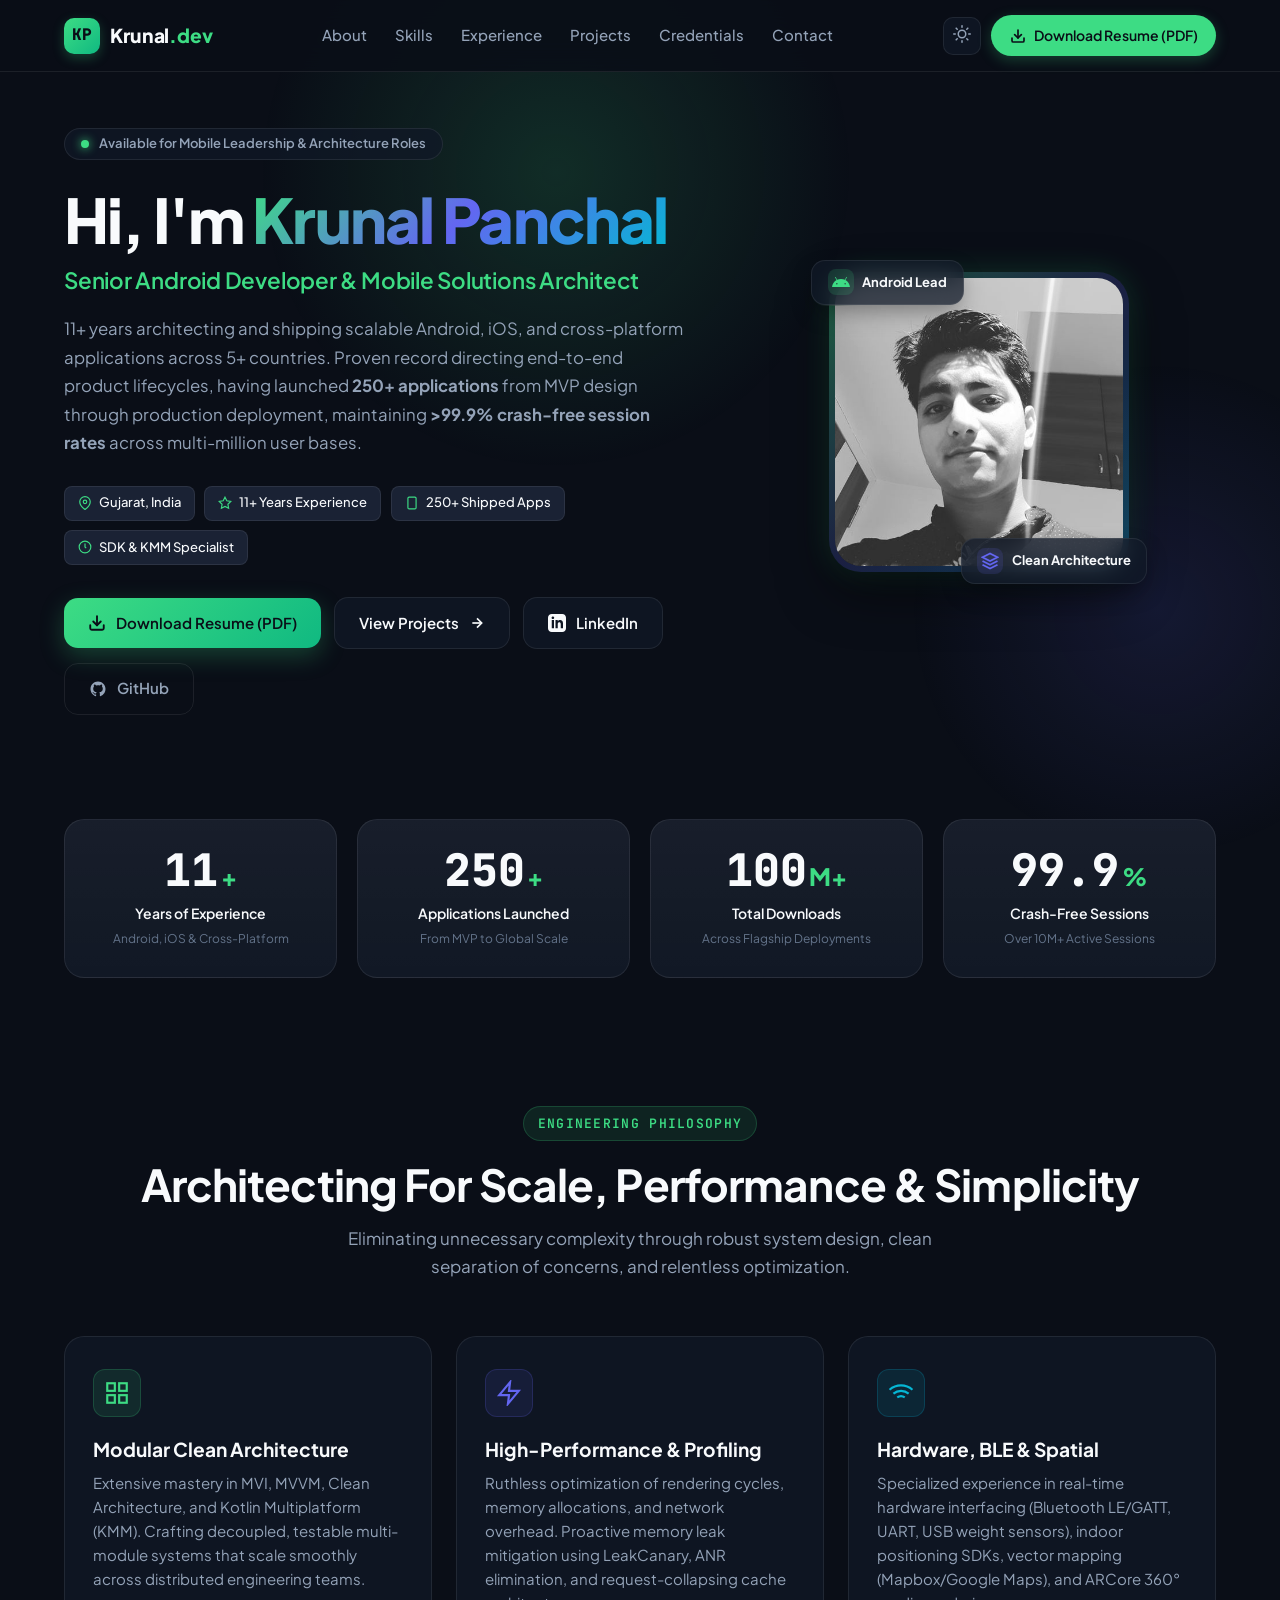
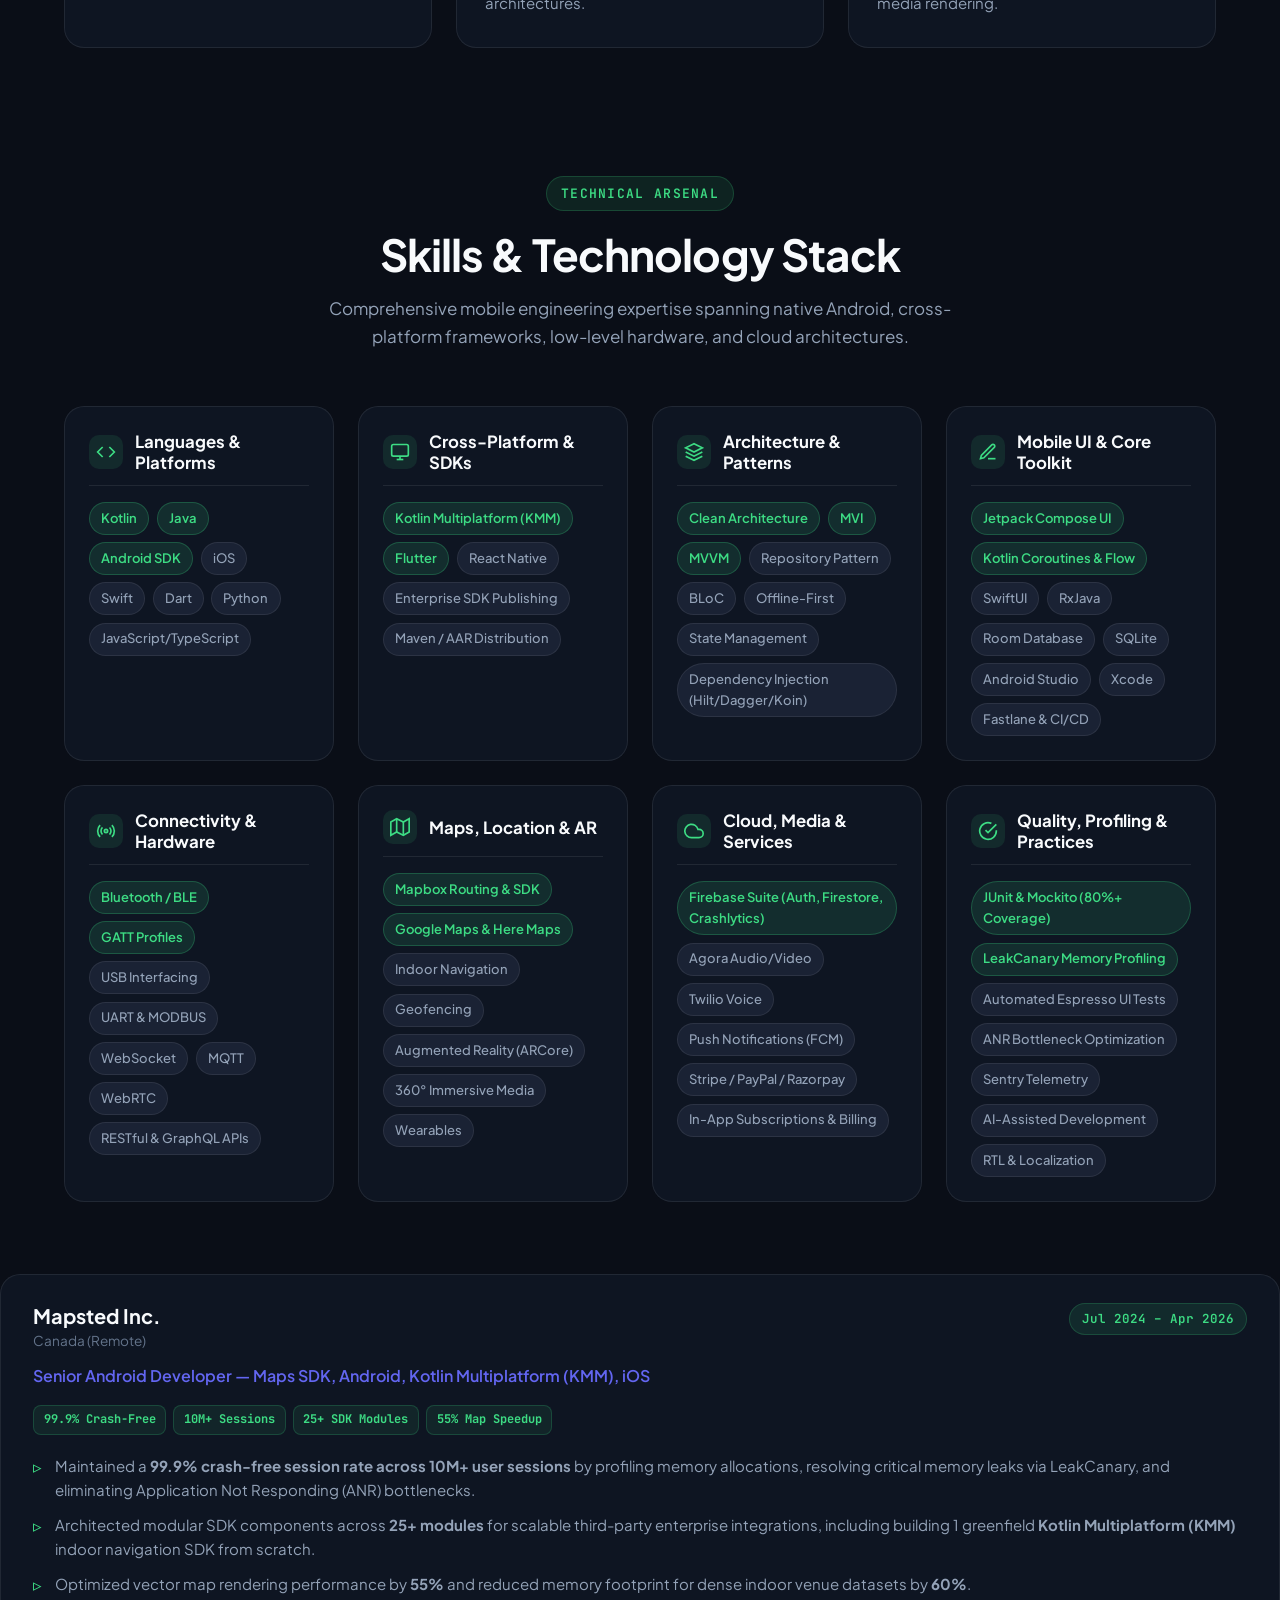
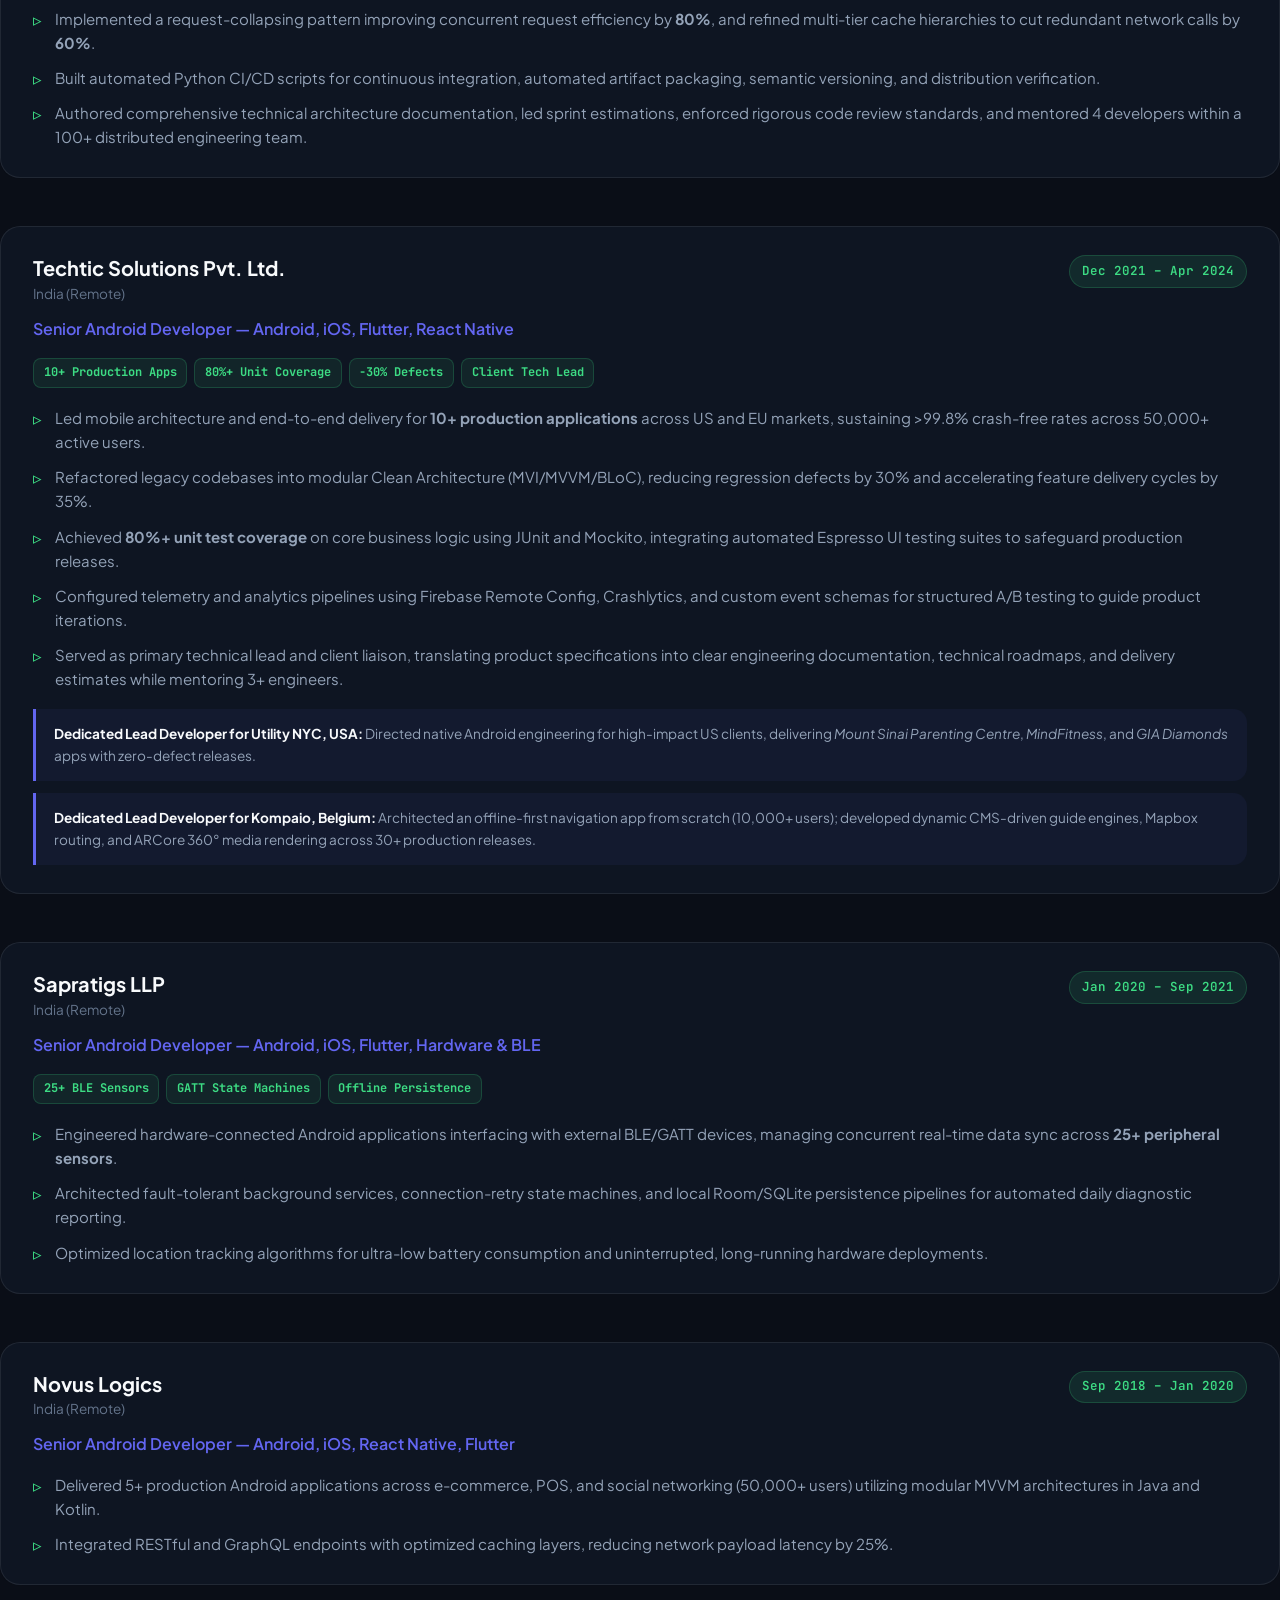
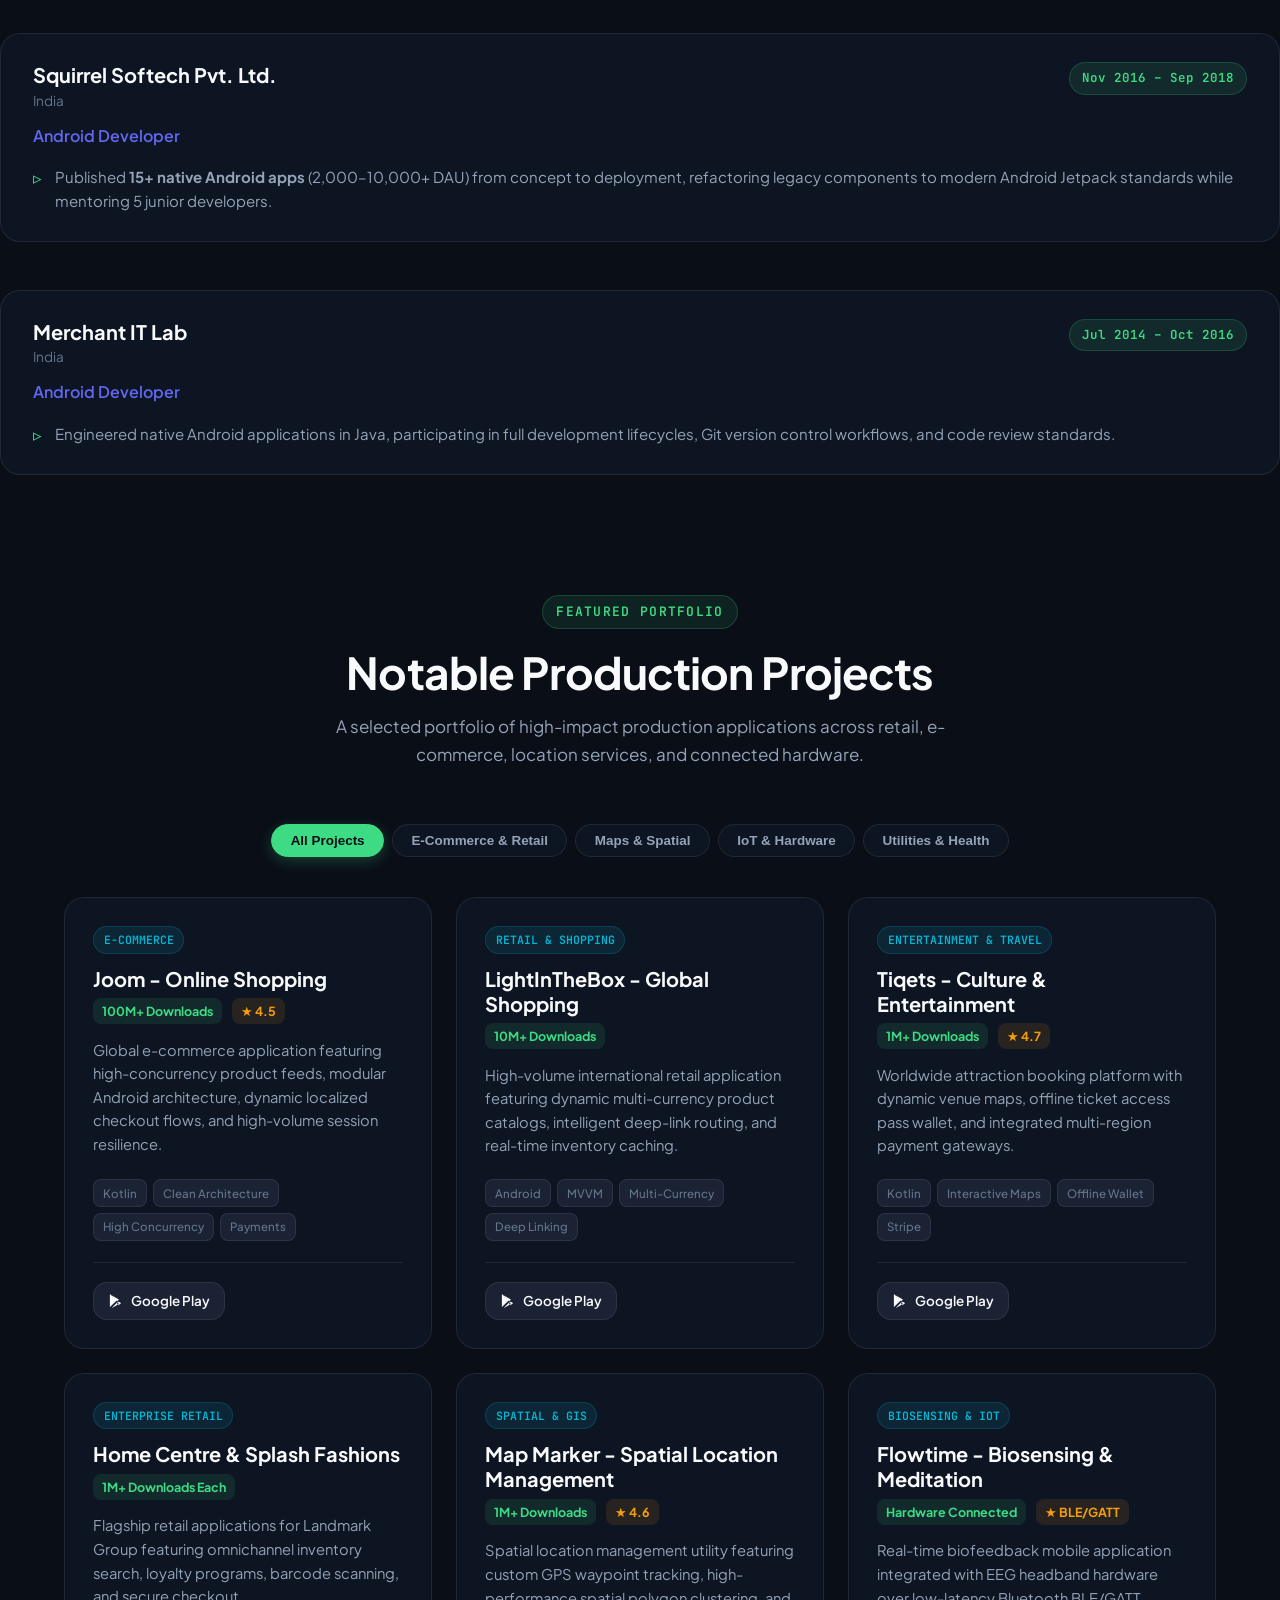
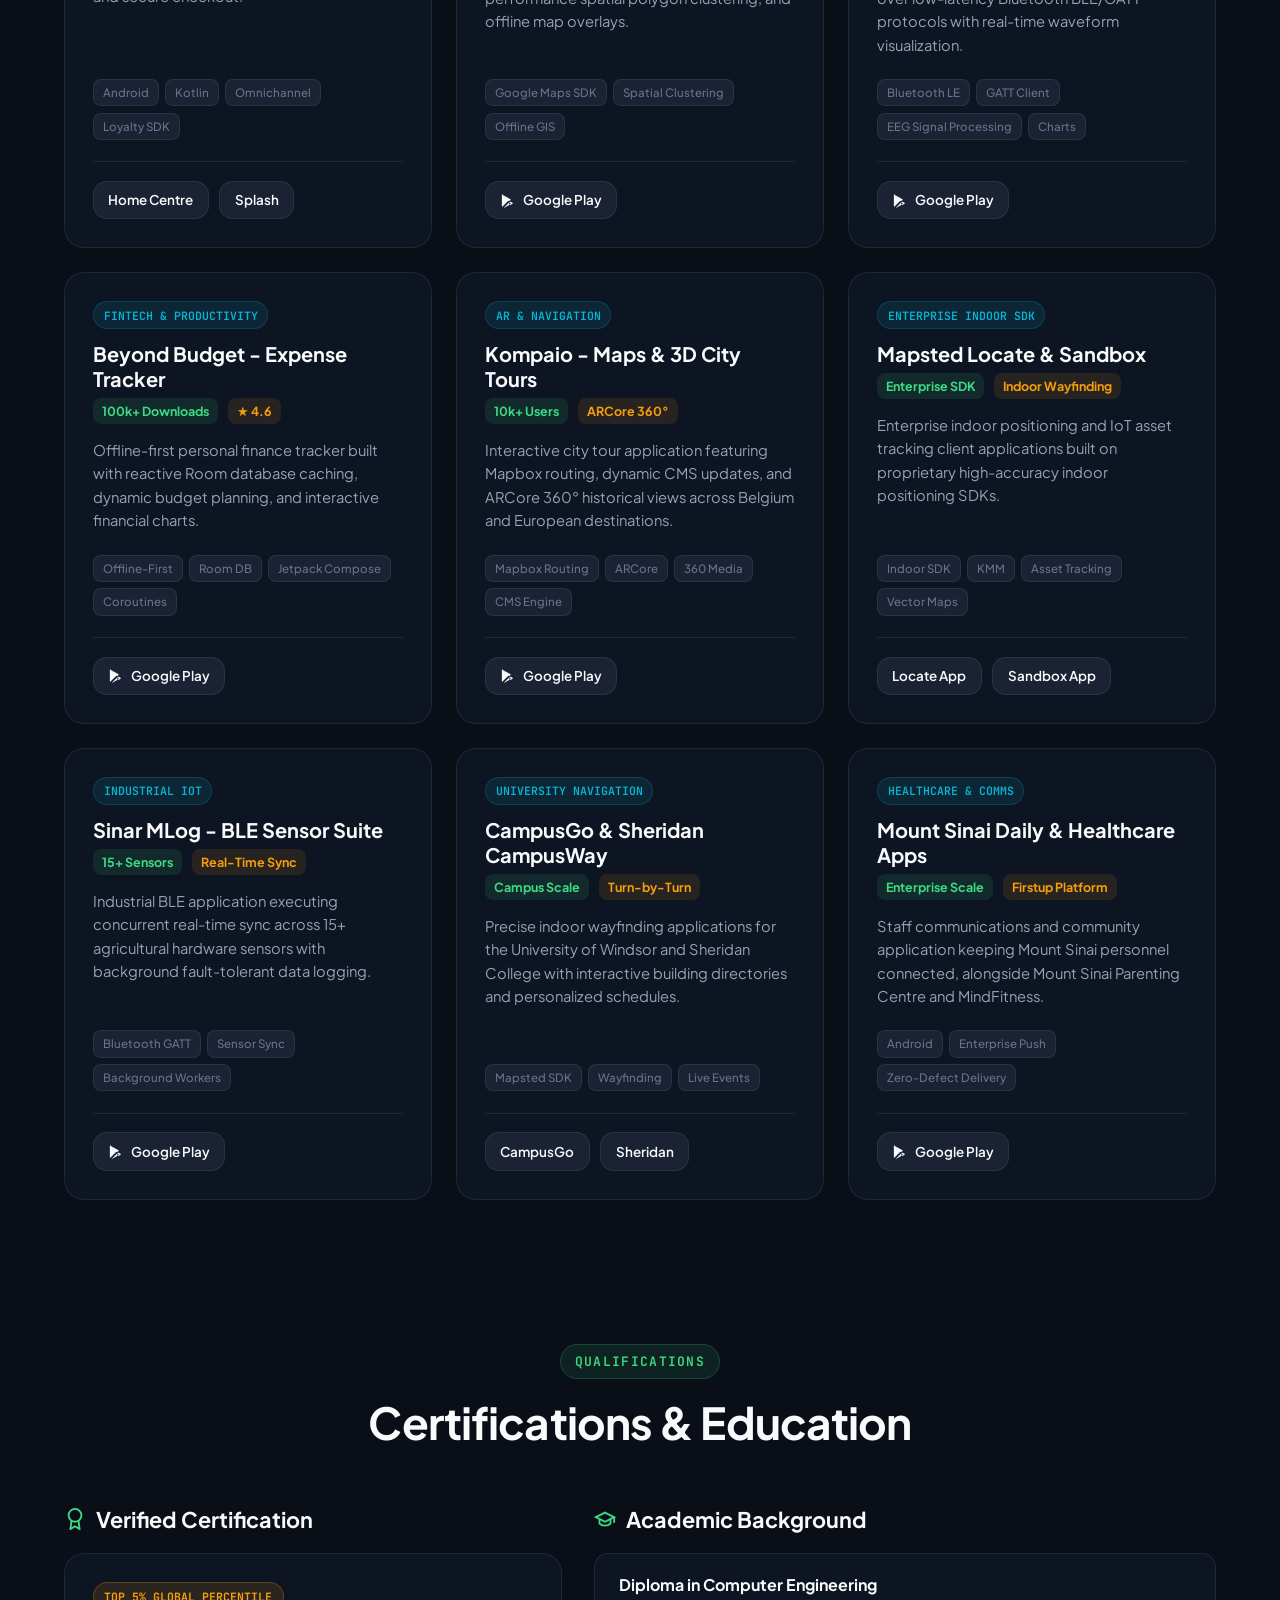
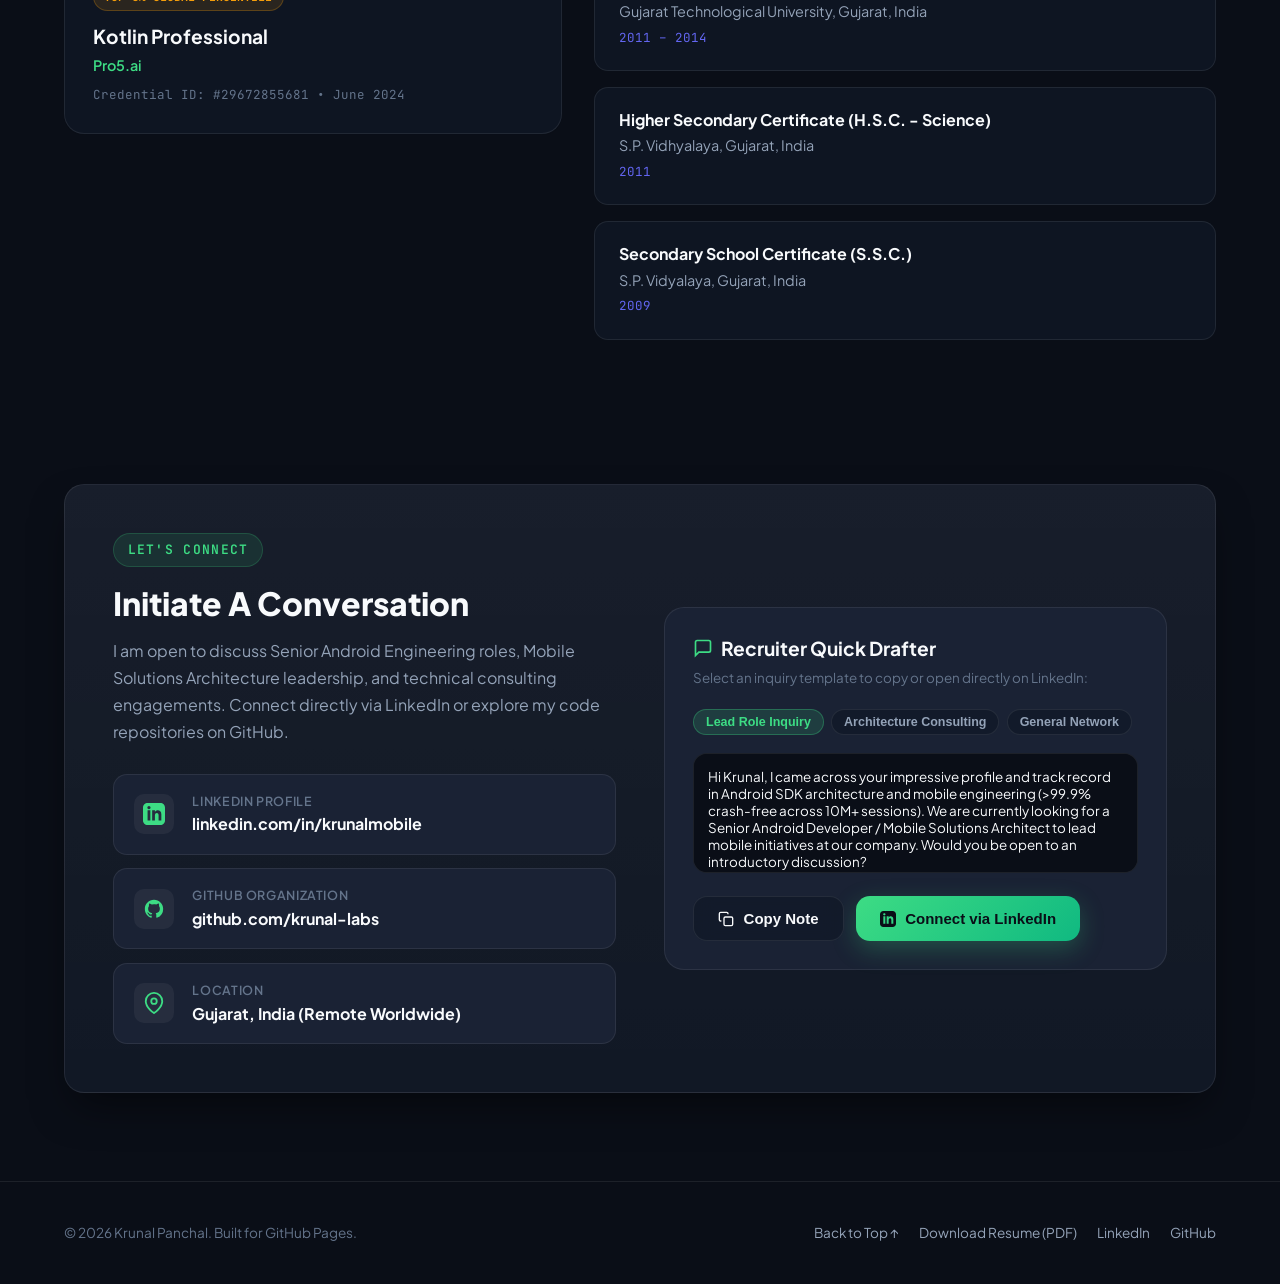
==== commit 0a90c5dc: "chore: replace private profile image name with profile.jpg and remove private references" ====
--- a/index.html
+++ b/index.html
@@ -15,7 +15,7 @@
   <meta property="og:type" content="website">
   <meta property="og:title" content="Krunal Panchal | Senior Android Developer &amp; Mobile Solutions Architect">
   <meta property="og:description" content="11+ years experience, 250+ launched apps, >99.9% crash-free session rate across 10M+ sessions. Specialized in Android SDKs, KMM, and high-scale mobile systems.">
-  <meta property="og:image" content="assets/images/krunalgeek.jpg">
+  <meta property="og:image" content="assets/images/profile.jpg">
 
   <!-- Favicon -->
   <link rel="icon" type="image/svg+xml" href="assets/images/favicon.svg">
@@ -174,7 +174,7 @@
         <div class="hero-visual">
           <div class="avatar-wrapper">
             <div class="avatar-inner">
-              <img src="assets/images/krunalgeek.jpg" alt="Krunal Panchal - Mobile Solutions Architect" class="avatar-img" width="320" height="320">
+              <img src="assets/images/profile.jpg" alt="Krunal Panchal - Mobile Solutions Architect" class="avatar-img" width="320" height="320">
             </div>
 
             <!-- Floating Badges -->
--- a/assets/css/style.css
+++ b/assets/css/style.css
@@ -283,6 +283,10 @@
   align-items: center;
   gap: 1.75rem;
   list-style: none;
+}
+
+.mobile-resume-item {
+  display: none;
 }
 
 .nav-link {
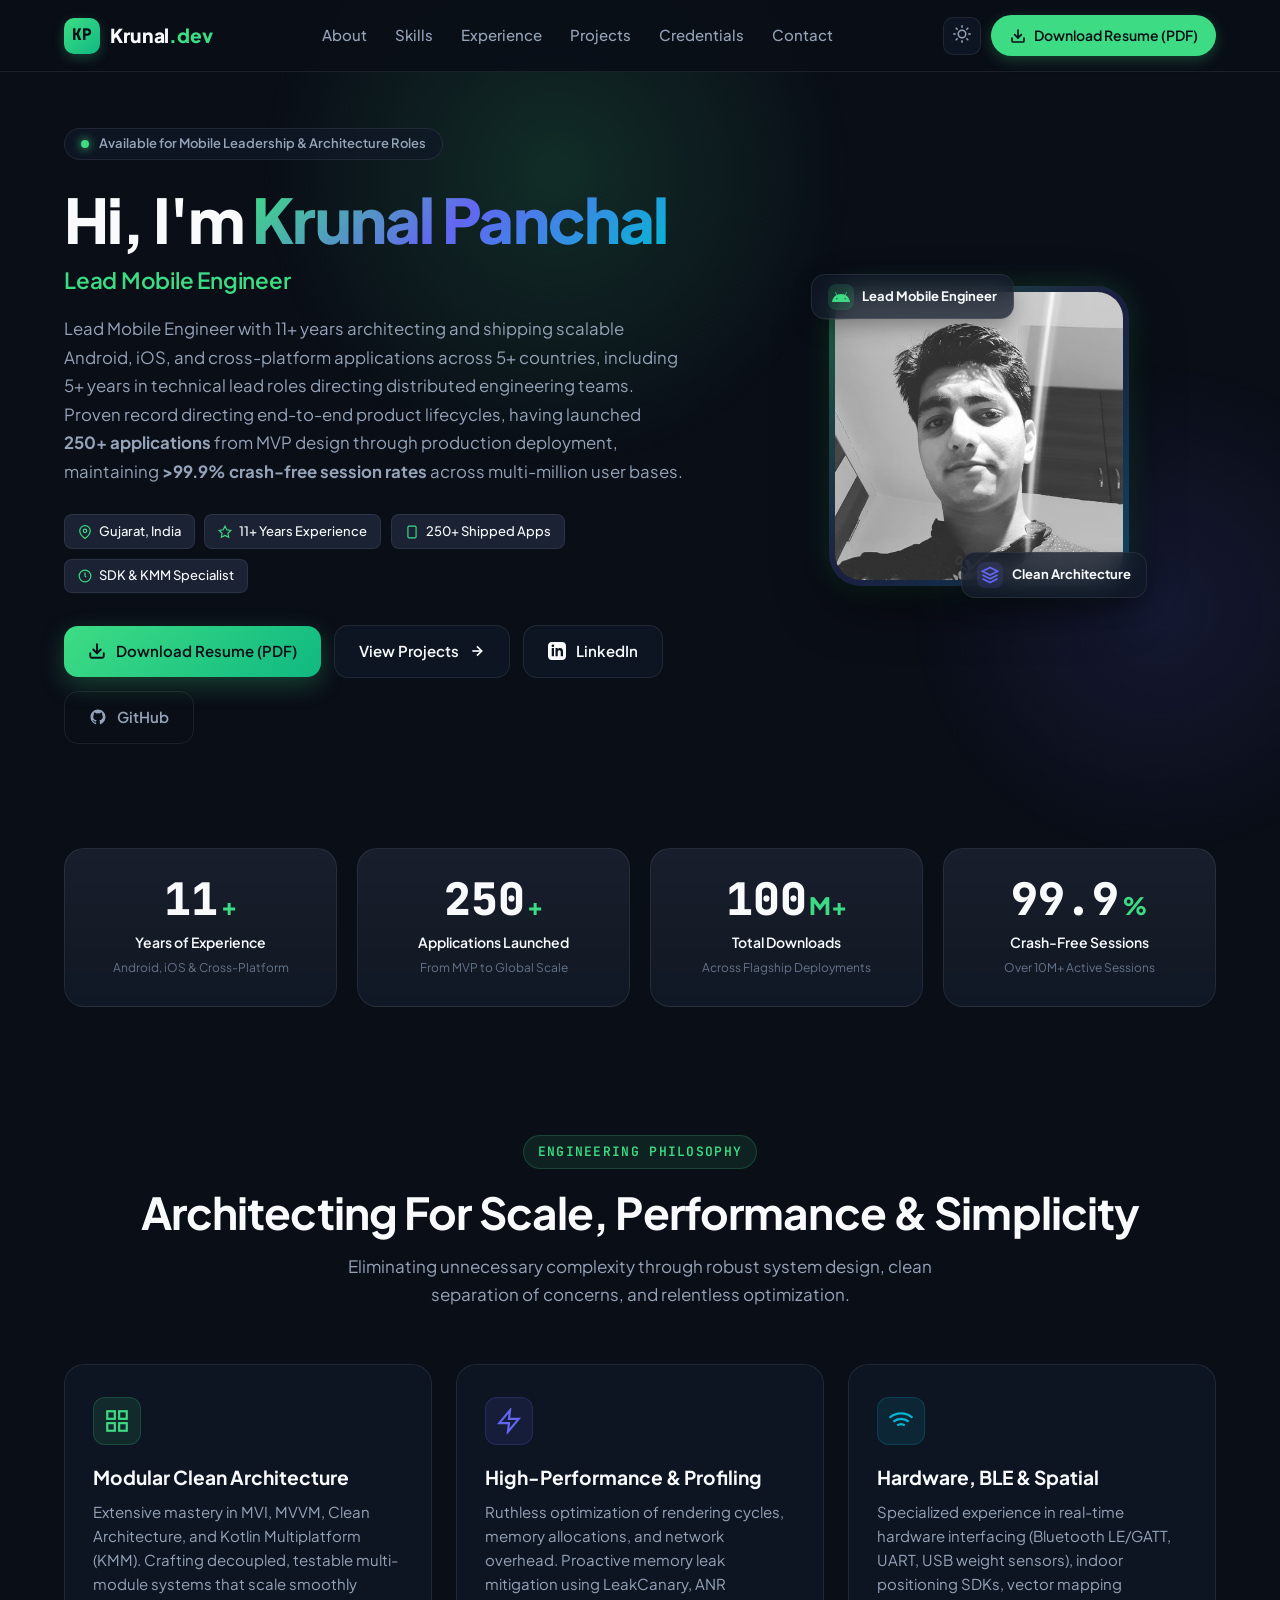
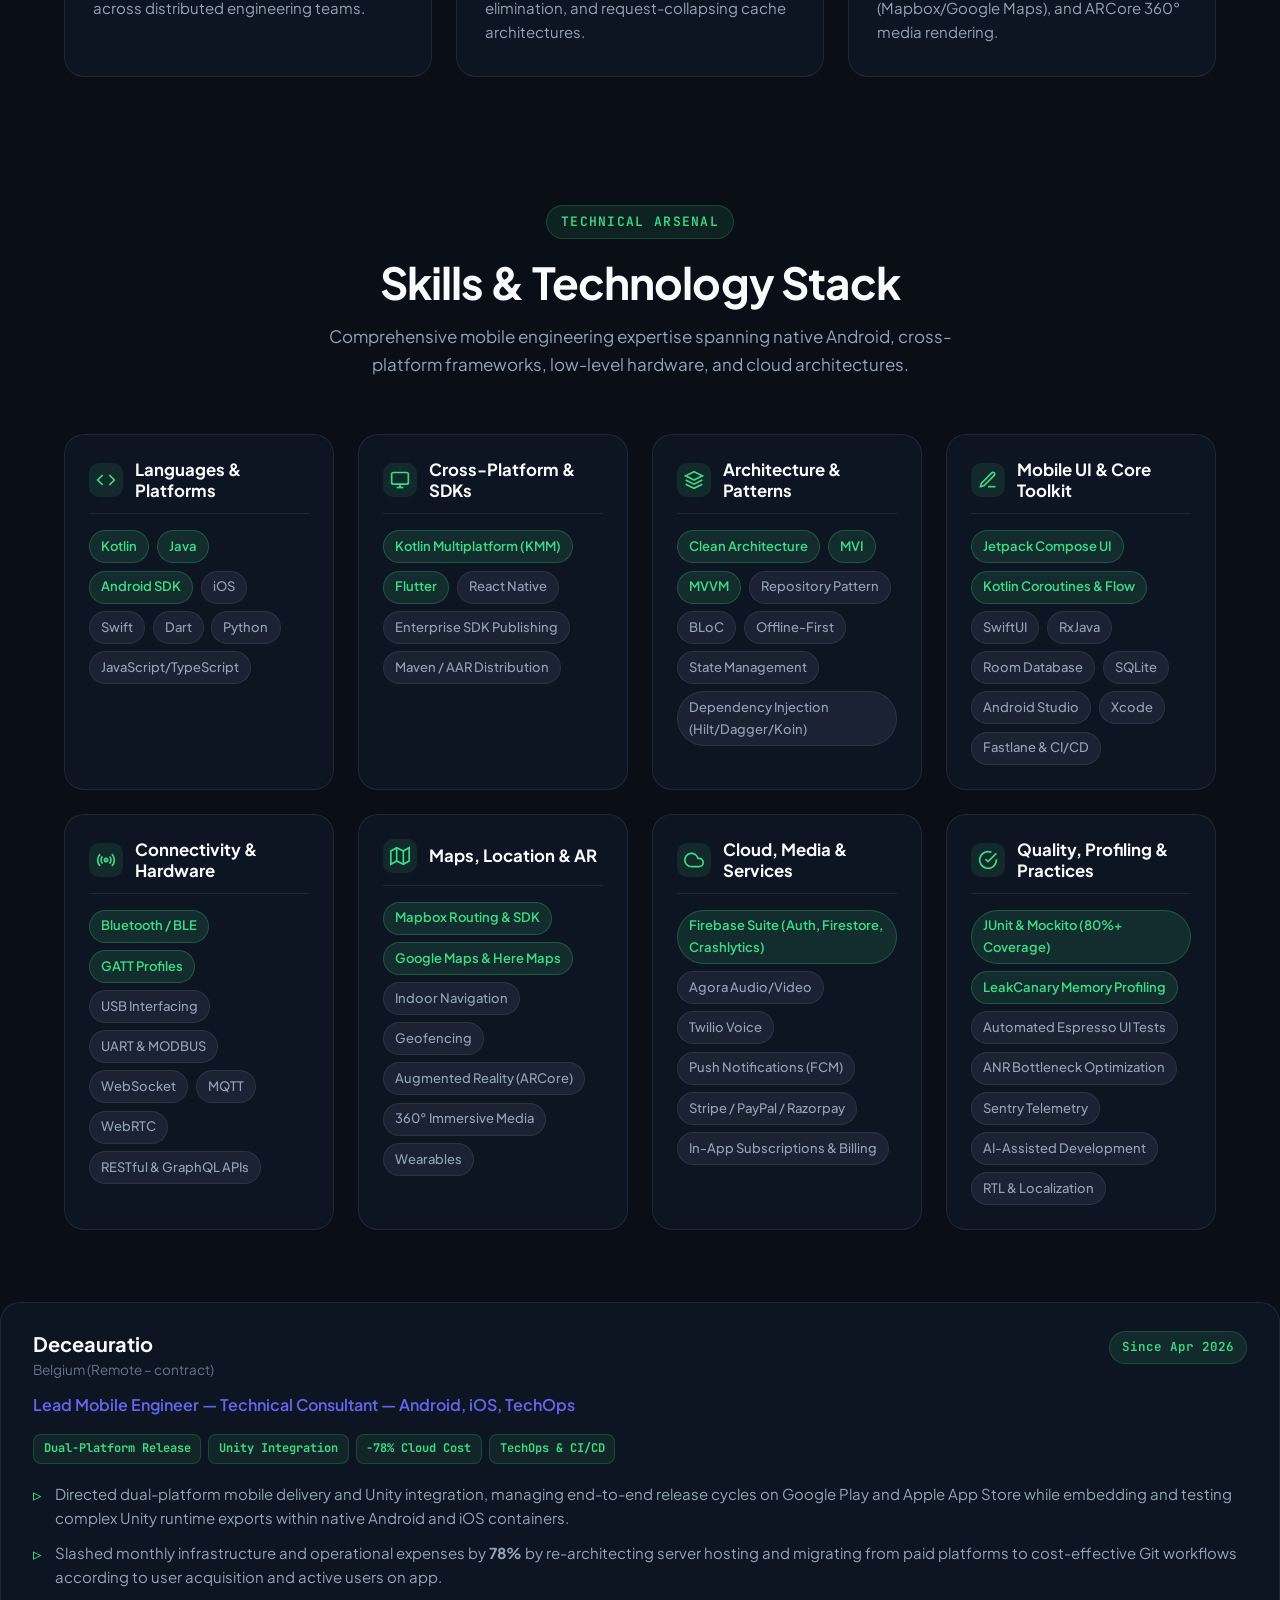
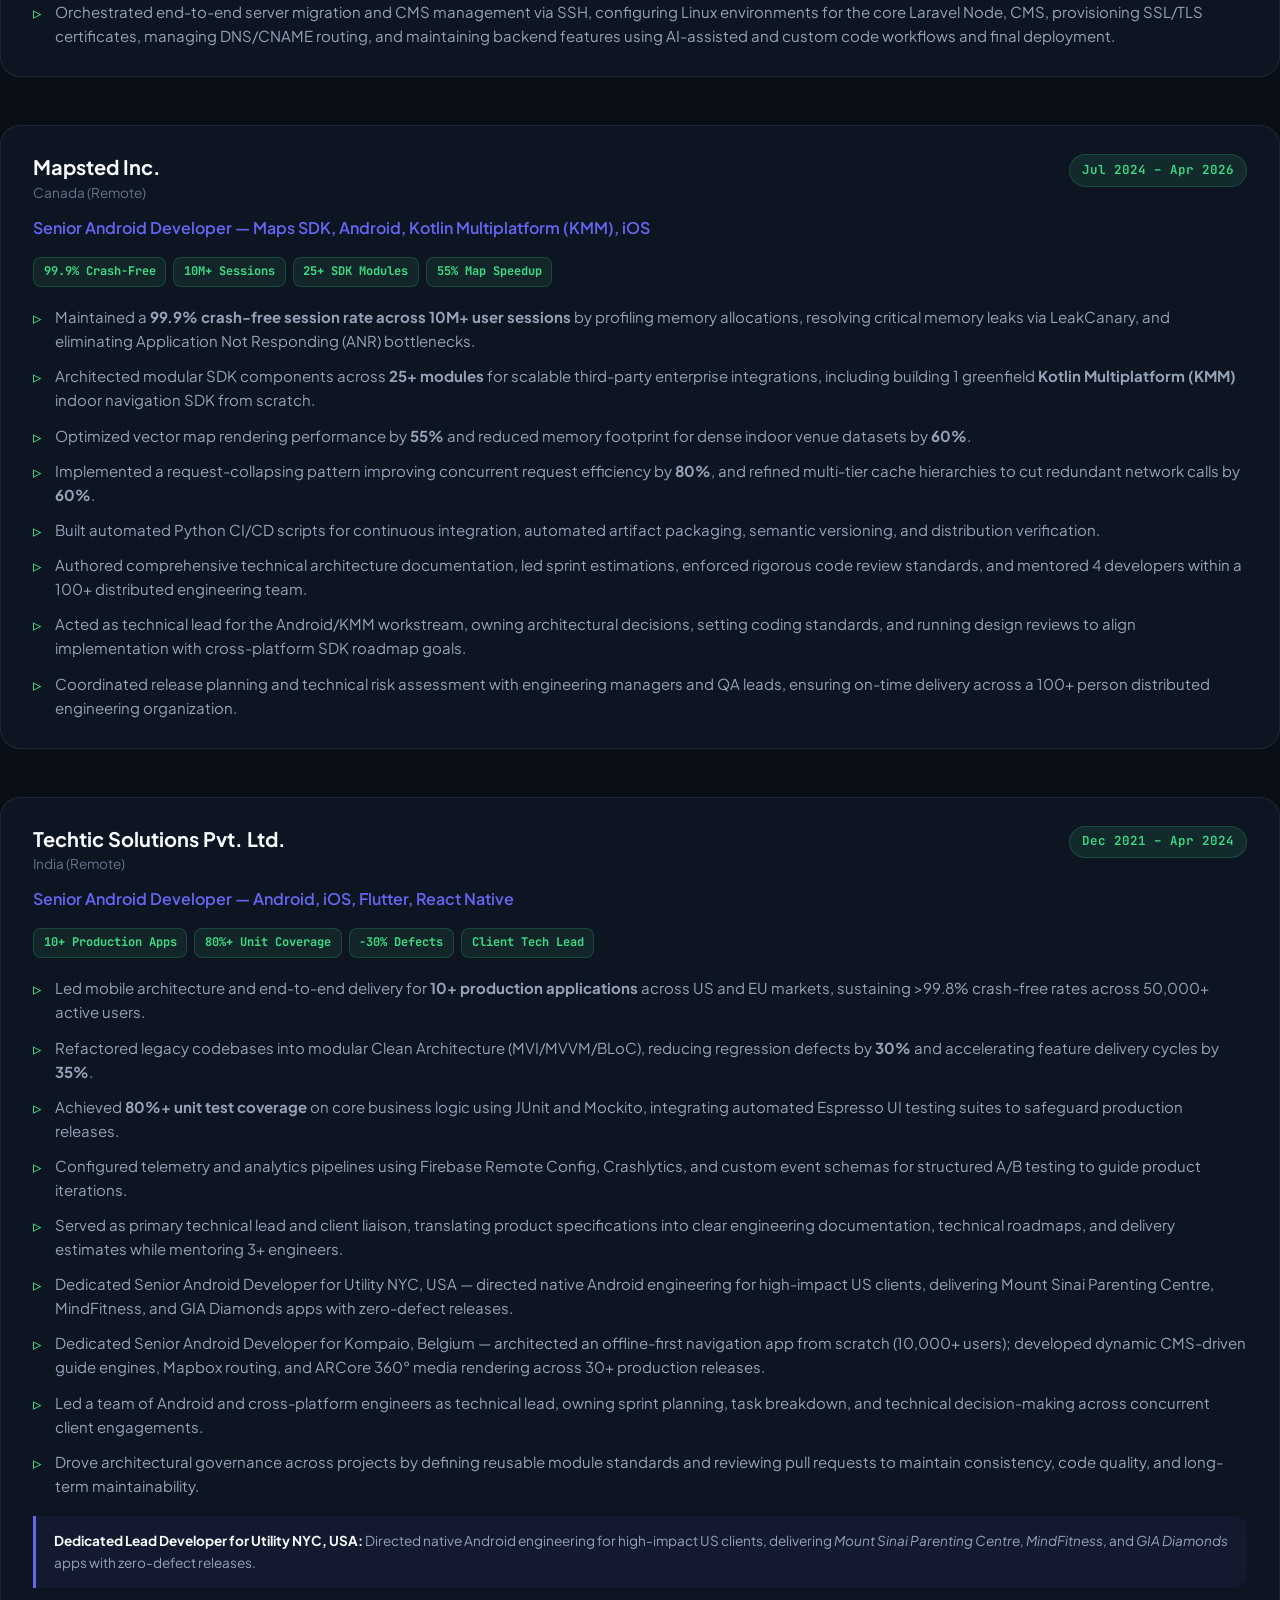
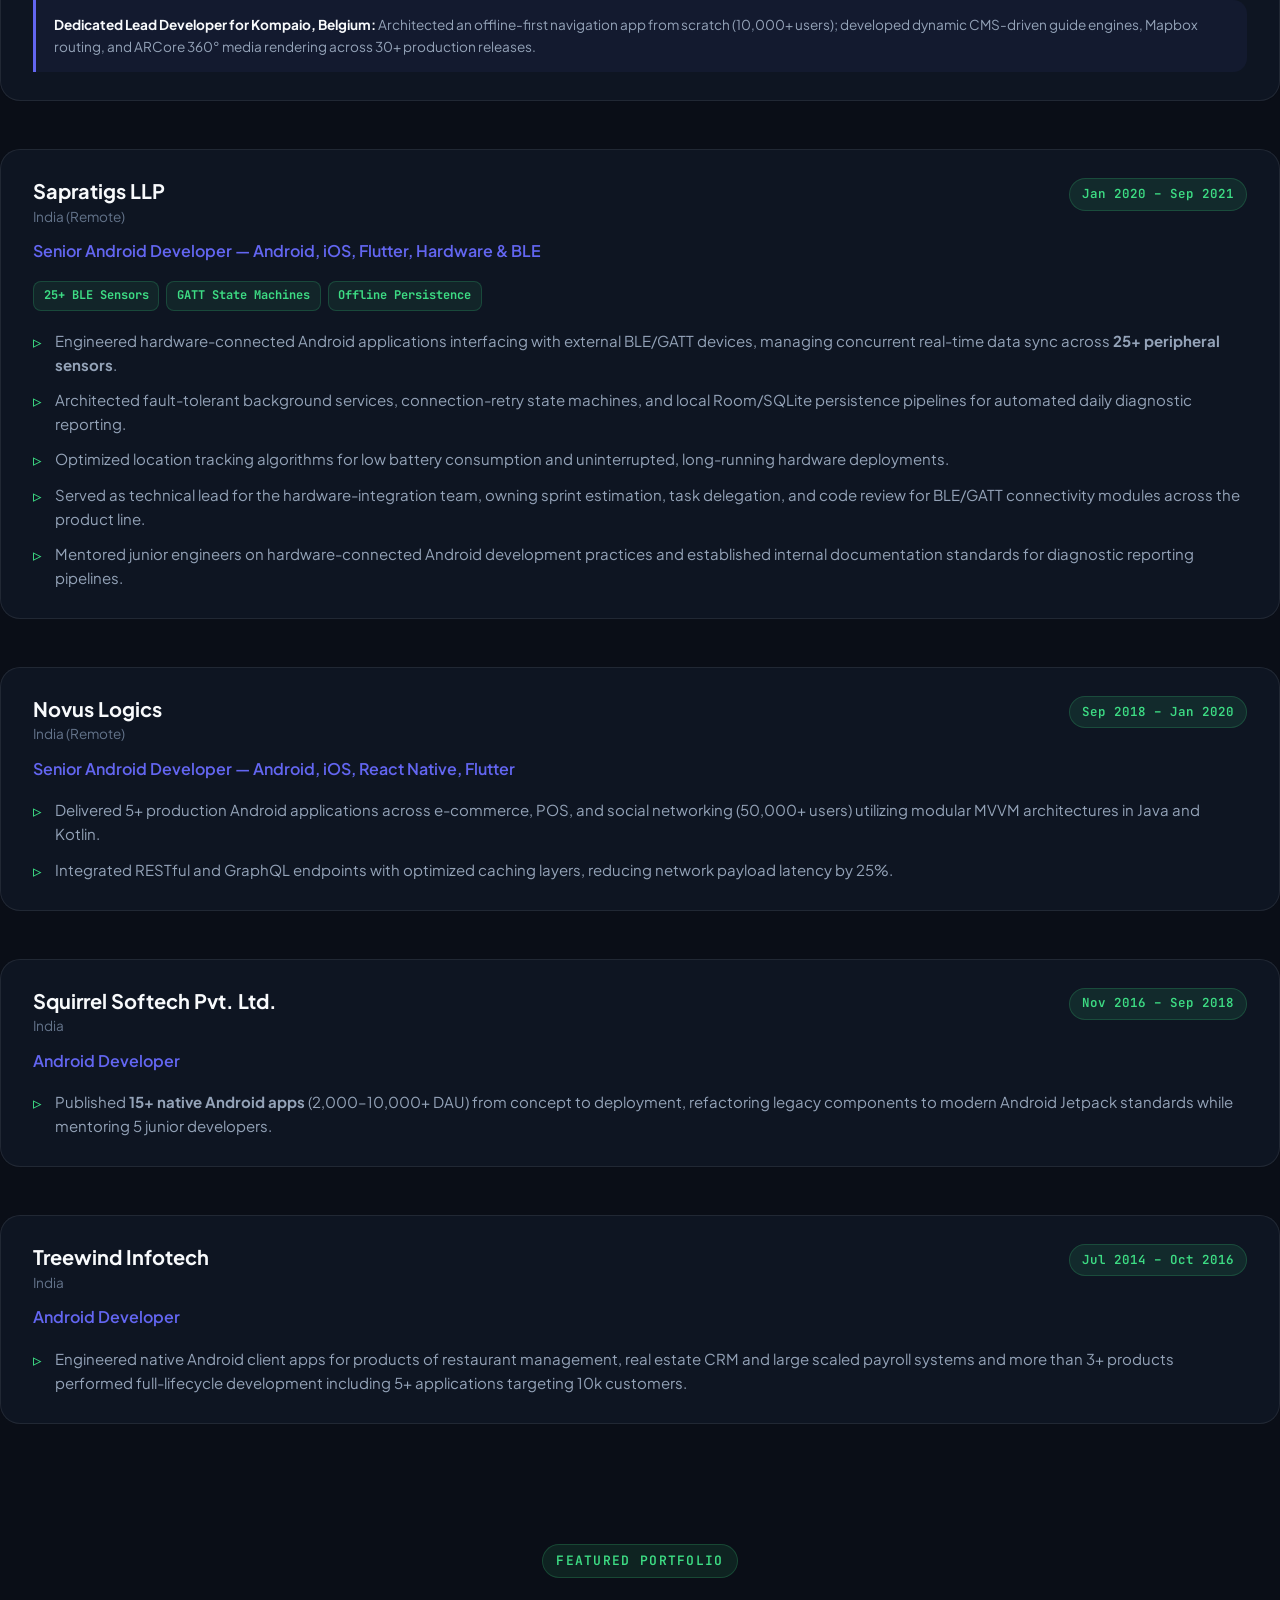
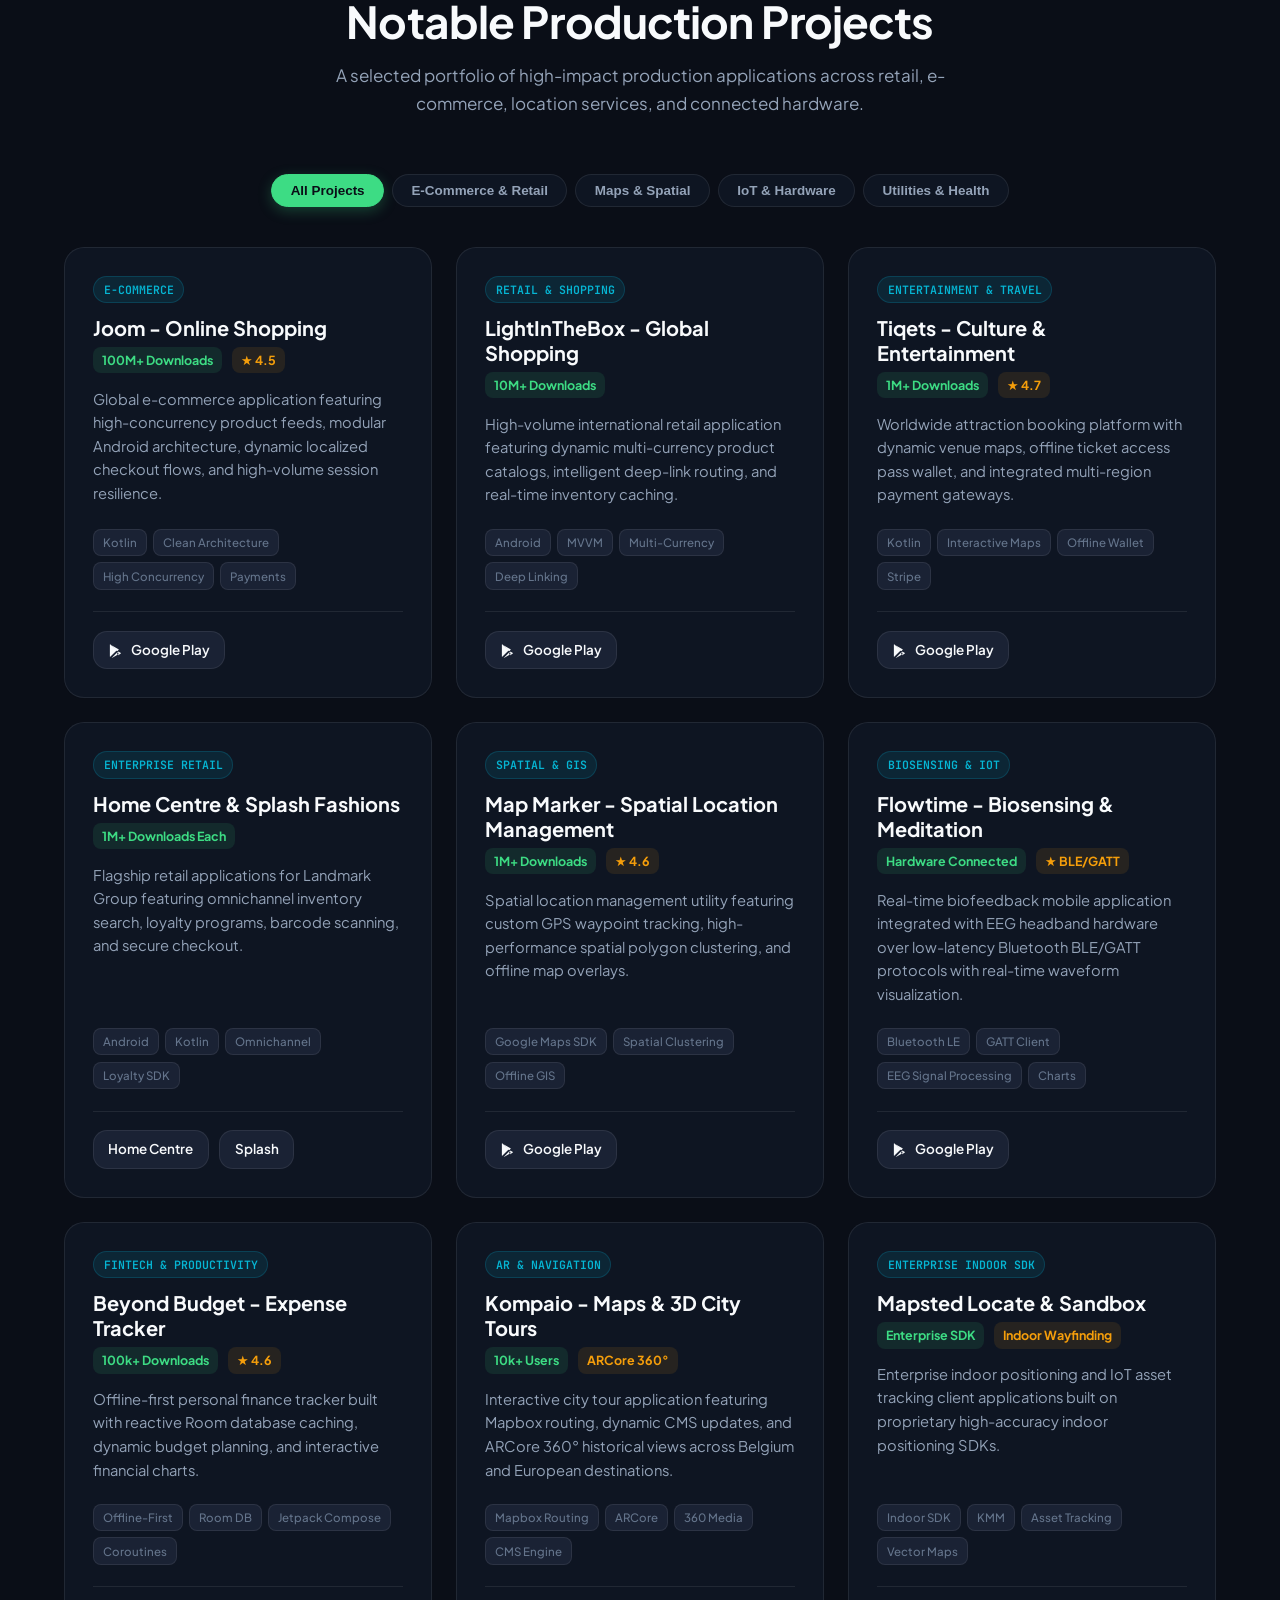
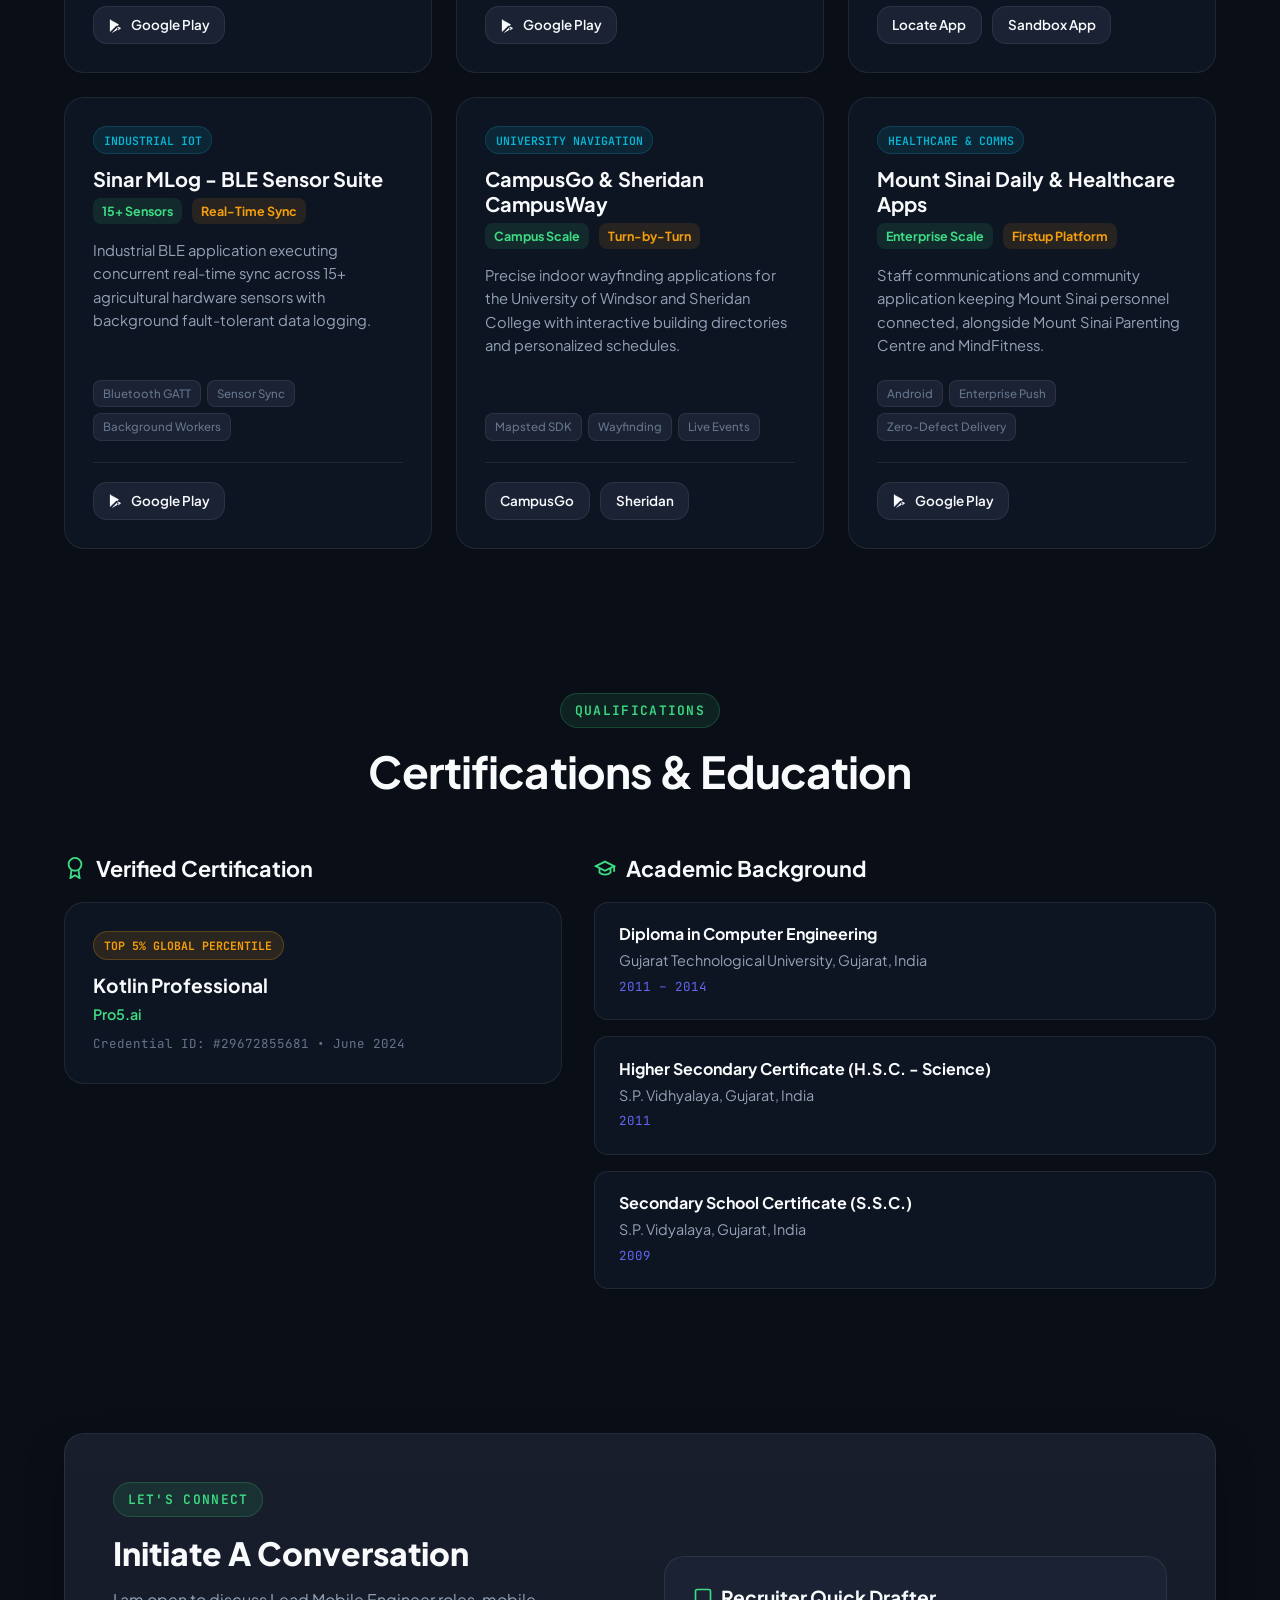
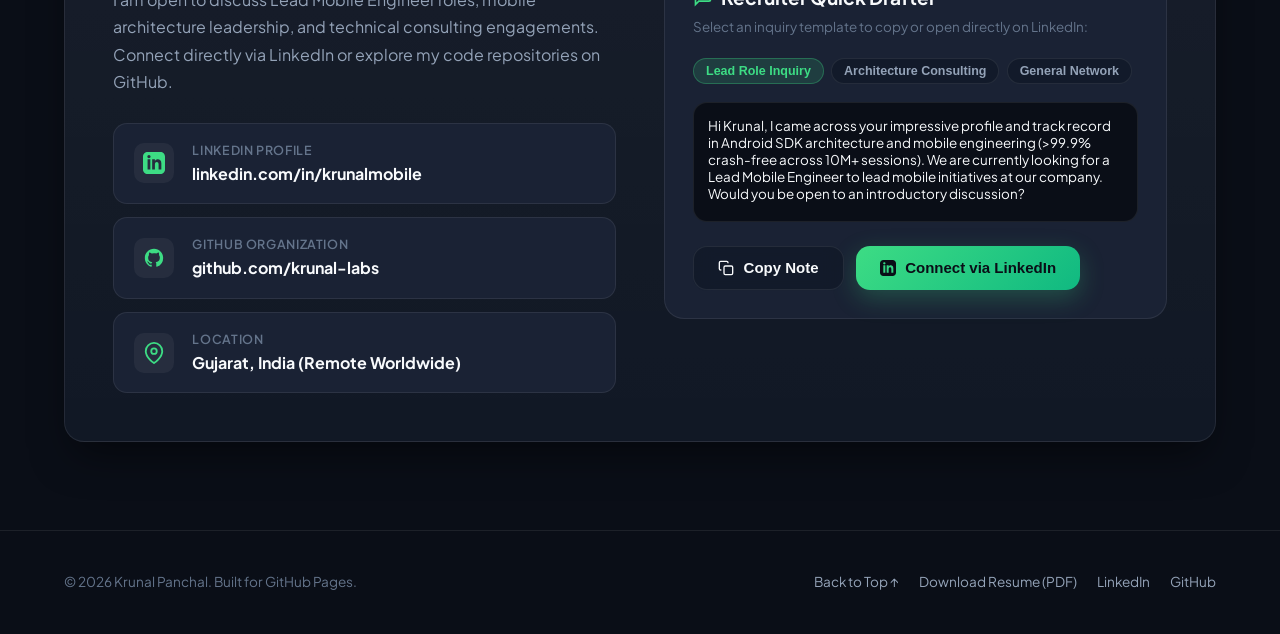
==== commit fe7ce796: "update: refresh experience and summary for Lead Mobile Engineer role" ====
--- a/index.html
+++ b/index.html
@@ -3,17 +3,17 @@
 <head>
   <meta charset="UTF-8">
   <meta name="viewport" content="width=device-width, initial-scale=1.0">
-  <title>Krunal Panchal | Senior Android Developer &amp; Mobile Solutions Architect</title>
+  <title>Krunal Panchal | Lead Mobile Engineer</title>
   
   <!-- SEO & Meta Tags -->
-  <meta name="description" content="Portfolio and resume of Krunal Panchal, Senior Android Developer and Mobile Solutions Architect with 11+ years experience architecting scalable Android, iOS, and cross-platform applications across 250+ launched apps and 100M+ downloads.">
-  <meta name="keywords" content="Krunal Panchal, Senior Android Developer, Mobile Solutions Architect, Kotlin, Android SDK, Kotlin Multiplatform, KMM, Jetpack Compose, Flutter, Clean Architecture">
+  <meta name="description" content="Portfolio and resume of Krunal Panchal, Lead Mobile Engineer with 11+ years experience architecting scalable Android, iOS, and cross-platform applications across 250+ launched apps and 100M+ downloads.">
+  <meta name="keywords" content="Krunal Panchal, Lead Mobile Engineer, Senior Android Developer, Kotlin, Android SDK, Kotlin Multiplatform, KMM, Jetpack Compose, Flutter, Clean Architecture">
   <meta name="author" content="Krunal Panchal">
   <meta name="robots" content="index, follow">
 
   <!-- Open Graph / Social Sharing -->
   <meta property="og:type" content="website">
-  <meta property="og:title" content="Krunal Panchal | Senior Android Developer &amp; Mobile Solutions Architect">
+  <meta property="og:title" content="Krunal Panchal | Lead Mobile Engineer">
   <meta property="og:description" content="11+ years experience, 250+ launched apps, >99.9% crash-free session rate across 10M+ sessions. Specialized in Android SDKs, KMM, and high-scale mobile systems.">
   <meta property="og:image" content="assets/images/profile.jpg">
 
@@ -53,7 +53,7 @@
           <li><a href="#credentials" class="nav-link">Credentials</a></li>
           <li><a href="#contact" class="nav-link">Contact</a></li>
           <li class="mobile-resume-item">
-            <a href="assets/resume/Krunal_Panchal_Resume.pdf" download="Krunal_Panchal_Senior_Android_Developer.pdf" class="mobile-resume-btn">
+            <a href="assets/resume/Krunal_Panchal_Resume.pdf" download="Krunal_Panchal_Lead_Mobile_Engineer.pdf" class="mobile-resume-btn">
               <svg width="16" height="16" viewBox="0 0 24 24" fill="none" stroke="currentColor" stroke-width="2.5"><path d="M21 15v4a2 2 0 0 1-2 2H5a2 2 0 0 1-2-2v-4"></path><polyline points="7 10 12 15 17 10"></polyline><line x1="12" y1="15" x2="12" y2="3"></line></svg>
               <span>Download Resume (PDF)</span>
             </a>
@@ -80,7 +80,7 @@
         </button>
 
         <!-- Download ATS PDF Resume (Desktop) -->
-        <a href="assets/resume/Krunal_Panchal_Resume.pdf" download="Krunal_Panchal_Senior_Android_Developer.pdf" class="nav-btn nav-btn-primary desktop-resume-btn" id="download-resume-btn" title="Download ATS-Friendly PDF Resume">
+        <a href="assets/resume/Krunal_Panchal_Resume.pdf" download="Krunal_Panchal_Lead_Mobile_Engineer.pdf" class="nav-btn nav-btn-primary desktop-resume-btn" id="download-resume-btn" title="Download ATS-Friendly PDF Resume">
           <svg width="16" height="16" viewBox="0 0 24 24" fill="none" stroke="currentColor" stroke-width="2.5" stroke-linecap="round" stroke-linejoin="round">
             <path d="M21 15v4a2 2 0 0 1-2 2H5a2 2 0 0 1-2-2v-4"></path>
             <polyline points="7 10 12 15 17 10"></polyline>
@@ -117,11 +117,11 @@
             Hi, I'm <span class="gradient-text">Krunal Panchal</span>
           </h1>
           <h2 class="hero-subtitle">
-            Senior Android Developer &amp; Mobile Solutions Architect
+            Lead Mobile Engineer
           </h2>
 
           <p class="hero-bio">
-            11+ years architecting and shipping scalable Android, iOS, and cross-platform applications across 5+ countries. Proven record directing end-to-end product lifecycles, having launched <strong>250+ applications</strong> from MVP design through production deployment, maintaining <strong>&gt;99.9% crash-free session rates</strong> across multi-million user bases.
+            Lead Mobile Engineer with 11+ years architecting and shipping scalable Android, iOS, and cross-platform applications across 5+ countries, including 5+ years in technical lead roles directing distributed engineering teams. Proven record directing end-to-end product lifecycles, having launched <strong>250+ applications</strong> from MVP design through production deployment, maintaining <strong>&gt;99.9% crash-free session rates</strong> across multi-million user bases.
           </p>
 
           <div class="hero-chips">
@@ -144,7 +144,7 @@
           </div>
 
           <div class="hero-actions">
-            <a href="assets/resume/Krunal_Panchal_Resume.pdf" download="Krunal_Panchal_Senior_Android_Developer.pdf" class="btn btn-primary" title="Download ATS-Friendly PDF Resume">
+            <a href="assets/resume/Krunal_Panchal_Resume.pdf" download="Krunal_Panchal_Lead_Mobile_Engineer.pdf" class="btn btn-primary" title="Download ATS-Friendly PDF Resume">
               <svg width="18" height="18" viewBox="0 0 24 24" fill="none" stroke="currentColor" stroke-width="2.5" stroke-linecap="round" stroke-linejoin="round">
                 <path d="M21 15v4a2 2 0 0 1-2 2H5a2 2 0 0 1-2-2v-4"></path>
                 <polyline points="7 10 12 15 17 10"></polyline>
@@ -174,7 +174,7 @@
         <div class="hero-visual">
           <div class="avatar-wrapper">
             <div class="avatar-inner">
-              <img src="assets/images/profile.jpg" alt="Krunal Panchal - Mobile Solutions Architect" class="avatar-img" width="320" height="320">
+              <img src="assets/images/profile.jpg" alt="Krunal Panchal - Lead Mobile Engineer" class="avatar-img" width="320" height="320">
             </div>
 
             <!-- Floating Badges -->
@@ -184,7 +184,7 @@
                   <path d="M17.523 15.3414c-.5511 0-.9993-.4486-.9993-.9997s.4482-.9993.9993-.9993c.551 0 .9993.4482.9993.9993.0001.5511-.4483.9997-.9993.9997m-11.046 0c-.5511 0-.9993-.4486-.9993-.9997s.4482-.9993.9993-.9993c.5511 0 .9993.4482.9993.9993 0 .5511-.4482.9997-.9993.9997m11.4045-6.02l1.9973-3.4592a.416.416 0 00-.1521-.5676.416.416 0 00-.5676.1521l-2.0223 3.503C15.5902 8.4126 13.8533 8.125 12 8.125s-3.5902.2876-5.1368.8247L4.8409 5.4467a.4161.4161 0 00-.5677-.1521.4157.4157 0 00-.1521.5676l1.9973 3.4592C2.6889 11.1867.3432 14.6589 0 18.775h24c-.3432-4.1161-2.6889-7.5883-6.1185-9.4536"/>
                 </svg>
               </div>
-              <span>Android Lead</span>
+              <span>Lead Mobile Engineer</span>
             </div>
 
             <div class="floating-badge badge-bottom-right">
@@ -491,7 +491,37 @@
         </div>
 
         <div class="timeline">
-          <!-- Role 1: Mapsted -->
+          <!-- Role 1: Deceauratio -->
+          <div class="timeline-item">
+            <div class="timeline-dot"></div>
+            <div class="timeline-card">
+              <div class="timeline-header">
+                <div>
+                  <h3 class="company-title">Deceauratio</h3>
+                  <div class="company-meta">
+                    <span>Belgium (Remote – contract)</span>
+                  </div>
+                </div>
+                <span class="timeline-date-badge">Since Apr 2026</span>
+              </div>
+              <div class="role-title">Lead Mobile Engineer — Technical Consultant — Android, iOS, TechOps</div>
+
+              <div class="timeline-highlights">
+                <span class="highlight-badge">Dual-Platform Release</span>
+                <span class="highlight-badge">Unity Integration</span>
+                <span class="highlight-badge">-78% Cloud Cost</span>
+                <span class="highlight-badge">TechOps &amp; CI/CD</span>
+              </div>
+
+              <ul class="timeline-list">
+                <li>Directed dual-platform mobile delivery and Unity integration, managing end-to-end release cycles on Google Play and Apple App Store while embedding and testing complex Unity runtime exports within native Android and iOS containers.</li>
+                <li>Slashed monthly infrastructure and operational expenses by <strong>78%</strong> by re-architecting server hosting and migrating from paid platforms to cost-effective Git workflows according to user acquisition and active users on app.</li>
+                <li>Orchestrated end-to-end server migration and CMS management via SSH, configuring Linux environments for the core Laravel Node, CMS, provisioning SSL/TLS certificates, managing DNS/CNAME routing, and maintaining backend features using AI-assisted and custom code workflows and final deployment.</li>
+              </ul>
+            </div>
+          </div>
+
+          <!-- Role 2: Mapsted -->
           <div class="timeline-item">
             <div class="timeline-dot"></div>
             <div class="timeline-card">
@@ -520,11 +550,13 @@
                 <li>Implemented a request-collapsing pattern improving concurrent request efficiency by <strong>80%</strong>, and refined multi-tier cache hierarchies to cut redundant network calls by <strong>60%</strong>.</li>
                 <li>Built automated Python CI/CD scripts for continuous integration, automated artifact packaging, semantic versioning, and distribution verification.</li>
                 <li>Authored comprehensive technical architecture documentation, led sprint estimations, enforced rigorous code review standards, and mentored 4 developers within a 100+ distributed engineering team.</li>
+                <li>Acted as technical lead for the Android/KMM workstream, owning architectural decisions, setting coding standards, and running design reviews to align implementation with cross-platform SDK roadmap goals.</li>
+                <li>Coordinated release planning and technical risk assessment with engineering managers and QA leads, ensuring on-time delivery across a 100+ person distributed engineering organization.</li>
               </ul>
             </div>
           </div>
 
-          <!-- Role 2: Techtic Solutions -->
+          <!-- Role 3: Techtic Solutions -->
           <div class="timeline-item">
             <div class="timeline-dot"></div>
             <div class="timeline-card">
@@ -548,10 +580,14 @@
 
               <ul class="timeline-list">
                 <li>Led mobile architecture and end-to-end delivery for <strong>10+ production applications</strong> across US and EU markets, sustaining &gt;99.8% crash-free rates across 50,000+ active users.</li>
-                <li>Refactored legacy codebases into modular Clean Architecture (MVI/MVVM/BLoC), reducing regression defects by 30% and accelerating feature delivery cycles by 35%.</li>
+                <li>Refactored legacy codebases into modular Clean Architecture (MVI/MVVM/BLoC), reducing regression defects by <strong>30%</strong> and accelerating feature delivery cycles by <strong>35%</strong>.</li>
                 <li>Achieved <strong>80%+ unit test coverage</strong> on core business logic using JUnit and Mockito, integrating automated Espresso UI testing suites to safeguard production releases.</li>
                 <li>Configured telemetry and analytics pipelines using Firebase Remote Config, Crashlytics, and custom event schemas for structured A/B testing to guide product iterations.</li>
                 <li>Served as primary technical lead and client liaison, translating product specifications into clear engineering documentation, technical roadmaps, and delivery estimates while mentoring 3+ engineers.</li>
+                <li>Dedicated Senior Android Developer for Utility NYC, USA — directed native Android engineering for high-impact US clients, delivering Mount Sinai Parenting Centre, MindFitness, and GIA Diamonds apps with zero-defect releases.</li>
+                <li>Dedicated Senior Android Developer for Kompaio, Belgium — architected an offline-first navigation app from scratch (10,000+ users); developed dynamic CMS-driven guide engines, Mapbox routing, and ARCore 360° media rendering across 30+ production releases.</li>
+                <li>Led a team of Android and cross-platform engineers as technical lead, owning sprint planning, task breakdown, and technical decision-making across concurrent client engagements.</li>
+                <li>Drove architectural governance across projects by defining reusable module standards and reviewing pull requests to maintain consistency, code quality, and long-term maintainability.</li>
               </ul>
 
               <!-- Client Highlight Blocks -->
@@ -564,7 +600,7 @@
             </div>
           </div>
 
-          <!-- Role 3: Sapratigs LLP -->
+          <!-- Role 4: Sapratigs LLP -->
           <div class="timeline-item">
             <div class="timeline-dot"></div>
             <div class="timeline-card">
@@ -588,12 +624,14 @@
               <ul class="timeline-list">
                 <li>Engineered hardware-connected Android applications interfacing with external BLE/GATT devices, managing concurrent real-time data sync across <strong>25+ peripheral sensors</strong>.</li>
                 <li>Architected fault-tolerant background services, connection-retry state machines, and local Room/SQLite persistence pipelines for automated daily diagnostic reporting.</li>
-                <li>Optimized location tracking algorithms for ultra-low battery consumption and uninterrupted, long-running hardware deployments.</li>
+                <li>Optimized location tracking algorithms for low battery consumption and uninterrupted, long-running hardware deployments.</li>
+                <li>Served as technical lead for the hardware-integration team, owning sprint estimation, task delegation, and code review for BLE/GATT connectivity modules across the product line.</li>
+                <li>Mentored junior engineers on hardware-connected Android development practices and established internal documentation standards for diagnostic reporting pipelines.</li>
               </ul>
             </div>
           </div>
 
-          <!-- Role 4: Novus Logics -->
+          <!-- Role 5: Novus Logics -->
           <div class="timeline-item">
             <div class="timeline-dot"></div>
             <div class="timeline-card">
@@ -615,7 +653,7 @@
             </div>
           </div>
 
-          <!-- Role 5: Squirrel Softech -->
+          <!-- Role 6: Squirrel Softech -->
           <div class="timeline-item">
             <div class="timeline-dot"></div>
             <div class="timeline-card">
@@ -636,13 +674,13 @@
             </div>
           </div>
 
-          <!-- Role 6: Merchant IT Lab -->
+          <!-- Role 7: Treewind Infotech -->
           <div class="timeline-item">
             <div class="timeline-dot"></div>
             <div class="timeline-card">
               <div class="timeline-header">
                 <div>
-                  <h3 class="company-title">Merchant IT Lab</h3>
+                  <h3 class="company-title">Treewind Infotech</h3>
                   <div class="company-meta">
                     <span>India</span>
                   </div>
@@ -652,7 +690,7 @@
               <div class="role-title">Android Developer</div>
 
               <ul class="timeline-list">
-                <li>Engineered native Android applications in Java, participating in full development lifecycles, Git version control workflows, and code review standards.</li>
+                <li>Engineered native Android client apps for products of restaurant management, real estate CRM and large scaled payroll systems and more than 3+ products performed full-lifecycle development including 5+ applications targeting 10k customers.</li>
               </ul>
             </div>
           </div>
@@ -1080,7 +1118,7 @@
               <span class="section-tag">Let's Connect</span>
               <h2 class="contact-info-title">Initiate A Conversation</h2>
               <p class="contact-info-text">
-                I am open to discuss Senior Android Engineering roles, Mobile Solutions Architecture leadership, and technical consulting engagements. Connect directly via LinkedIn or explore my code repositories on GitHub.
+                I am open to discuss Lead Mobile Engineer roles, mobile architecture leadership, and technical consulting engagements. Connect directly via LinkedIn or explore my code repositories on GitHub.
               </p>
 
               <div class="contact-channels">
@@ -1130,7 +1168,7 @@
                 <button class="preset-chip" data-preset="quick">General Network</button>
               </div>
 
-              <textarea class="drafter-textarea" id="recruiter-message" aria-label="Recruiter Message Drafter">Hi Krunal, I came across your impressive profile and track record in Android SDK architecture and mobile engineering (>99.9% crash-free across 10M+ sessions). We are currently looking for a Senior Android Developer / Mobile Solutions Architect to lead mobile initiatives at our company. Would you be open to an introductory discussion?</textarea>
+              <textarea class="drafter-textarea" id="recruiter-message" aria-label="Recruiter Message Drafter">Hi Krunal, I came across your impressive profile and track record in Android SDK architecture and mobile engineering (>99.9% crash-free across 10M+ sessions). We are currently looking for a Lead Mobile Engineer to lead mobile initiatives at our company. Would you be open to an introductory discussion?</textarea>
 
               <div class="drafter-actions">
                 <button class="btn btn-secondary" id="copy-msg-btn">
@@ -1159,7 +1197,7 @@
       </div>
       <div class="footer-links">
         <a href="#hero" class="footer-link">Back to Top &uarr;</a>
-        <a href="assets/resume/Krunal_Panchal_Resume.pdf" download="Krunal_Panchal_Senior_Android_Developer.pdf" class="footer-link">Download Resume (PDF)</a>
+        <a href="assets/resume/Krunal_Panchal_Resume.pdf" download="Krunal_Panchal_Lead_Mobile_Engineer.pdf" class="footer-link">Download Resume (PDF)</a>
         <a href="https://linkedin.com/in/krunalmobile" target="_blank" rel="noopener noreferrer" class="footer-link">LinkedIn</a>
         <a href="https://github.com/krunal-labs" target="_blank" rel="noopener noreferrer" class="footer-link">GitHub</a>
       </div>
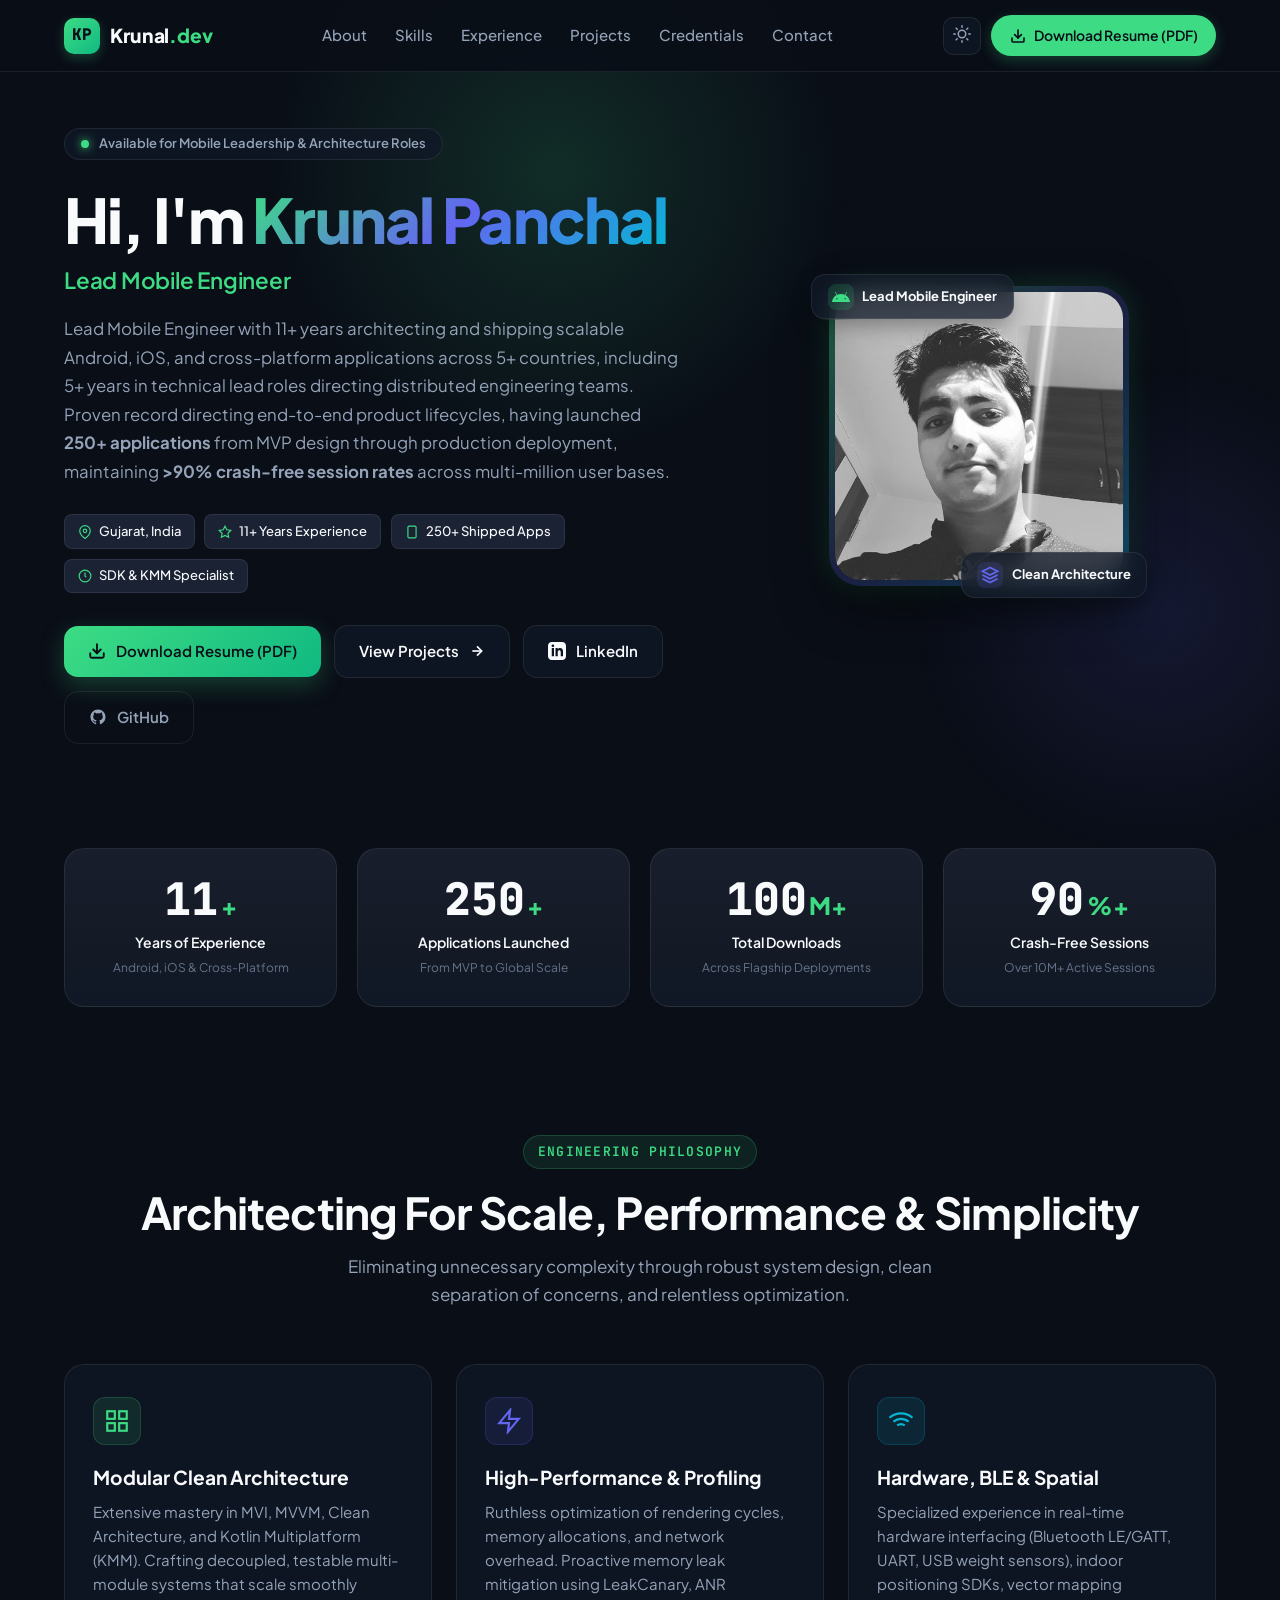
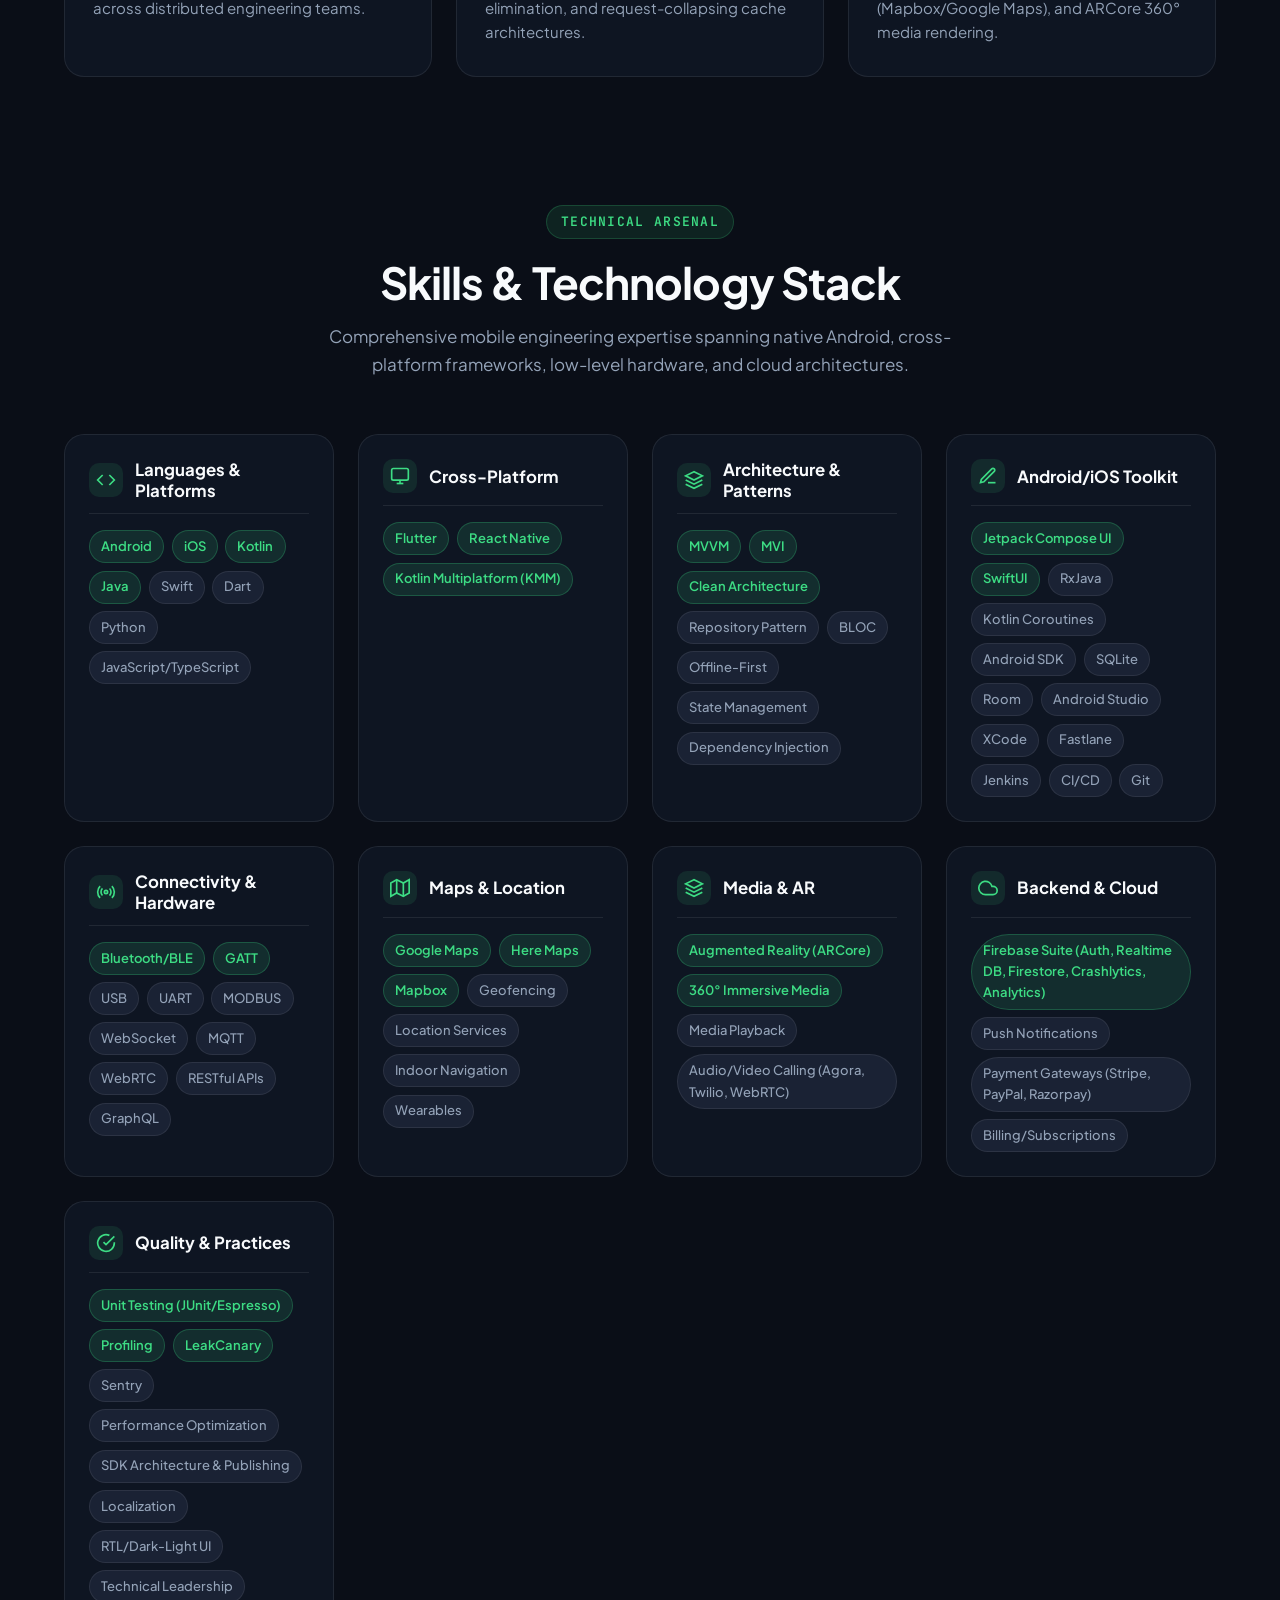
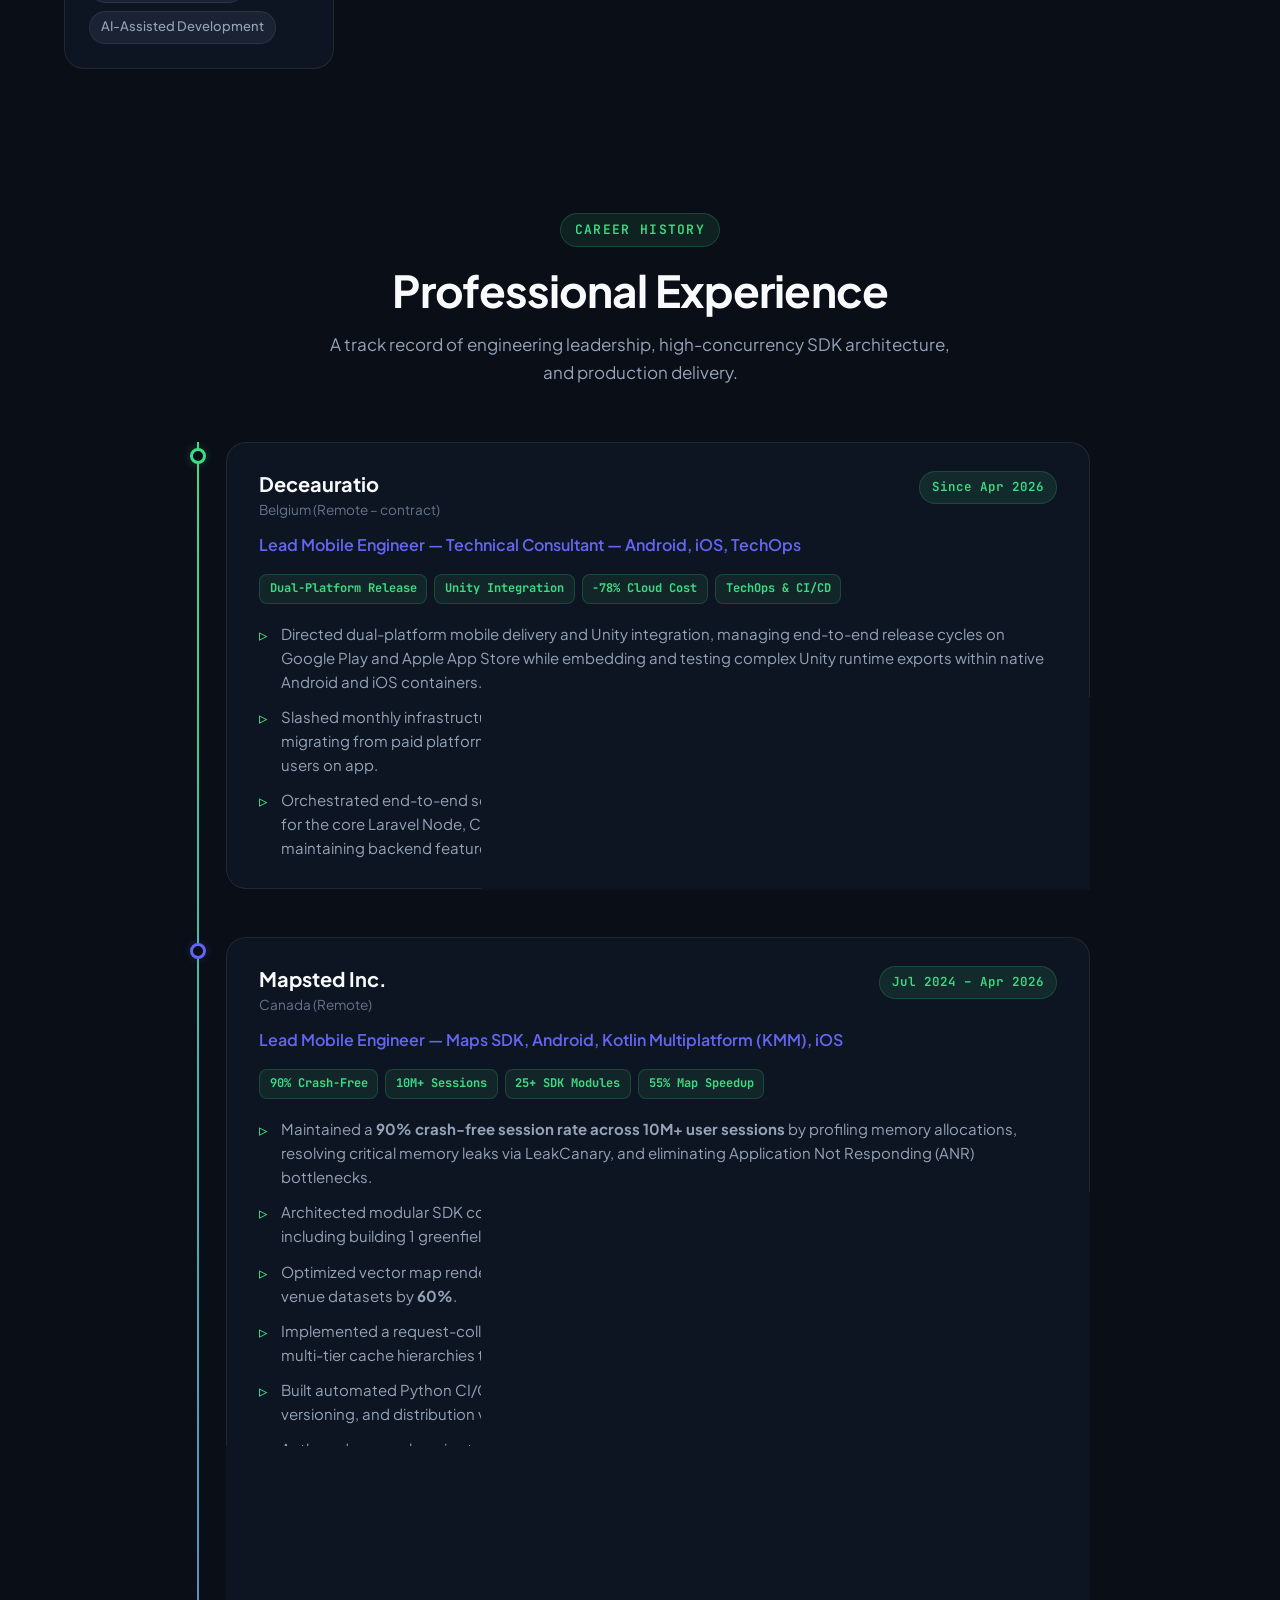
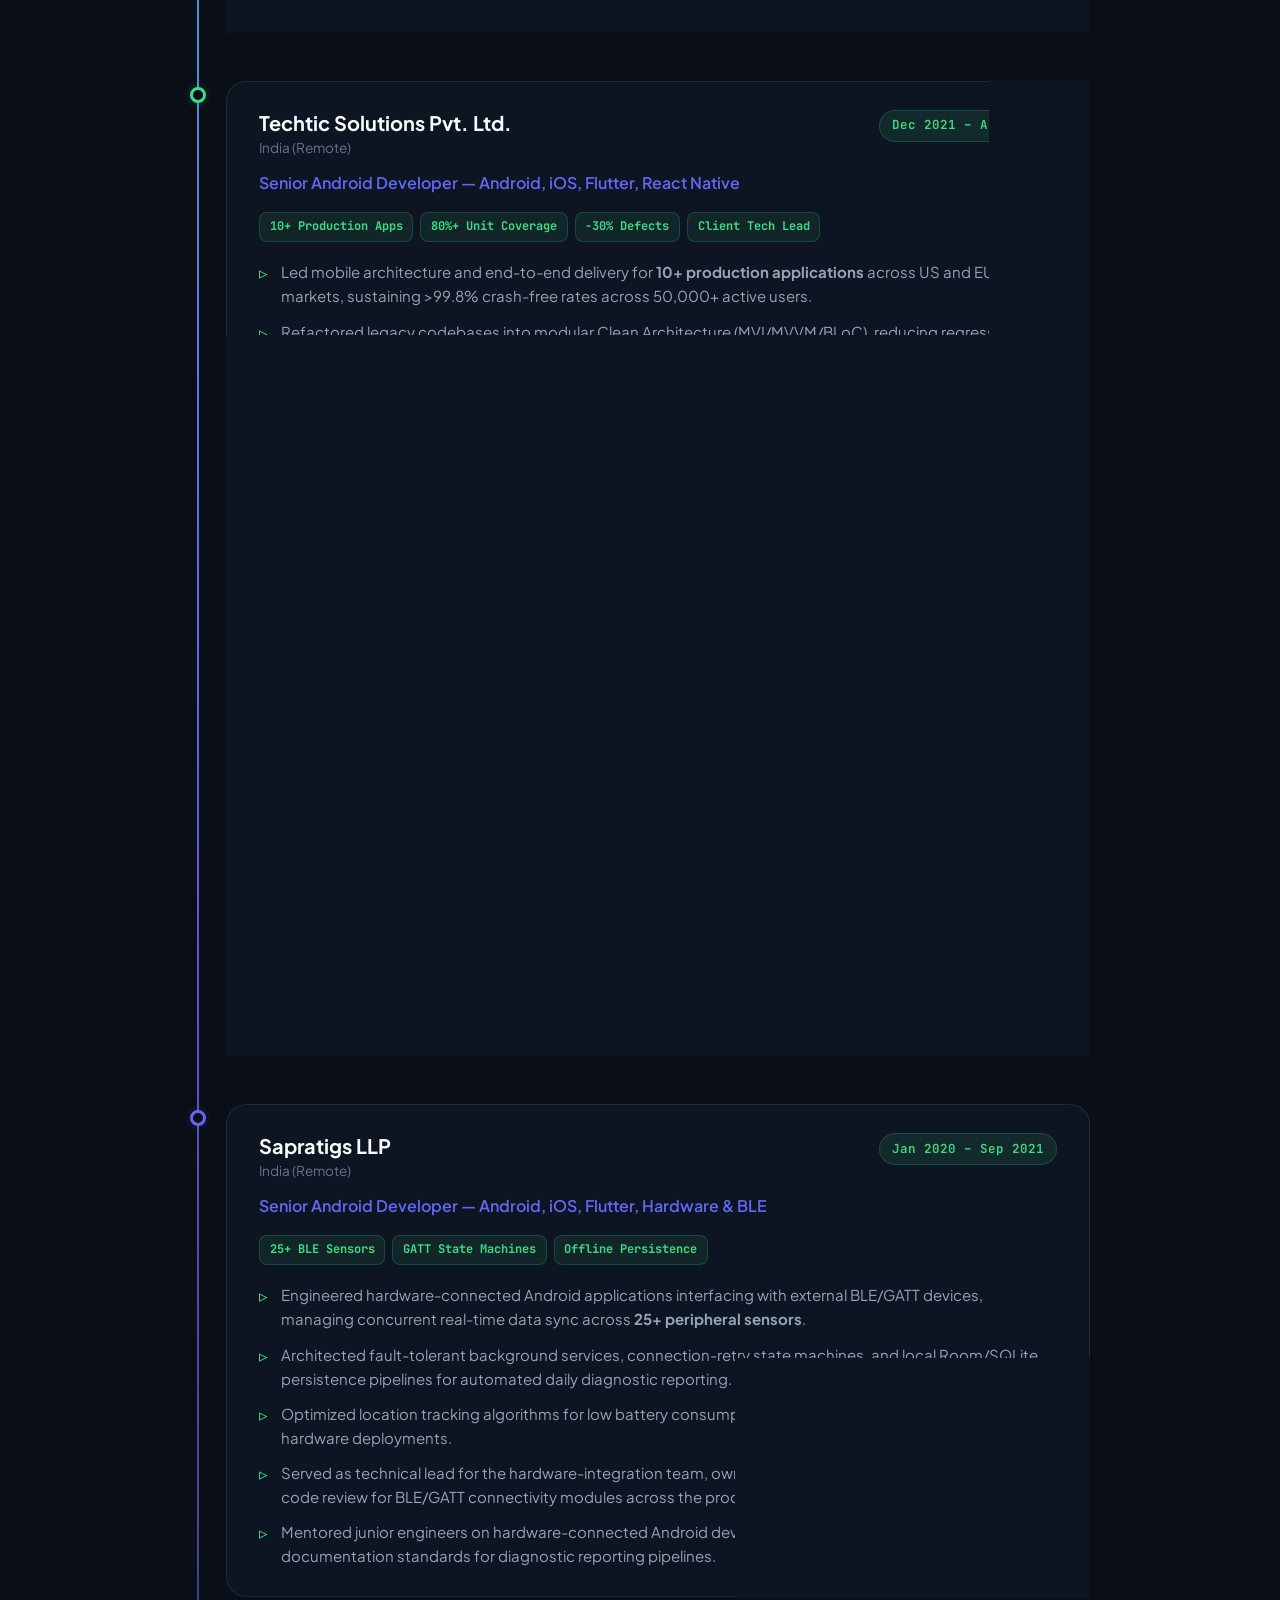
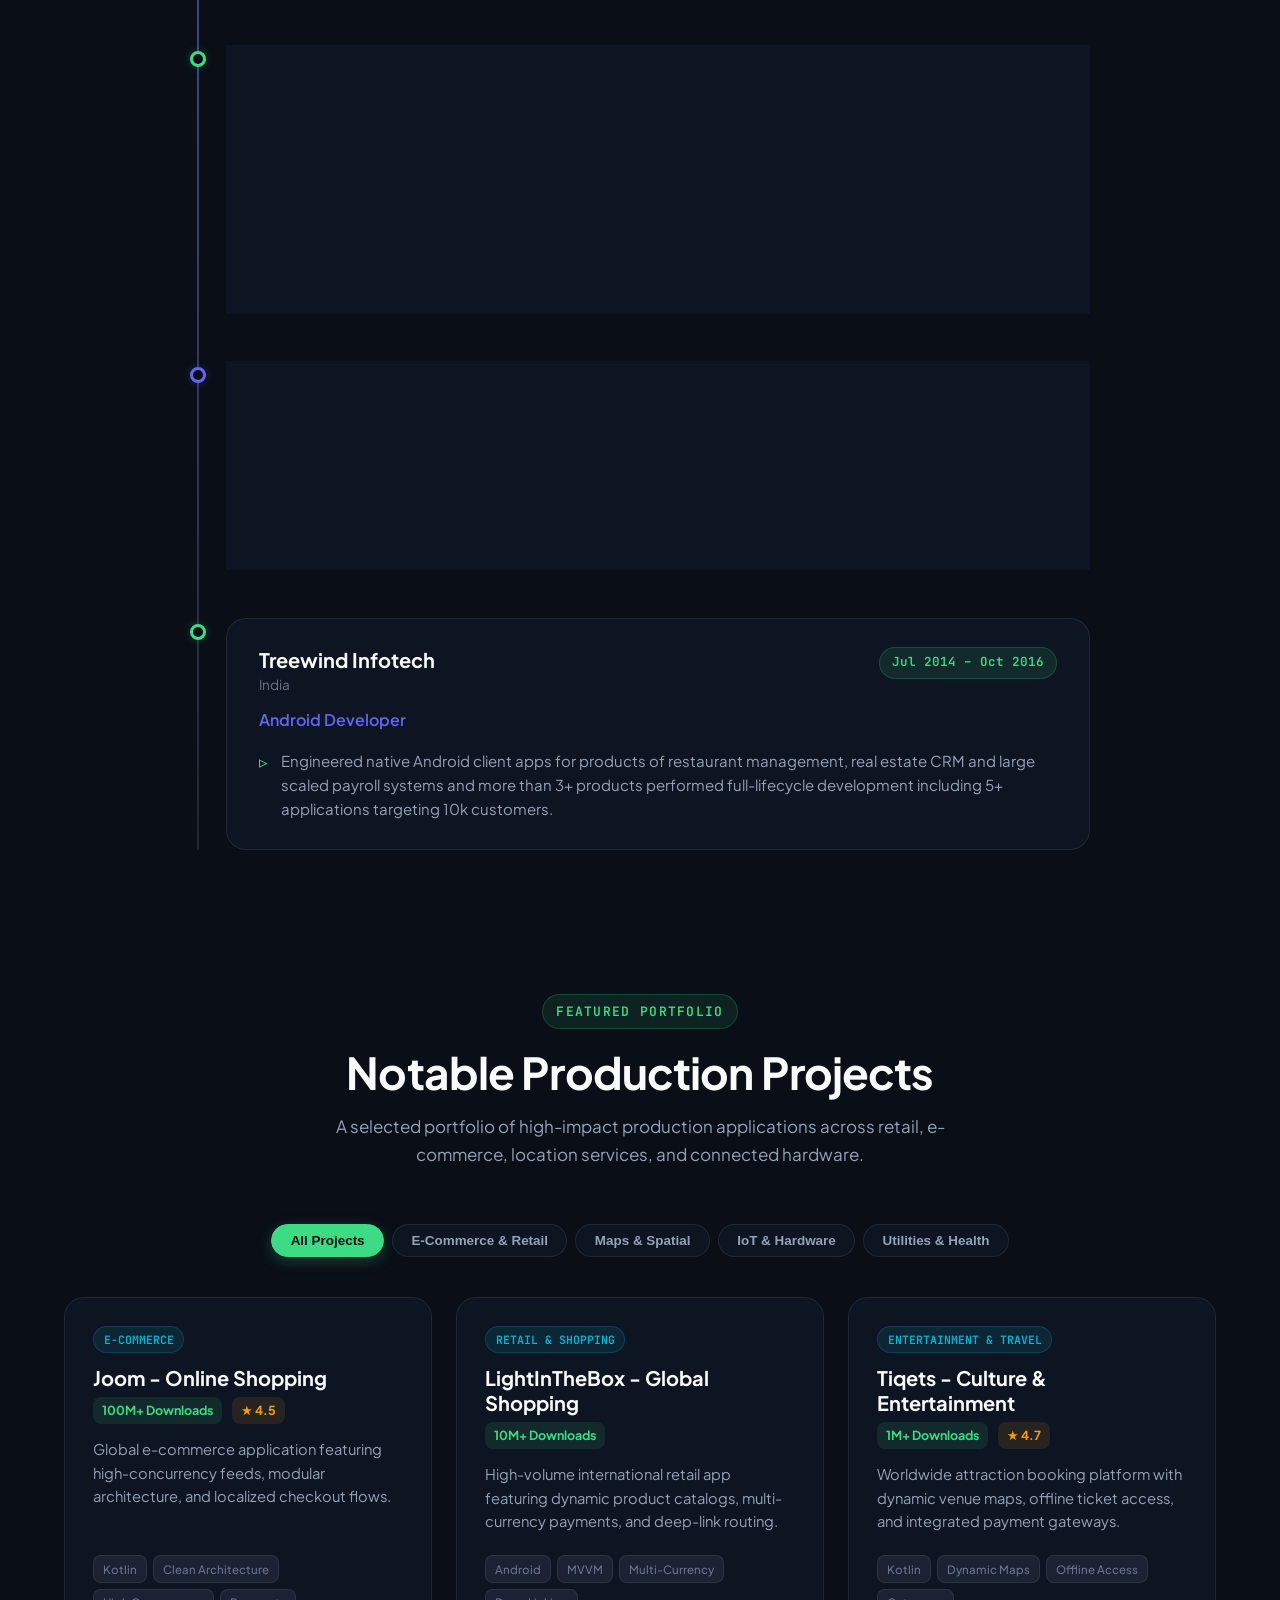
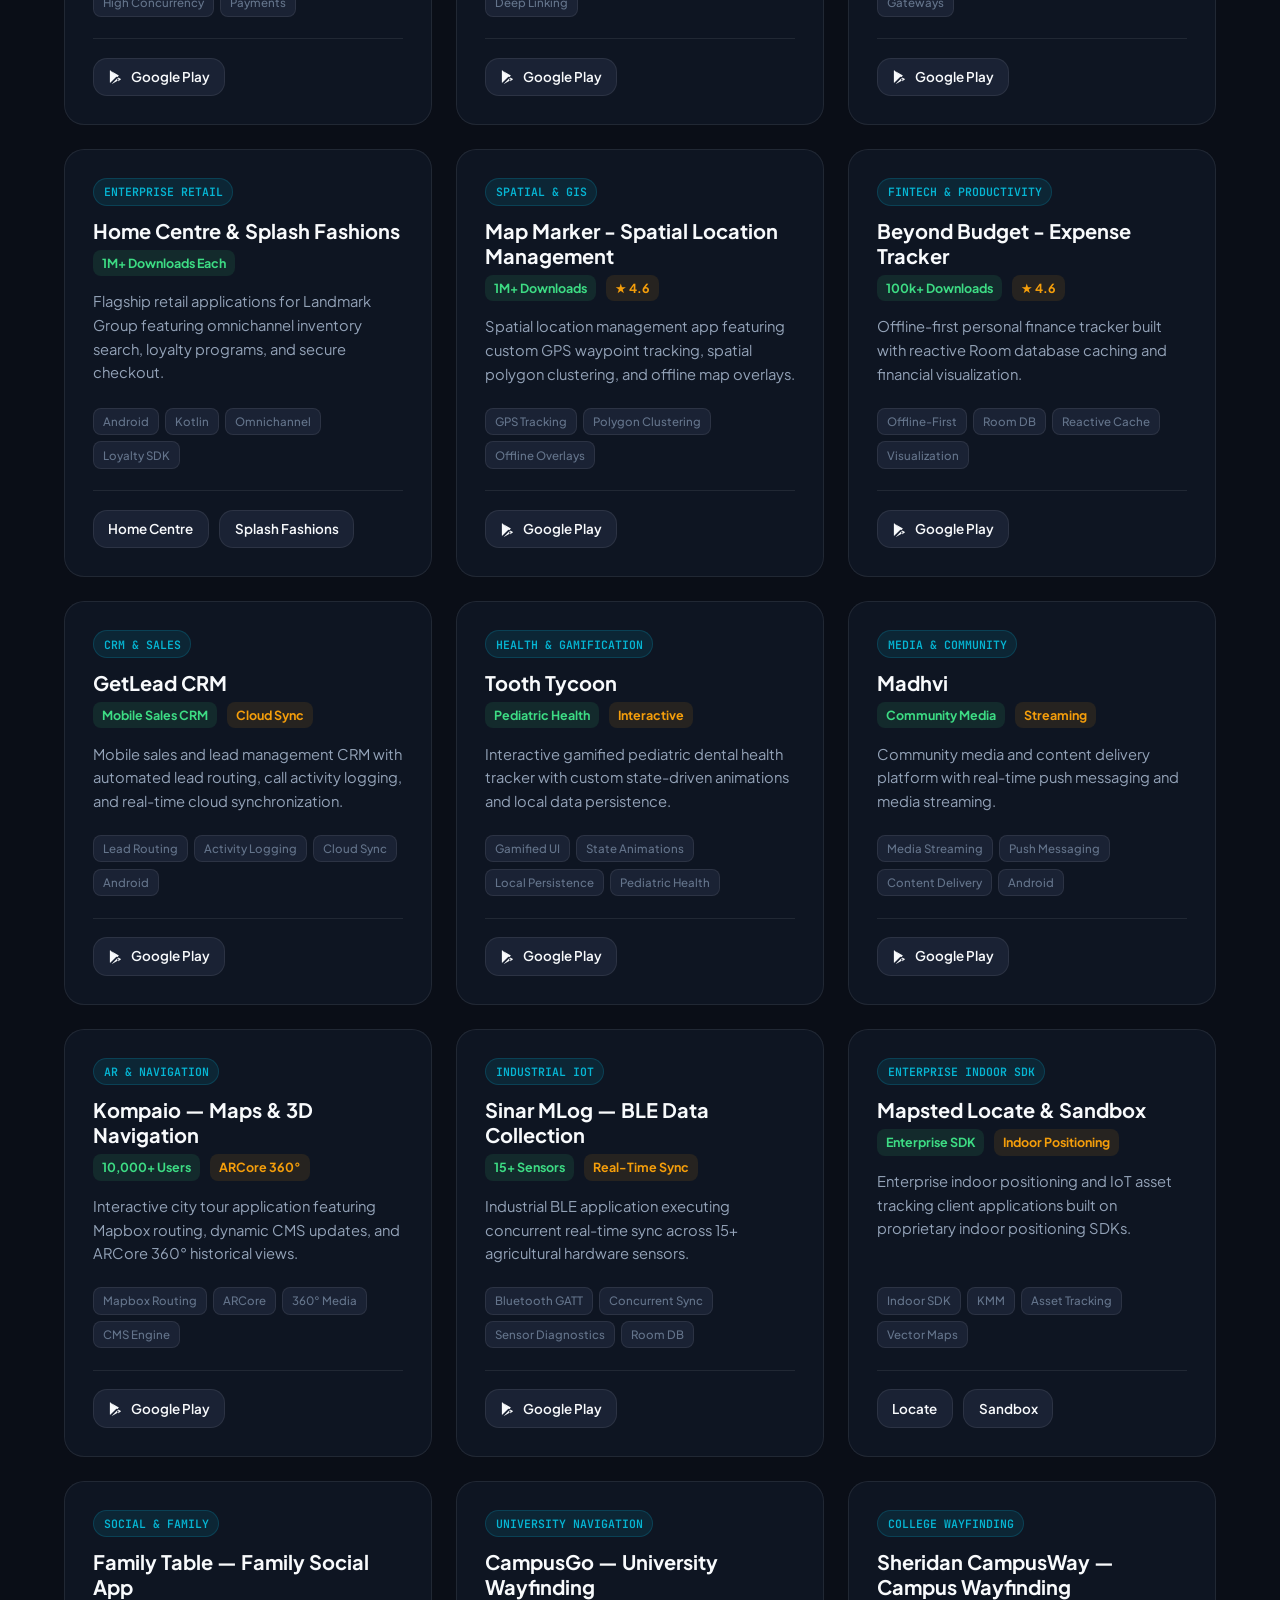
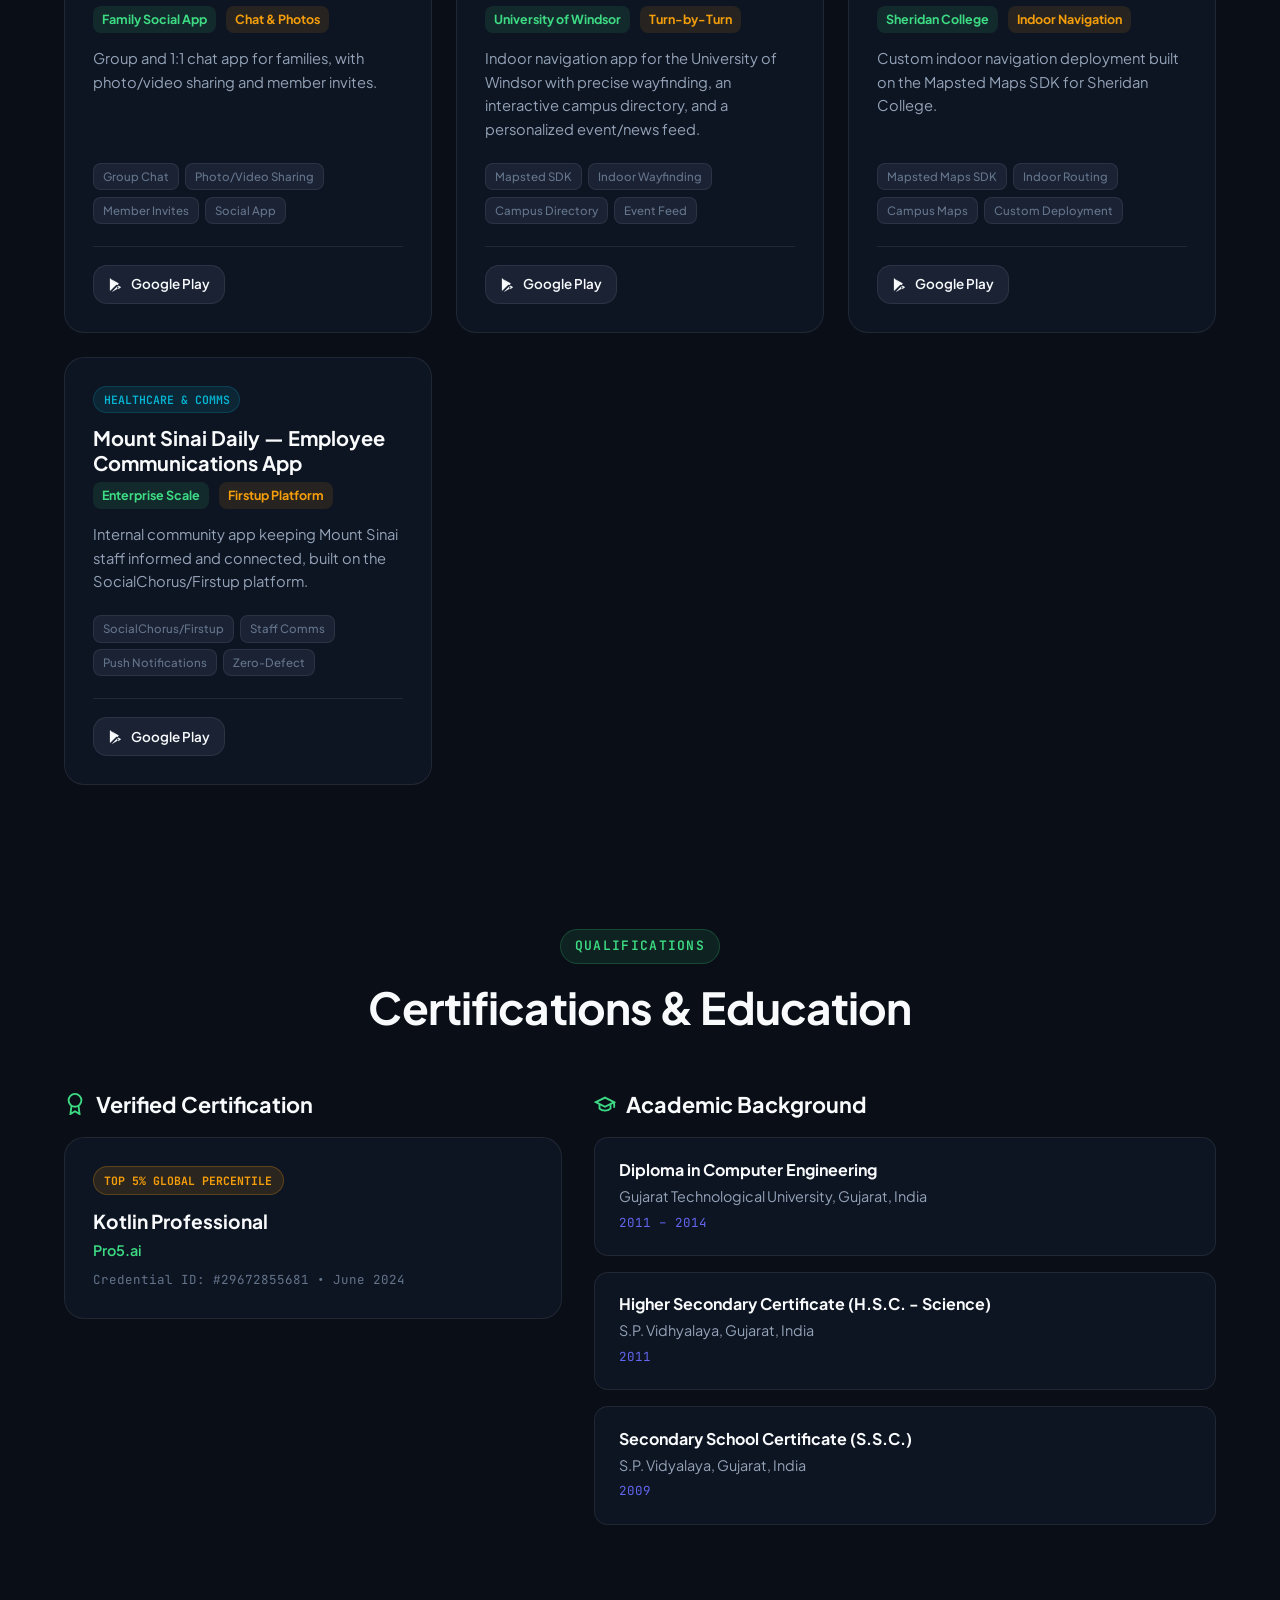
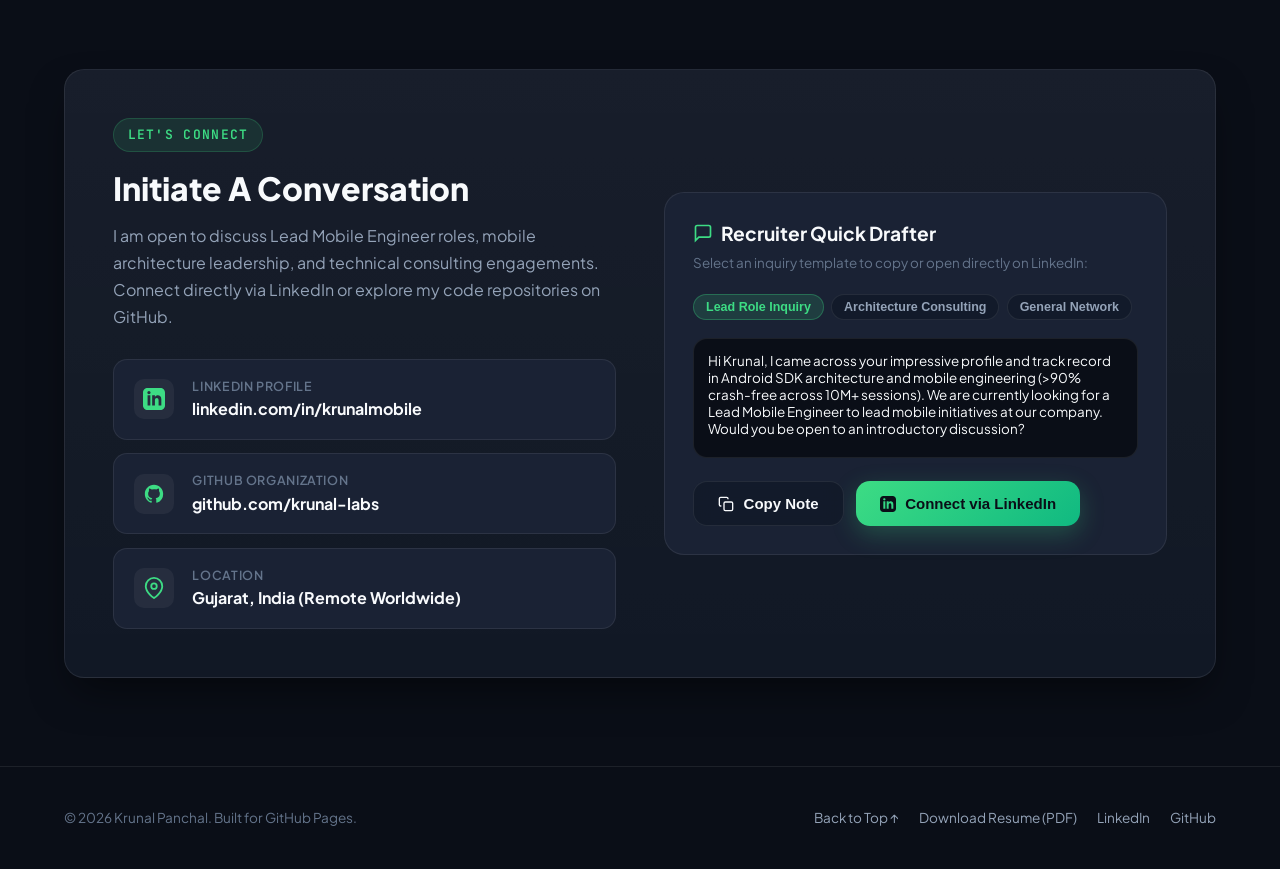
==== commit bc499870: "feat: update resume details, notable projects, and regenerate ATS PDF" ====
--- a/index.html
+++ b/index.html
@@ -14,7 +14,7 @@
   <!-- Open Graph / Social Sharing -->
   <meta property="og:type" content="website">
   <meta property="og:title" content="Krunal Panchal | Lead Mobile Engineer">
-  <meta property="og:description" content="11+ years experience, 250+ launched apps, >99.9% crash-free session rate across 10M+ sessions. Specialized in Android SDKs, KMM, and high-scale mobile systems.">
+  <meta property="og:description" content="11+ years experience, 250+ launched apps, >90% crash-free session rate across 10M+ sessions. Specialized in Android SDKs, KMM, and high-scale mobile systems.">
   <meta property="og:image" content="assets/images/profile.jpg">
 
   <!-- Favicon -->
@@ -121,7 +121,7 @@
           </h2>
 
           <p class="hero-bio">
-            Lead Mobile Engineer with 11+ years architecting and shipping scalable Android, iOS, and cross-platform applications across 5+ countries, including 5+ years in technical lead roles directing distributed engineering teams. Proven record directing end-to-end product lifecycles, having launched <strong>250+ applications</strong> from MVP design through production deployment, maintaining <strong>&gt;99.9% crash-free session rates</strong> across multi-million user bases.
+            Lead Mobile Engineer with 11+ years architecting and shipping scalable Android, iOS, and cross-platform applications across 5+ countries, including 5+ years in technical lead roles directing distributed engineering teams. Proven record directing end-to-end product lifecycles, having launched <strong>250+ applications</strong> from MVP design through production deployment, maintaining <strong>&gt;90% crash-free session rates</strong> across multi-million user bases.
           </p>
 
           <div class="hero-chips">
@@ -237,8 +237,8 @@
 
           <div class="metric-card">
             <div class="metric-number-wrapper">
-              <span class="metric-number" data-target="99.9" data-decimal="true">99.9</span>
-              <span class="metric-suffix">%</span>
+              <span class="metric-number" data-target="90" data-decimal="false">90</span>
+              <span class="metric-suffix">%+</span>
             </div>
             <div class="metric-label">Crash-Free Sessions</div>
             <div class="metric-sub">Over 10M+ Active Sessions</div>
@@ -329,10 +329,10 @@
               <h3 class="skill-card-title">Languages &amp; Platforms</h3>
             </div>
             <div class="skill-tags">
+              <span class="skill-pill featured">Android</span>
+              <span class="skill-pill featured">iOS</span>
               <span class="skill-pill featured">Kotlin</span>
               <span class="skill-pill featured">Java</span>
-              <span class="skill-pill featured">Android SDK</span>
-              <span class="skill-pill">iOS</span>
               <span class="skill-pill">Swift</span>
               <span class="skill-pill">Dart</span>
               <span class="skill-pill">Python</span>
@@ -340,20 +340,18 @@
             </div>
           </div>
 
-          <!-- Card 2: Cross-Platform & SDKs -->
+          <!-- Card 2: Cross-Platform -->
           <div class="skill-category-card">
             <div class="skill-card-header">
               <div class="skill-card-icon">
                 <svg width="20" height="20" viewBox="0 0 24 24" fill="none" stroke="currentColor" stroke-width="2"><rect x="2" y="3" width="20" height="14" rx="2" ry="2"></rect><line x1="8" y1="21" x2="16" y2="21"></line><line x1="12" y1="17" x2="12" y2="21"></line></svg>
               </div>
-              <h3 class="skill-card-title">Cross-Platform &amp; SDKs</h3>
+              <h3 class="skill-card-title">Cross-Platform</h3>
             </div>
             <div class="skill-tags">
+              <span class="skill-pill featured">Flutter</span>
+              <span class="skill-pill featured">React Native</span>
               <span class="skill-pill featured">Kotlin Multiplatform (KMM)</span>
-              <span class="skill-pill featured">Flutter</span>
-              <span class="skill-pill">React Native</span>
-              <span class="skill-pill">Enterprise SDK Publishing</span>
-              <span class="skill-pill">Maven / AAR Distribution</span>
             </div>
           </div>
 
@@ -366,39 +364,43 @@
               <h3 class="skill-card-title">Architecture &amp; Patterns</h3>
             </div>
             <div class="skill-tags">
+              <span class="skill-pill featured">MVVM</span>
+              <span class="skill-pill featured">MVI</span>
               <span class="skill-pill featured">Clean Architecture</span>
-              <span class="skill-pill featured">MVI</span>
-              <span class="skill-pill featured">MVVM</span>
               <span class="skill-pill">Repository Pattern</span>
-              <span class="skill-pill">BLoC</span>
+              <span class="skill-pill">BLOC</span>
               <span class="skill-pill">Offline-First</span>
               <span class="skill-pill">State Management</span>
-              <span class="skill-pill">Dependency Injection (Hilt/Dagger/Koin)</span>
-            </div>
-          </div>
-
-          <!-- Card 4: Android & iOS Toolkit -->
+              <span class="skill-pill">Dependency Injection</span>
+            </div>
+          </div>
+
+          <!-- Card 4: Android/iOS Toolkit -->
           <div class="skill-category-card">
             <div class="skill-card-header">
               <div class="skill-card-icon">
                 <svg width="20" height="20" viewBox="0 0 24 24" fill="none" stroke="currentColor" stroke-width="2"><path d="M12 20h9"></path><path d="M16.5 3.5a2.121 2.121 0 0 1 3 3L7 19l-4 1 1-4L16.5 3.5z"></path></svg>
               </div>
-              <h3 class="skill-card-title">Mobile UI &amp; Core Toolkit</h3>
+              <h3 class="skill-card-title">Android/iOS Toolkit</h3>
             </div>
             <div class="skill-tags">
               <span class="skill-pill featured">Jetpack Compose UI</span>
-              <span class="skill-pill featured">Kotlin Coroutines &amp; Flow</span>
-              <span class="skill-pill">SwiftUI</span>
+              <span class="skill-pill featured">SwiftUI</span>
               <span class="skill-pill">RxJava</span>
-              <span class="skill-pill">Room Database</span>
+              <span class="skill-pill">Kotlin Coroutines</span>
+              <span class="skill-pill">Android SDK</span>
               <span class="skill-pill">SQLite</span>
+              <span class="skill-pill">Room</span>
               <span class="skill-pill">Android Studio</span>
-              <span class="skill-pill">Xcode</span>
-              <span class="skill-pill">Fastlane &amp; CI/CD</span>
-            </div>
-          </div>
-
-          <!-- Card 5: Connectivity & Hardware (IoT) -->
+              <span class="skill-pill">XCode</span>
+              <span class="skill-pill">Fastlane</span>
+              <span class="skill-pill">Jenkins</span>
+              <span class="skill-pill">CI/CD</span>
+              <span class="skill-pill">Git</span>
+            </div>
+          </div>
+
+          <!-- Card 5: Connectivity & Hardware -->
           <div class="skill-category-card">
             <div class="skill-card-header">
               <div class="skill-card-icon">
@@ -407,70 +409,89 @@
               <h3 class="skill-card-title">Connectivity &amp; Hardware</h3>
             </div>
             <div class="skill-tags">
-              <span class="skill-pill featured">Bluetooth / BLE</span>
-              <span class="skill-pill featured">GATT Profiles</span>
-              <span class="skill-pill">USB Interfacing</span>
-              <span class="skill-pill">UART &amp; MODBUS</span>
+              <span class="skill-pill featured">Bluetooth/BLE</span>
+              <span class="skill-pill featured">GATT</span>
+              <span class="skill-pill">USB</span>
+              <span class="skill-pill">UART</span>
+              <span class="skill-pill">MODBUS</span>
               <span class="skill-pill">WebSocket</span>
               <span class="skill-pill">MQTT</span>
               <span class="skill-pill">WebRTC</span>
-              <span class="skill-pill">RESTful &amp; GraphQL APIs</span>
-            </div>
-          </div>
-
-          <!-- Card 6: Maps, Location & AR -->
+              <span class="skill-pill">RESTful APIs</span>
+              <span class="skill-pill">GraphQL</span>
+            </div>
+          </div>
+
+          <!-- Card 6: Maps & Location -->
           <div class="skill-category-card">
             <div class="skill-card-header">
               <div class="skill-card-icon">
                 <svg width="20" height="20" viewBox="0 0 24 24" fill="none" stroke="currentColor" stroke-width="2"><polygon points="1 6 1 22 8 18 16 22 23 18 23 2 16 6 8 2 1 6"></polygon><line x1="8" y1="2" x2="8" y2="18"></line><line x1="16" y1="6" x2="16" y2="22"></line></svg>
               </div>
-              <h3 class="skill-card-title">Maps, Location &amp; AR</h3>
+              <h3 class="skill-card-title">Maps &amp; Location</h3>
             </div>
             <div class="skill-tags">
-              <span class="skill-pill featured">Mapbox Routing &amp; SDK</span>
-              <span class="skill-pill featured">Google Maps &amp; Here Maps</span>
+              <span class="skill-pill featured">Google Maps</span>
+              <span class="skill-pill featured">Here Maps</span>
+              <span class="skill-pill featured">Mapbox</span>
+              <span class="skill-pill">Geofencing</span>
+              <span class="skill-pill">Location Services</span>
               <span class="skill-pill">Indoor Navigation</span>
-              <span class="skill-pill">Geofencing</span>
-              <span class="skill-pill">Augmented Reality (ARCore)</span>
-              <span class="skill-pill">360° Immersive Media</span>
               <span class="skill-pill">Wearables</span>
             </div>
           </div>
 
-          <!-- Card 7: Cloud, Media & Backend -->
+          <!-- Card 7: Media & AR -->
+          <div class="skill-category-card">
+            <div class="skill-card-header">
+              <div class="skill-card-icon">
+                <svg width="20" height="20" viewBox="0 0 24 24" fill="none" stroke="currentColor" stroke-width="2"><polygon points="12 2 2 7 12 12 22 7 12 2"></polygon><polyline points="2 17 12 22 22 17"></polyline><polyline points="2 12 12 17 22 12"></polyline></svg>
+              </div>
+              <h3 class="skill-card-title">Media &amp; AR</h3>
+            </div>
+            <div class="skill-tags">
+              <span class="skill-pill featured">Augmented Reality (ARCore)</span>
+              <span class="skill-pill featured">360° Immersive Media</span>
+              <span class="skill-pill">Media Playback</span>
+              <span class="skill-pill">Audio/Video Calling (Agora, Twilio, WebRTC)</span>
+            </div>
+          </div>
+
+          <!-- Card 8: Backend & Cloud -->
           <div class="skill-category-card">
             <div class="skill-card-header">
               <div class="skill-card-icon">
                 <svg width="20" height="20" viewBox="0 0 24 24" fill="none" stroke="currentColor" stroke-width="2"><path d="M18 10h-1.26A8 8 0 1 0 9 20h9a5 5 0 0 0 0-10z"></path></svg>
               </div>
-              <h3 class="skill-card-title">Cloud, Media &amp; Services</h3>
+              <h3 class="skill-card-title">Backend &amp; Cloud</h3>
             </div>
             <div class="skill-tags">
-              <span class="skill-pill featured">Firebase Suite (Auth, Firestore, Crashlytics)</span>
-              <span class="skill-pill">Agora Audio/Video</span>
-              <span class="skill-pill">Twilio Voice</span>
-              <span class="skill-pill">Push Notifications (FCM)</span>
-              <span class="skill-pill">Stripe / PayPal / Razorpay</span>
-              <span class="skill-pill">In-App Subscriptions &amp; Billing</span>
-            </div>
-          </div>
-
-          <!-- Card 8: Testing, Quality & Profiling -->
+              <span class="skill-pill featured">Firebase Suite (Auth, Realtime DB, Firestore, Crashlytics, Analytics)</span>
+              <span class="skill-pill">Push Notifications</span>
+              <span class="skill-pill">Payment Gateways (Stripe, PayPal, Razorpay)</span>
+              <span class="skill-pill">Billing/Subscriptions</span>
+            </div>
+          </div>
+
+          <!-- Card 9: Quality & Practices -->
           <div class="skill-category-card">
             <div class="skill-card-header">
               <div class="skill-card-icon">
                 <svg width="20" height="20" viewBox="0 0 24 24" fill="none" stroke="currentColor" stroke-width="2"><path d="M22 11.08V12a10 10 0 1 1-5.93-9.14"></path><polyline points="22 4 12 14.01 9 11.01"></polyline></svg>
               </div>
-              <h3 class="skill-card-title">Quality, Profiling &amp; Practices</h3>
+              <h3 class="skill-card-title">Quality &amp; Practices</h3>
             </div>
             <div class="skill-tags">
-              <span class="skill-pill featured">JUnit &amp; Mockito (80%+ Coverage)</span>
-              <span class="skill-pill featured">LeakCanary Memory Profiling</span>
-              <span class="skill-pill">Automated Espresso UI Tests</span>
-              <span class="skill-pill">ANR Bottleneck Optimization</span>
-              <span class="skill-pill">Sentry Telemetry</span>
+              <span class="skill-pill featured">Unit Testing (JUnit/Espresso)</span>
+              <span class="skill-pill featured">Profiling</span>
+              <span class="skill-pill featured">LeakCanary</span>
+              <span class="skill-pill">Sentry</span>
+              <span class="skill-pill">Performance Optimization</span>
+              <span class="skill-pill">SDK Architecture &amp; Publishing</span>
+              <span class="skill-pill">Localization</span>
+              <span class="skill-pill">RTL/Dark-Light UI</span>
+              <span class="skill-pill">Technical Leadership</span>
               <span class="skill-pill">AI-Assisted Development</span>
-              <span class="skill-pill">RTL &amp; Localization</span>
             </div>
           </div>
         </div>
@@ -479,7 +500,7 @@
 
     <!-- ==========================================================================
          Work Experience Timeline
-         ========================================================================== */
+         ========================================================================== -->
     <section class="experience-section" id="experience">
       <div class="container">
         <div class="section-header">
@@ -534,17 +555,17 @@
                 </div>
                 <span class="timeline-date-badge">Jul 2024 – Apr 2026</span>
               </div>
-              <div class="role-title">Senior Android Developer — Maps SDK, Android, Kotlin Multiplatform (KMM), iOS</div>
+              <div class="role-title">Lead Mobile Engineer — Maps SDK, Android, Kotlin Multiplatform (KMM), iOS</div>
               
               <div class="timeline-highlights">
-                <span class="highlight-badge">99.9% Crash-Free</span>
+                <span class="highlight-badge">90% Crash-Free</span>
                 <span class="highlight-badge">10M+ Sessions</span>
                 <span class="highlight-badge">25+ SDK Modules</span>
                 <span class="highlight-badge">55% Map Speedup</span>
               </div>
 
               <ul class="timeline-list">
-                <li>Maintained a <strong>99.9% crash-free session rate across 10M+ user sessions</strong> by profiling memory allocations, resolving critical memory leaks via LeakCanary, and eliminating Application Not Responding (ANR) bottlenecks.</li>
+                <li>Maintained a <strong>90% crash-free session rate across 10M+ user sessions</strong> by profiling memory allocations, resolving critical memory leaks via LeakCanary, and eliminating Application Not Responding (ANR) bottlenecks.</li>
                 <li>Architected modular SDK components across <strong>25+ modules</strong> for scalable third-party enterprise integrations, including building 1 greenfield <strong>Kotlin Multiplatform (KMM)</strong> indoor navigation SDK from scratch.</li>
                 <li>Optimized vector map rendering performance by <strong>55%</strong> and reduced memory footprint for dense indoor venue datasets by <strong>60%</strong>.</li>
                 <li>Implemented a request-collapsing pattern improving concurrent request efficiency by <strong>80%</strong>, and refined multi-tier cache hierarchies to cut redundant network calls by <strong>60%</strong>.</li>
@@ -733,7 +754,7 @@
               <span class="project-stat-pill stat-rating">★ 4.5</span>
             </div>
             <p class="project-description">
-              Global e-commerce application featuring high-concurrency product feeds, modular Android architecture, dynamic localized checkout flows, and high-volume session resilience.
+              Global e-commerce application featuring high-concurrency feeds, modular architecture, and localized checkout flows.
             </p>
             <div class="project-tech-stack">
               <span class="tech-tag">Kotlin</span>
@@ -759,7 +780,7 @@
               <span class="project-stat-pill stat-downloads">10M+ Downloads</span>
             </div>
             <p class="project-description">
-              High-volume international retail application featuring dynamic multi-currency product catalogs, intelligent deep-link routing, and real-time inventory caching.
+              High-volume international retail app featuring dynamic product catalogs, multi-currency payments, and deep-link routing.
             </p>
             <div class="project-tech-stack">
               <span class="tech-tag">Android</span>
@@ -776,7 +797,7 @@
           </div>
 
           <!-- 3. Tiqets -->
-          <div class="project-card" data-category="maps utilities">
+          <div class="project-card" data-category="ecommerce maps utilities">
             <div class="project-header">
               <span class="project-category-tag">Entertainment &amp; Travel</span>
             </div>
@@ -786,13 +807,13 @@
               <span class="project-stat-pill stat-rating">★ 4.7</span>
             </div>
             <p class="project-description">
-              Worldwide attraction booking platform with dynamic venue maps, offline ticket access pass wallet, and integrated multi-region payment gateways.
+              Worldwide attraction booking platform with dynamic venue maps, offline ticket access, and integrated payment gateways.
             </p>
             <div class="project-tech-stack">
               <span class="tech-tag">Kotlin</span>
-              <span class="tech-tag">Interactive Maps</span>
-              <span class="tech-tag">Offline Wallet</span>
-              <span class="tech-tag">Stripe</span>
+              <span class="tech-tag">Dynamic Maps</span>
+              <span class="tech-tag">Offline Access</span>
+              <span class="tech-tag">Gateways</span>
             </div>
             <div class="project-links">
               <a href="https://play.google.com/store/apps/details?id=com.tiqets.tiqetsapp" target="_blank" rel="noopener noreferrer" class="btn-store">
@@ -812,7 +833,7 @@
               <span class="project-stat-pill stat-downloads">1M+ Downloads Each</span>
             </div>
             <p class="project-description">
-              Flagship retail applications for Landmark Group featuring omnichannel inventory search, loyalty programs, barcode scanning, and secure checkout.
+              Flagship retail applications for Landmark Group featuring omnichannel inventory search, loyalty programs, and secure checkout.
             </p>
             <div class="project-tech-stack">
               <span class="tech-tag">Android</span>
@@ -825,7 +846,7 @@
                 <span>Home Centre</span>
               </a>
               <a href="https://play.google.com/store/apps/details?id=com.landmarkgroup.splashfashions" target="_blank" rel="noopener noreferrer" class="btn-store">
-                <span>Splash</span>
+                <span>Splash Fashions</span>
               </a>
             </div>
           </div>
@@ -841,12 +862,12 @@
               <span class="project-stat-pill stat-rating">★ 4.6</span>
             </div>
             <p class="project-description">
-              Spatial location management utility featuring custom GPS waypoint tracking, high-performance spatial polygon clustering, and offline map overlays.
-            </p>
-            <div class="project-tech-stack">
-              <span class="tech-tag">Google Maps SDK</span>
-              <span class="tech-tag">Spatial Clustering</span>
-              <span class="tech-tag">Offline GIS</span>
+              Spatial location management app featuring custom GPS waypoint tracking, spatial polygon clustering, and offline map overlays.
+            </p>
+            <div class="project-tech-stack">
+              <span class="tech-tag">GPS Tracking</span>
+              <span class="tech-tag">Polygon Clustering</span>
+              <span class="tech-tag">Offline Overlays</span>
             </div>
             <div class="project-links">
               <a href="https://play.google.com/store/apps/details?id=com.exlyo.mapmarker" target="_blank" rel="noopener noreferrer" class="btn-store">
@@ -856,34 +877,7 @@
             </div>
           </div>
 
-          <!-- 6. Flowtime -->
-          <div class="project-card" data-category="iot utilities">
-            <div class="project-header">
-              <span class="project-category-tag">Biosensing &amp; IoT</span>
-            </div>
-            <h3 class="project-title">Flowtime - Biosensing &amp; Meditation</h3>
-            <div class="project-metrics-row">
-              <span class="project-stat-pill stat-downloads">Hardware Connected</span>
-              <span class="project-stat-pill stat-rating">★ BLE/GATT</span>
-            </div>
-            <p class="project-description">
-              Real-time biofeedback mobile application integrated with EEG headband hardware over low-latency Bluetooth BLE/GATT protocols with real-time waveform visualization.
-            </p>
-            <div class="project-tech-stack">
-              <span class="tech-tag">Bluetooth LE</span>
-              <span class="tech-tag">GATT Client</span>
-              <span class="tech-tag">EEG Signal Processing</span>
-              <span class="tech-tag">Charts</span>
-            </div>
-            <div class="project-links">
-              <a href="https://play.google.com/store/apps/details?id=cn.entertech.flowtime" target="_blank" rel="noopener noreferrer" class="btn-store">
-                <svg viewBox="0 0 24 24" fill="currentColor"><path d="M3.609 1.814L13.792 12 3.61 22.186a2.38 2.38 0 0 1-.61-.715V2.53c.184-.28.396-.522.61-.716zm11.241 11.244l2.585-2.585-11.83-6.83 9.245 9.415zm0 1.884l-9.245 9.415 11.83-6.83-2.585-2.585zm1.488-1.488l3.665 2.116c.868.502.868 1.32 0 1.821l-3.665 2.117-2.193-2.194 2.193-2.194z"/></svg>
-                <span>Google Play</span>
-              </a>
-            </div>
-          </div>
-
-          <!-- 7. Beyond Budget -->
+          <!-- 6. Beyond Budget -->
           <div class="project-card" data-category="utilities">
             <div class="project-header">
               <span class="project-category-tag">FinTech &amp; Productivity</span>
@@ -894,13 +888,13 @@
               <span class="project-stat-pill stat-rating">★ 4.6</span>
             </div>
             <p class="project-description">
-              Offline-first personal finance tracker built with reactive Room database caching, dynamic budget planning, and interactive financial charts.
+              Offline-first personal finance tracker built with reactive Room database caching and financial visualization.
             </p>
             <div class="project-tech-stack">
               <span class="tech-tag">Offline-First</span>
               <span class="tech-tag">Room DB</span>
-              <span class="tech-tag">Jetpack Compose</span>
-              <span class="tech-tag">Coroutines</span>
+              <span class="tech-tag">Reactive Cache</span>
+              <span class="tech-tag">Visualization</span>
             </div>
             <div class="project-links">
               <a href="https://play.google.com/store/apps/details?id=com.beyondbudget" target="_blank" rel="noopener noreferrer" class="btn-store">
@@ -910,23 +904,104 @@
             </div>
           </div>
 
-          <!-- 8. Kompaio -->
+          <!-- 7. GetLead CRM -->
+          <div class="project-card" data-category="utilities">
+            <div class="project-header">
+              <span class="project-category-tag">CRM &amp; Sales</span>
+            </div>
+            <h3 class="project-title">GetLead CRM</h3>
+            <div class="project-metrics-row">
+              <span class="project-stat-pill stat-downloads">Mobile Sales CRM</span>
+              <span class="project-stat-pill stat-rating">Cloud Sync</span>
+            </div>
+            <p class="project-description">
+              Mobile sales and lead management CRM with automated lead routing, call activity logging, and real-time cloud synchronization.
+            </p>
+            <div class="project-tech-stack">
+              <span class="tech-tag">Lead Routing</span>
+              <span class="tech-tag">Activity Logging</span>
+              <span class="tech-tag">Cloud Sync</span>
+              <span class="tech-tag">Android</span>
+            </div>
+            <div class="project-links">
+              <a href="https://play.google.com/store/apps/details?id=com.getlead.app" target="_blank" rel="noopener noreferrer" class="btn-store">
+                <svg viewBox="0 0 24 24" fill="currentColor"><path d="M3.609 1.814L13.792 12 3.61 22.186a2.38 2.38 0 0 1-.61-.715V2.53c.184-.28.396-.522.61-.716zm11.241 11.244l2.585-2.585-11.83-6.83 9.245 9.415zm0 1.884l-9.245 9.415 11.83-6.83-2.585-2.585zm1.488-1.488l3.665 2.116c.868.502.868 1.32 0 1.821l-3.665 2.117-2.193-2.194 2.193-2.194z"/></svg>
+                <span>Google Play</span>
+              </a>
+            </div>
+          </div>
+
+          <!-- 8. Tooth Tycoon -->
+          <div class="project-card" data-category="utilities">
+            <div class="project-header">
+              <span class="project-category-tag">Health &amp; Gamification</span>
+            </div>
+            <h3 class="project-title">Tooth Tycoon</h3>
+            <div class="project-metrics-row">
+              <span class="project-stat-pill stat-downloads">Pediatric Health</span>
+              <span class="project-stat-pill stat-rating">Interactive</span>
+            </div>
+            <p class="project-description">
+              Interactive gamified pediatric dental health tracker with custom state-driven animations and local data persistence.
+            </p>
+            <div class="project-tech-stack">
+              <span class="tech-tag">Gamified UI</span>
+              <span class="tech-tag">State Animations</span>
+              <span class="tech-tag">Local Persistence</span>
+              <span class="tech-tag">Pediatric Health</span>
+            </div>
+            <div class="project-links">
+              <a href="https://play.google.com/store/apps/details?id=za.co.outsourced.toothtycoonapp" target="_blank" rel="noopener noreferrer" class="btn-store">
+                <svg viewBox="0 0 24 24" fill="currentColor"><path d="M3.609 1.814L13.792 12 3.61 22.186a2.38 2.38 0 0 1-.61-.715V2.53c.184-.28.396-.522.61-.716zm11.241 11.244l2.585-2.585-11.83-6.83 9.245 9.415zm0 1.884l-9.245 9.415 11.83-6.83-2.585-2.585zm1.488-1.488l3.665 2.116c.868.502.868 1.32 0 1.821l-3.665 2.117-2.193-2.194 2.193-2.194z"/></svg>
+                <span>Google Play</span>
+              </a>
+            </div>
+          </div>
+
+          <!-- 9. Madhvi -->
+          <div class="project-card" data-category="utilities">
+            <div class="project-header">
+              <span class="project-category-tag">Media &amp; Community</span>
+            </div>
+            <h3 class="project-title">Madhvi</h3>
+            <div class="project-metrics-row">
+              <span class="project-stat-pill stat-downloads">Community Media</span>
+              <span class="project-stat-pill stat-rating">Streaming</span>
+            </div>
+            <p class="project-description">
+              Community media and content delivery platform with real-time push messaging and media streaming.
+            </p>
+            <div class="project-tech-stack">
+              <span class="tech-tag">Media Streaming</span>
+              <span class="tech-tag">Push Messaging</span>
+              <span class="tech-tag">Content Delivery</span>
+              <span class="tech-tag">Android</span>
+            </div>
+            <div class="project-links">
+              <a href="https://play.google.com/store/apps/details?id=com.madhvi.madhviapp" target="_blank" rel="noopener noreferrer" class="btn-store">
+                <svg viewBox="0 0 24 24" fill="currentColor"><path d="M3.609 1.814L13.792 12 3.61 22.186a2.38 2.38 0 0 1-.61-.715V2.53c.184-.28.396-.522.61-.716zm11.241 11.244l2.585-2.585-11.83-6.83 9.245 9.415zm0 1.884l-9.245 9.415 11.83-6.83-2.585-2.585zm1.488-1.488l3.665 2.116c.868.502.868 1.32 0 1.821l-3.665 2.117-2.193-2.194 2.193-2.194z"/></svg>
+                <span>Google Play</span>
+              </a>
+            </div>
+          </div>
+
+          <!-- 10. Kompaio -->
           <div class="project-card" data-category="maps">
             <div class="project-header">
               <span class="project-category-tag">AR &amp; Navigation</span>
             </div>
-            <h3 class="project-title">Kompaio - Maps &amp; 3D City Tours</h3>
-            <div class="project-metrics-row">
-              <span class="project-stat-pill stat-downloads">10k+ Users</span>
+            <h3 class="project-title">Kompaio — Maps &amp; 3D Navigation</h3>
+            <div class="project-metrics-row">
+              <span class="project-stat-pill stat-downloads">10,000+ Users</span>
               <span class="project-stat-pill stat-rating">ARCore 360°</span>
             </div>
             <p class="project-description">
-              Interactive city tour application featuring Mapbox routing, dynamic CMS updates, and ARCore 360° historical views across Belgium and European destinations.
+              Interactive city tour application featuring Mapbox routing, dynamic CMS updates, and ARCore 360° historical views.
             </p>
             <div class="project-tech-stack">
               <span class="tech-tag">Mapbox Routing</span>
               <span class="tech-tag">ARCore</span>
-              <span class="tech-tag">360 Media</span>
+              <span class="tech-tag">360° Media</span>
               <span class="tech-tag">CMS Engine</span>
             </div>
             <div class="project-links">
@@ -937,7 +1012,34 @@
             </div>
           </div>
 
-          <!-- 9. Mapsted Locate & Sandbox -->
+          <!-- 11. Sinar MLog -->
+          <div class="project-card" data-category="iot">
+            <div class="project-header">
+              <span class="project-category-tag">Industrial IoT</span>
+            </div>
+            <h3 class="project-title">Sinar MLog — BLE Data Collection</h3>
+            <div class="project-metrics-row">
+              <span class="project-stat-pill stat-downloads">15+ Sensors</span>
+              <span class="project-stat-pill stat-rating">Real-Time Sync</span>
+            </div>
+            <p class="project-description">
+              Industrial BLE application executing concurrent real-time sync across 15+ agricultural hardware sensors.
+            </p>
+            <div class="project-tech-stack">
+              <span class="tech-tag">Bluetooth GATT</span>
+              <span class="tech-tag">Concurrent Sync</span>
+              <span class="tech-tag">Sensor Diagnostics</span>
+              <span class="tech-tag">Room DB</span>
+            </div>
+            <div class="project-links">
+              <a href="https://play.google.com/store/apps/details?id=com.sinarmlog.app" target="_blank" rel="noopener noreferrer" class="btn-store">
+                <svg viewBox="0 0 24 24" fill="currentColor"><path d="M3.609 1.814L13.792 12 3.61 22.186a2.38 2.38 0 0 1-.61-.715V2.53c.184-.28.396-.522.61-.716zm11.241 11.244l2.585-2.585-11.83-6.83 9.245 9.415zm0 1.884l-9.245 9.415 11.83-6.83-2.585-2.585zm1.488-1.488l3.665 2.116c.868.502.868 1.32 0 1.821l-3.665 2.117-2.193-2.194 2.193-2.194z"/></svg>
+                <span>Google Play</span>
+              </a>
+            </div>
+          </div>
+
+          <!-- 12. Mapsted Locate & Sandbox -->
           <div class="project-card" data-category="maps iot">
             <div class="project-header">
               <span class="project-category-tag">Enterprise Indoor SDK</span>
@@ -945,10 +1047,10 @@
             <h3 class="project-title">Mapsted Locate &amp; Sandbox</h3>
             <div class="project-metrics-row">
               <span class="project-stat-pill stat-downloads">Enterprise SDK</span>
-              <span class="project-stat-pill stat-rating">Indoor Wayfinding</span>
-            </div>
-            <p class="project-description">
-              Enterprise indoor positioning and IoT asset tracking client applications built on proprietary high-accuracy indoor positioning SDKs.
+              <span class="project-stat-pill stat-rating">Indoor Positioning</span>
+            </div>
+            <p class="project-description">
+              Enterprise indoor positioning and IoT asset tracking client applications built on proprietary indoor positioning SDKs.
             </p>
             <div class="project-tech-stack">
               <span class="tech-tag">Indoor SDK</span>
@@ -958,85 +1060,113 @@
             </div>
             <div class="project-links">
               <a href="https://play.google.com/store/apps/details?id=com.mapsted.locate" target="_blank" rel="noopener noreferrer" class="btn-store">
-                <span>Locate App</span>
+                <span>Locate</span>
               </a>
               <a href="https://play.google.com/store/apps/details?id=com.mapsted.demo" target="_blank" rel="noopener noreferrer" class="btn-store">
-                <span>Sandbox App</span>
-              </a>
-            </div>
-          </div>
-
-          <!-- 10. Sinar MLog -->
-          <div class="project-card" data-category="iot">
-            <div class="project-header">
-              <span class="project-category-tag">Industrial IoT</span>
-            </div>
-            <h3 class="project-title">Sinar MLog - BLE Sensor Suite</h3>
-            <div class="project-metrics-row">
-              <span class="project-stat-pill stat-downloads">15+ Sensors</span>
-              <span class="project-stat-pill stat-rating">Real-Time Sync</span>
-            </div>
-            <p class="project-description">
-              Industrial BLE application executing concurrent real-time sync across 15+ agricultural hardware sensors with background fault-tolerant data logging.
-            </p>
-            <div class="project-tech-stack">
-              <span class="tech-tag">Bluetooth GATT</span>
-              <span class="tech-tag">Sensor Sync</span>
-              <span class="tech-tag">Background Workers</span>
-            </div>
-            <div class="project-links">
-              <a href="https://play.google.com/store/apps/details?id=com.sinarmlog.app" target="_blank" rel="noopener noreferrer" class="btn-store">
+                <span>Sandbox</span>
+              </a>
+            </div>
+          </div>
+
+          <!-- 13. Family Table -->
+          <div class="project-card" data-category="utilities">
+            <div class="project-header">
+              <span class="project-category-tag">Social &amp; Family</span>
+            </div>
+            <h3 class="project-title">Family Table — Family Social App</h3>
+            <div class="project-metrics-row">
+              <span class="project-stat-pill stat-downloads">Family Social App</span>
+              <span class="project-stat-pill stat-rating">Chat &amp; Photos</span>
+            </div>
+            <p class="project-description">
+              Group and 1:1 chat app for families, with photo/video sharing and member invites.
+            </p>
+            <div class="project-tech-stack">
+              <span class="tech-tag">Group Chat</span>
+              <span class="tech-tag">Photo/Video Sharing</span>
+              <span class="tech-tag">Member Invites</span>
+              <span class="tech-tag">Social App</span>
+            </div>
+            <div class="project-links">
+              <a href="https://play.google.com/store/apps/details?id=com.app.familytable" target="_blank" rel="noopener noreferrer" class="btn-store">
                 <svg viewBox="0 0 24 24" fill="currentColor"><path d="M3.609 1.814L13.792 12 3.61 22.186a2.38 2.38 0 0 1-.61-.715V2.53c.184-.28.396-.522.61-.716zm11.241 11.244l2.585-2.585-11.83-6.83 9.245 9.415zm0 1.884l-9.245 9.415 11.83-6.83-2.585-2.585zm1.488-1.488l3.665 2.116c.868.502.868 1.32 0 1.821l-3.665 2.117-2.193-2.194 2.193-2.194z"/></svg>
                 <span>Google Play</span>
               </a>
             </div>
           </div>
 
-          <!-- 11. CampusGo & Sheridan CampusWay -->
+          <!-- 14. CampusGo -->
           <div class="project-card" data-category="maps">
             <div class="project-header">
               <span class="project-category-tag">University Navigation</span>
             </div>
-            <h3 class="project-title">CampusGo &amp; Sheridan CampusWay</h3>
-            <div class="project-metrics-row">
-              <span class="project-stat-pill stat-downloads">Campus Scale</span>
+            <h3 class="project-title">CampusGo — University Wayfinding</h3>
+            <div class="project-metrics-row">
+              <span class="project-stat-pill stat-downloads">University of Windsor</span>
               <span class="project-stat-pill stat-rating">Turn-by-Turn</span>
             </div>
             <p class="project-description">
-              Precise indoor wayfinding applications for the University of Windsor and Sheridan College with interactive building directories and personalized schedules.
+              Indoor navigation app for the University of Windsor with precise wayfinding, an interactive campus directory, and a personalized event/news feed.
             </p>
             <div class="project-tech-stack">
               <span class="tech-tag">Mapsted SDK</span>
-              <span class="tech-tag">Wayfinding</span>
-              <span class="tech-tag">Live Events</span>
+              <span class="tech-tag">Indoor Wayfinding</span>
+              <span class="tech-tag">Campus Directory</span>
+              <span class="tech-tag">Event Feed</span>
             </div>
             <div class="project-links">
               <a href="https://play.google.com/store/apps/details?id=com.mapsted.campusgo" target="_blank" rel="noopener noreferrer" class="btn-store">
-                <span>CampusGo</span>
-              </a>
+                <svg viewBox="0 0 24 24" fill="currentColor"><path d="M3.609 1.814L13.792 12 3.61 22.186a2.38 2.38 0 0 1-.61-.715V2.53c.184-.28.396-.522.61-.716zm11.241 11.244l2.585-2.585-11.83-6.83 9.245 9.415zm0 1.884l-9.245 9.415 11.83-6.83-2.585-2.585zm1.488-1.488l3.665 2.116c.868.502.868 1.32 0 1.821l-3.665 2.117-2.193-2.194 2.193-2.194z"/></svg>
+                <span>Google Play</span>
+              </a>
+            </div>
+          </div>
+
+          <!-- 15. Sheridan CampusWay -->
+          <div class="project-card" data-category="maps">
+            <div class="project-header">
+              <span class="project-category-tag">College Wayfinding</span>
+            </div>
+            <h3 class="project-title">Sheridan CampusWay — Campus Wayfinding</h3>
+            <div class="project-metrics-row">
+              <span class="project-stat-pill stat-downloads">Sheridan College</span>
+              <span class="project-stat-pill stat-rating">Indoor Navigation</span>
+            </div>
+            <p class="project-description">
+              Custom indoor navigation deployment built on the Mapsted Maps SDK for Sheridan College.
+            </p>
+            <div class="project-tech-stack">
+              <span class="tech-tag">Mapsted Maps SDK</span>
+              <span class="tech-tag">Indoor Routing</span>
+              <span class="tech-tag">Campus Maps</span>
+              <span class="tech-tag">Custom Deployment</span>
+            </div>
+            <div class="project-links">
               <a href="https://play.google.com/store/apps/details?id=com.mapsted.sheridancampusway" target="_blank" rel="noopener noreferrer" class="btn-store">
-                <span>Sheridan</span>
-              </a>
-            </div>
-          </div>
-
-          <!-- 12. Mount Sinai Daily & Enterprise Apps -->
+                <svg viewBox="0 0 24 24" fill="currentColor"><path d="M3.609 1.814L13.792 12 3.61 22.186a2.38 2.38 0 0 1-.61-.715V2.53c.184-.28.396-.522.61-.716zm11.241 11.244l2.585-2.585-11.83-6.83 9.245 9.415zm0 1.884l-9.245 9.415 11.83-6.83-2.585-2.585zm1.488-1.488l3.665 2.116c.868.502.868 1.32 0 1.821l-3.665 2.117-2.193-2.194 2.193-2.194z"/></svg>
+                <span>Google Play</span>
+              </a>
+            </div>
+          </div>
+
+          <!-- 16. Mount Sinai Daily -->
           <div class="project-card" data-category="utilities">
             <div class="project-header">
               <span class="project-category-tag">Healthcare &amp; Comms</span>
             </div>
-            <h3 class="project-title">Mount Sinai Daily &amp; Healthcare Apps</h3>
+            <h3 class="project-title">Mount Sinai Daily — Employee Communications App</h3>
             <div class="project-metrics-row">
               <span class="project-stat-pill stat-downloads">Enterprise Scale</span>
               <span class="project-stat-pill stat-rating">Firstup Platform</span>
             </div>
             <p class="project-description">
-              Staff communications and community application keeping Mount Sinai personnel connected, alongside Mount Sinai Parenting Centre and MindFitness.
-            </p>
-            <div class="project-tech-stack">
-              <span class="tech-tag">Android</span>
-              <span class="tech-tag">Enterprise Push</span>
-              <span class="tech-tag">Zero-Defect Delivery</span>
+              Internal community app keeping Mount Sinai staff informed and connected, built on the SocialChorus/Firstup platform.
+            </p>
+            <div class="project-tech-stack">
+              <span class="tech-tag">SocialChorus/Firstup</span>
+              <span class="tech-tag">Staff Comms</span>
+              <span class="tech-tag">Push Notifications</span>
+              <span class="tech-tag">Zero-Defect</span>
             </div>
             <div class="project-links">
               <a href="https://play.google.com/store/apps/details?id=com.socialchorus.ihai.android.googleplay" target="_blank" rel="noopener noreferrer" class="btn-store">
@@ -1168,7 +1298,7 @@
                 <button class="preset-chip" data-preset="quick">General Network</button>
               </div>
 
-              <textarea class="drafter-textarea" id="recruiter-message" aria-label="Recruiter Message Drafter">Hi Krunal, I came across your impressive profile and track record in Android SDK architecture and mobile engineering (>99.9% crash-free across 10M+ sessions). We are currently looking for a Lead Mobile Engineer to lead mobile initiatives at our company. Would you be open to an introductory discussion?</textarea>
+              <textarea class="drafter-textarea" id="recruiter-message" aria-label="Recruiter Message Drafter">Hi Krunal, I came across your impressive profile and track record in Android SDK architecture and mobile engineering (>90% crash-free across 10M+ sessions). We are currently looking for a Lead Mobile Engineer to lead mobile initiatives at our company. Would you be open to an introductory discussion?</textarea>
 
               <div class="drafter-actions">
                 <button class="btn btn-secondary" id="copy-msg-btn">
